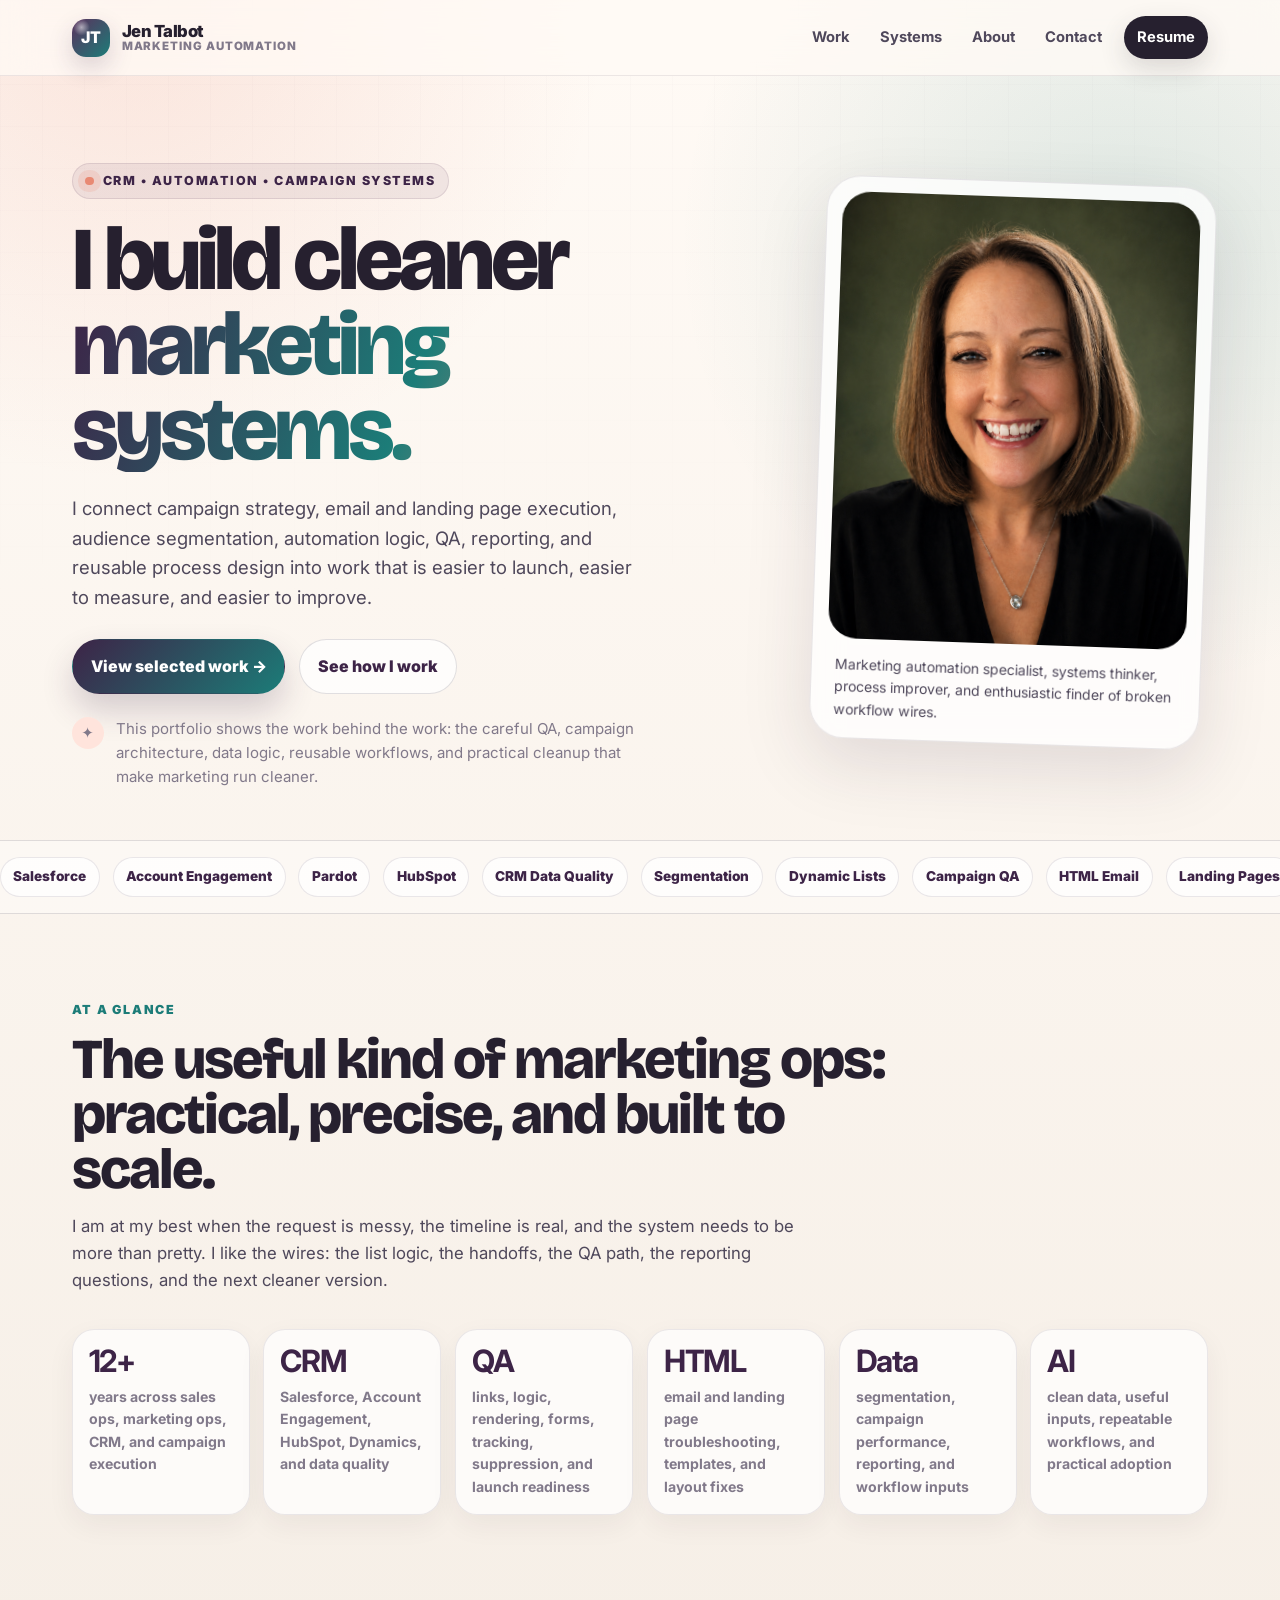
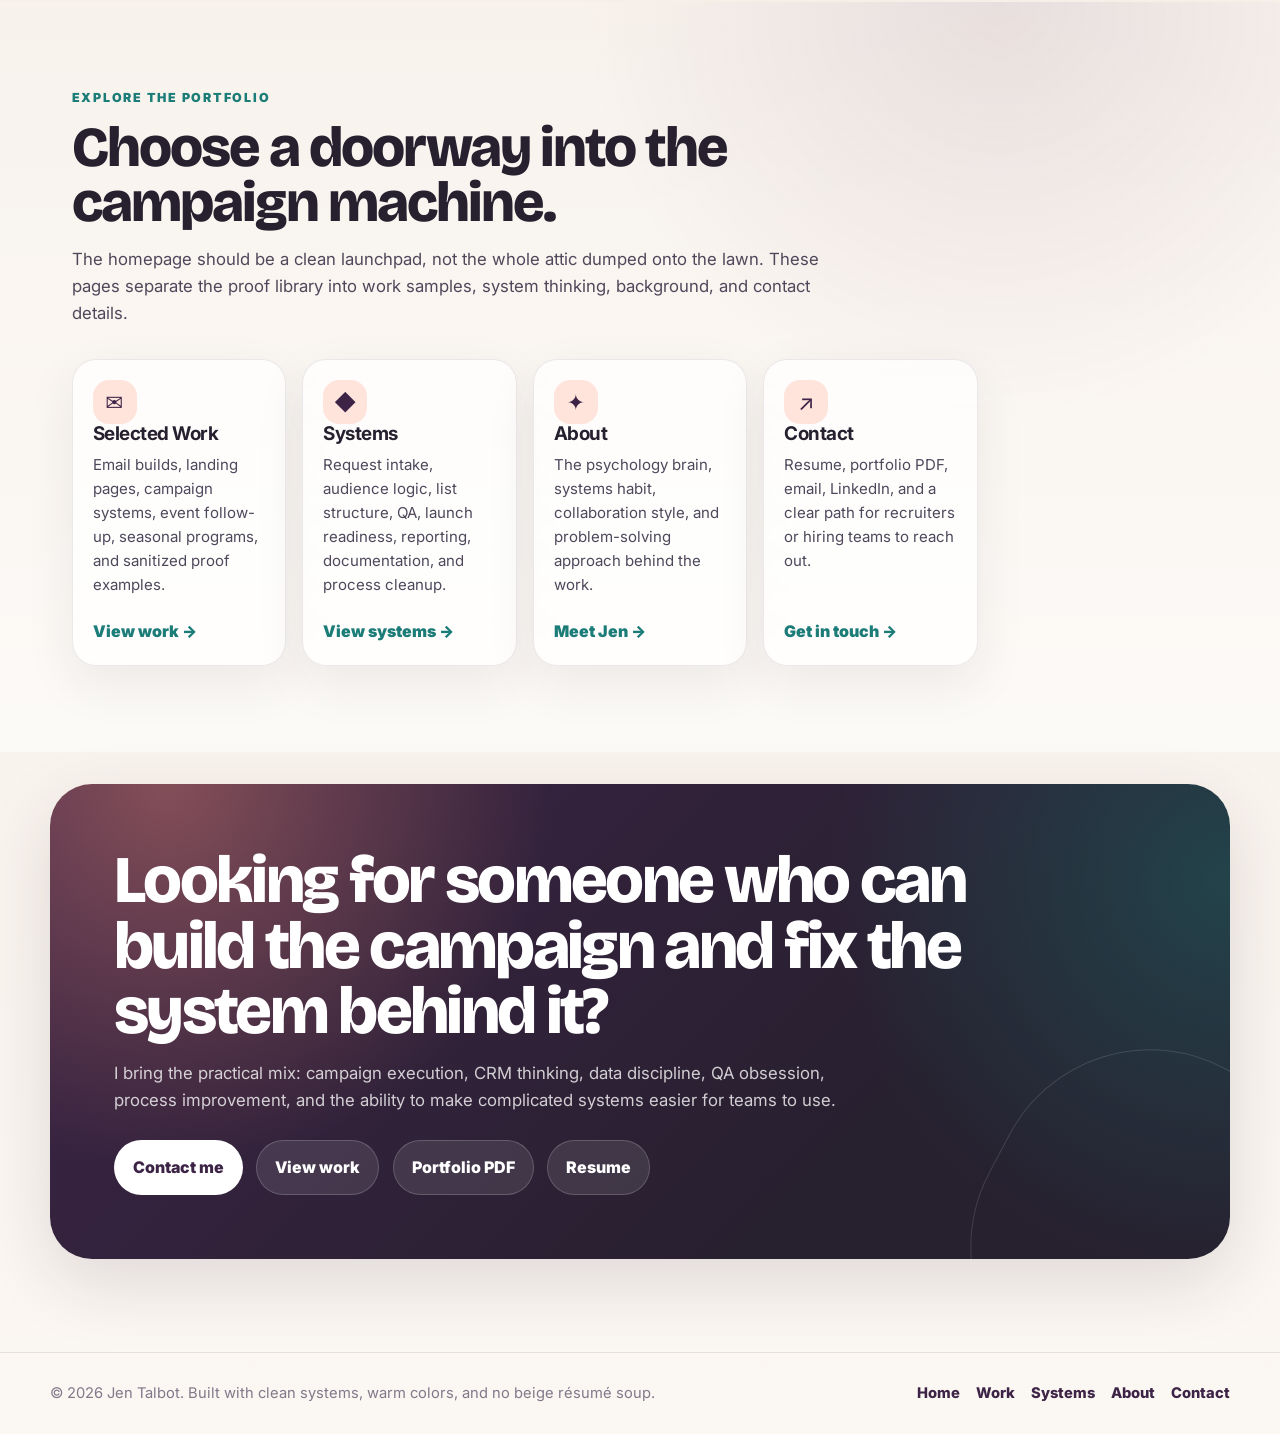
==== index.html @ 700436cb "Fix Klaviyo onsite script placement" ====
<!DOCTYPE html>
<html lang="en">
<head>
  <meta charset="UTF-8" />
  <meta name="viewport" content="width=device-width, initial-scale=1.0" />
  <meta name="description" content="Jen Talbot is a marketing automation and CRM operations professional who builds cleaner campaign systems across email, landing pages, segmentation, QA, reporting, and process improvement." />
  <title>Jen Talbot | Marketing Automation & Campaign Systems</title>

  <link rel="preconnect" href="https://fonts.googleapis.com">
  <link rel="preconnect" href="https://fonts.gstatic.com" crossorigin>
  <link href="https://fonts.googleapis.com/css2?family=Fraunces:opsz,wght@9..144,650;9..144,800&family=Inter:wght@400;600;700;800;900&display=swap" rel="stylesheet">

  <link rel="stylesheet" href="style.css" />
  <!-- Klaviyo onsite tracking and signup forms -->
  <script
    type="text/javascript"
    async
    src="https://static.klaviyo.com/onsite/js/WH2Sym/klaviyo.js?company_id=WH2Sym">
  </script>
  <script type="text/javascript">
    // Initialize the Klaviyo object before the onsite script finishes loading.
    !function(){if(!window.klaviyo){window._klOnsite=window._klOnsite||[];try{window.klaviyo=new Proxy({},{get:function(n,i){return"push"===i?function(){var n;(n=window._klOnsite).push.apply(n,arguments)}:function(){for(var n=arguments.length,o=new Array(n),w=0;w<n;w++)o[w]=arguments[w];var t="function"==typeof o[o.length-1]?o.pop():void 0,e=new Promise((function(n){window._klOnsite.push([i].concat(o,[function(i){t&&t(i),n(i)}]))}));return e}}})}catch(n){window.klaviyo=window.klaviyo||[],window.klaviyo.push=function(){var n;(n=window._klOnsite).push.apply(n,arguments)}}}}();
  </script>
</head>

<body>
  <a class="skip-link" href="#main">Skip to content</a>

  <header class="site-nav" aria-label="Primary navigation">
    <div class="nav-inner">
      <a class="brand" href="index.html" aria-label="Jen Talbot home">
        <span class="brand-mark" aria-hidden="true">JT</span>
        <span class="brand-text">
          <span>Jen Talbot</span>
          <span>Marketing Automation</span>
        </span>
      </a>

      <button class="nav-toggle" type="button" aria-expanded="false" aria-controls="nav-links">
        Menu
      </button>

      <nav class="nav-links" id="nav-links">
        <a href="work.html">Work</a>
        <a href="systems.html">Systems</a>
        <a href="about.html">About</a>
        <a href="contact.html">Contact</a>
        <a class="nav-cta" href="Jen Talbot Professional Resume.pdf">Resume</a>
      </nav>
    </div>
  </header>

  <main id="main">
    <section class="hero" id="top">
      <div class="hero-grid">
        <div class="hero-content reveal">
          <span class="eyebrow">CRM • automation • campaign systems</span>

          <h1>
            I build cleaner
            <span class="gradient-text">marketing systems.</span>
          </h1>

          <p class="hero-copy">
            I connect campaign strategy, email and landing page execution, audience segmentation,
            automation logic, QA, reporting, and reusable process design into work that is easier to
            launch, easier to measure, and easier to improve.
          </p>

          <div class="hero-actions">
            <a class="button primary" href="work.html">View selected work →</a>
            <a class="button secondary" href="systems.html">See how I work</a>
          </div>

          <div class="hero-note">
            <span class="spark" aria-hidden="true">✦</span>
            <p>
              This portfolio shows the work behind the work: the careful QA, campaign architecture,
              data logic, reusable workflows, and practical cleanup that make marketing run cleaner.
            </p>
          </div>
        </div>

        <div class="hero-media reveal" aria-label="Jen Talbot portfolio preview">
          <div class="portrait-card">
            <div class="portrait-frame">
              <img src="assets/images/jen-talbot-headshot.jpg" alt="Jen Talbot headshot" />
            </div>
            <p class="portrait-caption">
              Marketing automation specialist, systems thinker, process improver, and enthusiastic finder of broken workflow wires.
            </p>
          </div>
        </div>
      </div>
    </section>

    <div class="skill-marquee" aria-label="Core skills">
      <div class="marquee-track">
        <span>Salesforce</span>
        <span>Account Engagement</span>
        <span>Pardot</span>
        <span>HubSpot</span>
        <span>CRM Data Quality</span>
        <span>Segmentation</span>
        <span>Dynamic Lists</span>
        <span>Campaign QA</span>
        <span>HTML Email</span>
        <span>Landing Pages</span>
        <span>Forms</span>
        <span>Reporting</span>
        <span>Process Improvement</span>
        <span>AI Workflow Thinking</span>

        <span>Salesforce</span>
        <span>Account Engagement</span>
        <span>Pardot</span>
        <span>HubSpot</span>
        <span>CRM Data Quality</span>
        <span>Segmentation</span>
        <span>Dynamic Lists</span>
        <span>Campaign QA</span>
        <span>HTML Email</span>
        <span>Landing Pages</span>
        <span>Forms</span>
        <span>Reporting</span>
        <span>Process Improvement</span>
        <span>AI Workflow Thinking</span>
      </div>
    </div>

    <section class="proof" aria-labelledby="proof-title">
      <div class="section-wrap">
        <p class="section-kicker">At a glance</p>
        <h2 class="section-title" id="proof-title">The useful kind of marketing ops: practical, precise, and built to scale.</h2>
        <p class="section-copy">
          I am at my best when the request is messy, the timeline is real, and the system needs to be more than pretty.
          I like the wires: the list logic, the handoffs, the QA path, the reporting questions, and the next cleaner version.
        </p>

        <div class="cred-grid reveal">
          <div class="cred-card">
            <strong>12+</strong>
            <span>years across sales ops, marketing ops, CRM, and campaign execution</span>
          </div>
          <div class="cred-card">
            <strong>CRM</strong>
            <span>Salesforce, Account Engagement, HubSpot, Dynamics, and data quality</span>
          </div>
          <div class="cred-card">
            <strong>QA</strong>
            <span>links, logic, rendering, forms, tracking, suppression, and launch readiness</span>
          </div>
          <div class="cred-card">
            <strong>HTML</strong>
            <span>email and landing page troubleshooting, templates, and layout fixes</span>
          </div>
          <div class="cred-card">
            <strong>Data</strong>
            <span>segmentation, campaign performance, reporting, and workflow inputs</span>
          </div>
          <div class="cred-card">
            <strong>AI</strong>
            <span>clean data, useful inputs, repeatable workflows, and practical adoption</span>
          </div>
        </div>
      </div>
    </section>

    <section class="explore" aria-labelledby="explore-title">
      <div class="section-wrap">
        <p class="section-kicker">Explore the portfolio</p>
        <h2 class="section-title" id="explore-title">Choose a doorway into the campaign machine.</h2>
        <p class="section-copy">
          The homepage should be a clean launchpad, not the whole attic dumped onto the lawn.
          These pages separate the proof library into work samples, system thinking, background, and contact details.
        </p>

        <div class="explore-grid reveal">
          <a class="explore-card" href="work.html">
            <div>
              <div class="card-icon" aria-hidden="true">✉</div>
              <h3>Selected Work</h3>
              <p>Email builds, landing pages, campaign systems, event follow-up, seasonal programs, and sanitized proof examples.</p>
            </div>
            <span class="card-link">View work →</span>
          </a>

          <a class="explore-card" href="systems.html">
            <div>
              <div class="card-icon" aria-hidden="true">◆</div>
              <h3>Systems</h3>
              <p>Request intake, audience logic, list structure, QA, launch readiness, reporting, documentation, and process cleanup.</p>
            </div>
            <span class="card-link">View systems →</span>
          </a>

          <a class="explore-card" href="about.html">
            <div>
              <div class="card-icon" aria-hidden="true">✦</div>
              <h3>About</h3>
              <p>The psychology brain, systems habit, collaboration style, and problem-solving approach behind the work.</p>
            </div>
            <span class="card-link">Meet Jen →</span>
          </a>

          <a class="explore-card" href="contact.html">
            <div>
              <div class="card-icon" aria-hidden="true">↗</div>
              <h3>Contact</h3>
              <p>Resume, portfolio PDF, email, LinkedIn, and a clear path for recruiters or hiring teams to reach out.</p>
            </div>
            <span class="card-link">Get in touch →</span>
          </a>
        </div>
      </div>
    </section>

    <section class="cta" aria-labelledby="cta-title">
      <div class="cta-card reveal">
        <h2 id="cta-title">Looking for someone who can build the campaign and fix the system behind it?</h2>
        <p>
          I bring the practical mix: campaign execution, CRM thinking, data discipline, QA obsession,
          process improvement, and the ability to make complicated systems easier for teams to use.
        </p>

        <div class="cta-row">
          <a class="button primary" href="contact.html">Contact me</a>
          <a class="button secondary" href="work.html">View work</a>
          <a class="button secondary" href="marketing_automation_portfolio_jen_talbot_v2.pdf">Portfolio PDF</a>
          <a class="button secondary" href="Jen Talbot Professional Resume.pdf">Resume</a>
        </div>
      </div>
    </section>
  </main>

  <footer class="site-footer">
    <div class="footer-inner">
      <p>© <span id="year"></span> Jen Talbot. Built with clean systems, warm colors, and no beige résumé soup.</p>
      <div class="footer-links">
        <a href="index.html">Home</a>
        <a href="work.html">Work</a>
        <a href="systems.html">Systems</a>
        <a href="about.html">About</a>
        <a href="contact.html">Contact</a>
      </div>
    </div>
  </footer>

  <script>
    const navToggle = document.querySelector(".nav-toggle");
    const navLinks = document.querySelector(".nav-links");

    navToggle?.addEventListener("click", () => {
      const isOpen = navLinks.classList.toggle("is-open");
      navToggle.setAttribute("aria-expanded", String(isOpen));
    });

    document.querySelectorAll(".nav-links a").forEach((link) => {
      link.addEventListener("click", () => {
        navLinks.classList.remove("is-open");
        navToggle?.setAttribute("aria-expanded", "false");
      });
    });

    const observer = new IntersectionObserver((entries) => {
      entries.forEach((entry) => {
        if (entry.isIntersecting) {
          entry.target.classList.add("is-visible");
        }
      });
    }, { threshold: 0.14 });

    document.querySelectorAll(".reveal").forEach((el) => observer.observe(el));

    document.getElementById("year").textContent = new Date().getFullYear();
  </script>
</body>
</html>
---- style.css ----
@import url('https://fonts.googleapis.com/css2?family=Bricolage+Grotesque:wght@400;500;600;700;800&family=Inter:wght@400;500;600;700;800;900&display=swap');

/* =========================================================
   Jen Talbot Portfolio Homepage
   File: style.css
   Image paths assume your files live in /assets/images/
   ========================================================= */

:root {
  --ink: #26202f;
  --ink-soft: #4f485b;
  --plum: #5b315d;
  --plum-deep: #3d2447;
  --teal: #1c7c78;
  --teal-soft: #dff3ef;
  --coral: #e88973;
  --coral-soft: #ffe4dc;
  --sand: #f6efe7;
  --sand-deep: #eadccd;
  --cream: #fffaf5;
  --white: #ffffff;
  --charcoal: #2f3035;
  --muted: #81798a;
  --line: rgba(73, 61, 84, 0.16);
  --shadow: 0 24px 70px rgba(46, 33, 53, 0.13);
  --shadow-soft: 0 12px 30px rgba(46, 33, 53, 0.09);
  --radius-xl: 34px;
  --radius-lg: 24px;
  --radius-md: 16px;
  --radius-sm: 12px;
  --max: 1180px;
  --font-heading: "Bricolage Grotesque", "Inter", system-ui, sans-serif;
  --font-body: "Inter", system-ui, -apple-system, BlinkMacSystemFont, "Segoe UI", sans-serif;
}

* {
  box-sizing: border-box;
}

html {
  scroll-behavior: smooth;
}

body {
  margin: 0;
  color: var(--ink);
  background:
    radial-gradient(circle at 10% 0%, rgba(232, 137, 115, 0.19), transparent 30rem),
    radial-gradient(circle at 88% 8%, rgba(28, 124, 120, 0.14), transparent 28rem),
    linear-gradient(180deg, var(--cream) 0%, var(--sand) 54%, #fbf7f2 100%);
  font-family: var(--font-body);
  line-height: 1.6;
  overflow-x: hidden;
}

body::before {
  content: "";
  position: fixed;
  inset: 0;
  pointer-events: none;
  background-image:
    linear-gradient(rgba(61, 36, 71, 0.025) 1px, transparent 1px),
    linear-gradient(90deg, rgba(61, 36, 71, 0.025) 1px, transparent 1px);
  background-size: 42px 42px;
  mask-image: linear-gradient(to bottom, rgba(0,0,0,0.55), transparent 74%);
  z-index: -2;
}

img {
  max-width: 100%;
  display: block;
}

a {
  color: inherit;
  text-decoration: none;
}

p {
  margin: 0;
}

strong {
  color: var(--plum-deep);
}

.skip-link {
  position: absolute;
  top: -48px;
  left: 16px;
  z-index: 1000;
  padding: 0.7rem 1rem;
  background: var(--ink);
  color: var(--white);
  border-radius: 999px;
  transition: top 0.2s ease;
}

.skip-link:focus {
  top: 14px;
}

.site-nav {
  position: sticky;
  top: 0;
  z-index: 100;
  backdrop-filter: blur(18px);
  background: rgba(255, 250, 245, 0.78);
  border-bottom: 1px solid rgba(73, 61, 84, 0.1);
}

.nav-inner {
  max-width: var(--max);
  margin: 0 auto;
  padding: 1rem 1.35rem;
  display: flex;
  align-items: center;
  justify-content: space-between;
  gap: 1rem;
}

.brand {
  display: inline-flex;
  align-items: center;
  gap: 0.75rem;
  font-weight: 850;
  letter-spacing: -0.03em;
}

.brand-mark {
  width: 38px;
  height: 38px;
  border-radius: 14px;
  display: grid;
  place-items: center;
  color: var(--white);
  background:
    radial-gradient(circle at 25% 22%, rgba(255,255,255,0.55), transparent 20%),
    linear-gradient(135deg, var(--plum), var(--teal));
  box-shadow: 0 10px 24px rgba(61, 36, 71, 0.18);
}

.brand-text {
  display: grid;
  line-height: 1.1;
}

.brand-text span:first-child {
  font-size: 1.04rem;
}

.brand-text span:last-child {
  font-size: 0.72rem;
  color: var(--muted);
  letter-spacing: 0.08em;
  text-transform: uppercase;
}

.nav-links {
  display: flex;
  align-items: center;
  gap: 0.25rem;
}

.nav-links a {
  padding: 0.62rem 0.82rem;
  border-radius: 999px;
  font-size: 0.92rem;
  font-weight: 700;
  color: var(--ink-soft);
  transition: background 0.2s ease, color 0.2s ease, transform 0.2s ease;
}

.nav-links a:hover {
  background: rgba(91, 49, 93, 0.08);
  color: var(--plum-deep);
  transform: translateY(-1px);
}

.nav-links .nav-cta {
  margin-left: 0.3rem;
  background: var(--ink);
  color: var(--white);
  box-shadow: 0 10px 26px rgba(47, 48, 53, 0.16);
}

.nav-links .nav-cta:hover {
  background: var(--plum-deep);
  color: var(--white);
}

.nav-toggle {
  display: none;
  border: 1px solid var(--line);
  background: rgba(255,255,255,0.65);
  border-radius: 999px;
  padding: 0.65rem 0.8rem;
  color: var(--ink);
  font-weight: 800;
}

.hero {
  position: relative;
  max-width: var(--max);
  margin: 0 auto;
  padding: 5.4rem 1.35rem 3.2rem;
}

.hero-grid {
  display: grid;
  grid-template-columns: minmax(0, 1.06fr) minmax(330px, 0.94fr);
  align-items: center;
  gap: 3.1rem;
}

.eyebrow {
  display: inline-flex;
  align-items: center;
  gap: 0.55rem;
  width: fit-content;
  padding: 0.46rem 0.78rem;
  border-radius: 999px;
  background: rgba(91, 49, 93, 0.08);
  border: 1px solid rgba(91, 49, 93, 0.12);
  color: var(--plum-deep);
  font-size: 0.78rem;
  text-transform: uppercase;
  letter-spacing: 0.12em;
  font-weight: 850;
}

.eyebrow::before {
  content: "";
  width: 0.55rem;
  height: 0.55rem;
  border-radius: 50%;
  background: var(--coral);
  box-shadow: 0 0 0 7px rgba(232, 137, 115, 0.18);
}

h1,
h2,
h3 {
  margin: 0;
  line-height: 1.05;
  color: var(--ink);
}

h1 {
  margin-top: 1.1rem;
  font-family: var(--font-heading);
  font-size: clamp(3.25rem, 7vw, 6.9rem);
  font-weight: 800;
  letter-spacing: -0.045em;
  line-height: 0.95;
}

h1 .gradient-text {
  display: block;
  background: linear-gradient(112deg, var(--plum-deep), var(--teal) 58%, var(--coral));
  -webkit-background-clip: text;
  background-clip: text;
  color: transparent;
}

.hero-copy {
  margin-top: 1.35rem;
  max-width: 66ch;
  color: var(--ink-soft);
  font-size: clamp(1.04rem, 1.45vw, 1.23rem);
}

.hero-actions,
.cta-row {
  display: flex;
  flex-wrap: wrap;
  gap: 0.85rem;
  margin-top: 1.65rem;
}

.button {
  display: inline-flex;
  align-items: center;
  justify-content: center;
  gap: 0.48rem;
  min-height: 48px;
  padding: 0.85rem 1.12rem;
  border-radius: 999px;
  border: 1px solid transparent;
  font-weight: 850;
  transition: transform 0.2s ease, box-shadow 0.2s ease, background 0.2s ease, border-color 0.2s ease;
}

.button:hover {
  transform: translateY(-2px);
}

.button.primary {
  color: var(--white);
  background: linear-gradient(135deg, var(--plum-deep), var(--teal));
  box-shadow: 0 16px 32px rgba(61, 36, 71, 0.20);
}

.button.secondary {
  background: rgba(255,255,255,0.72);
  border-color: rgba(73, 61, 84, 0.16);
  color: var(--plum-deep);
}

.button.secondary:hover {
  box-shadow: var(--shadow-soft);
  background: var(--white);
}

.hero-note {
  display: flex;
  align-items: flex-start;
  gap: 0.75rem;
  max-width: 660px;
  margin-top: 1.45rem;
  color: var(--muted);
  font-size: 0.94rem;
}

.hero-note .spark {
  flex: 0 0 auto;
  width: 2rem;
  height: 2rem;
  display: grid;
  place-items: center;
  border-radius: 50%;
  background: var(--coral-soft);
}

.hero-media {
  position: relative;
  min-height: 590px;
}

.portrait-card {
  position: absolute;
  top: 0;
  right: 0;
  width: min(82%, 390px);
  padding: 0.95rem;
  border-radius: var(--radius-xl);
  background: rgba(255,255,255,0.72);
  border: 1px solid rgba(73, 61, 84, 0.12);
  box-shadow: var(--shadow);
  backdrop-filter: blur(16px);
  transform: rotate(2deg);
}

.portrait-frame {
  overflow: hidden;
  border-radius: 28px;
  aspect-ratio: 4 / 5;
  background: linear-gradient(135deg, var(--sand), var(--teal-soft));
}

.portrait-frame img {
  width: 100%;
  height: 100%;
  object-fit: cover;
}

.portrait-caption {
  padding: 0.9rem 0.5rem 0.1rem;
  color: var(--ink-soft);
  font-size: 0.88rem;
}

.work-stack {
  position: absolute;
  left: 0;
  bottom: 0;
  width: min(72%, 360px);
  padding: 0.85rem;
  border-radius: 30px;
  background: rgba(255,250,245,0.86);
  border: 1px solid rgba(73, 61, 84, 0.12);
  box-shadow: var(--shadow);
  backdrop-filter: blur(14px);
}

.work-stack-header {
  display: flex;
  justify-content: space-between;
  padding: 0.25rem 0.25rem 0.7rem;
  font-size: 0.78rem;
  color: var(--muted);
  text-transform: uppercase;
  letter-spacing: 0.1em;
  font-weight: 850;
}

.work-stack img {
  height: 260px;
  width: 100%;
  object-fit: cover;
  object-position: top center;
  border-radius: 22px;
  border: 1px solid rgba(73, 61, 84, 0.09);
}

.float-card {
  position: absolute;
  display: grid;
  gap: 0.15rem;
  padding: 0.85rem 0.95rem;
  border-radius: 18px;
  background: rgba(255,255,255,0.80);
  border: 1px solid rgba(73, 61, 84, 0.12);
  box-shadow: var(--shadow-soft);
  backdrop-filter: blur(12px);
  animation: hoverDrift 6s ease-in-out infinite;
}

.float-card strong {
  font-size: 0.95rem;
}

.float-card span {
  color: var(--muted);
  font-size: 0.76rem;
  font-weight: 700;
}

.float-card.one {
  top: 9%;
  left: 3%;
}

.float-card.two {
  right: 2%;
  bottom: 26%;
  animation-delay: -2.2s;
}

@keyframes hoverDrift {
  0%, 100% {
    transform: translateY(0) rotate(-1deg);
  }

  50% {
    transform: translateY(-12px) rotate(1deg);
  }
}

.skill-marquee {
  overflow: hidden;
  border-top: 1px solid var(--line);
  border-bottom: 1px solid var(--line);
  background: rgba(255,255,255,0.35);
}

.marquee-track {
  display: flex;
  width: max-content;
  gap: 0.8rem;
  padding: 1rem 0;
  animation: marquee 28s linear infinite;
}

.marquee-track span {
  padding: 0.48rem 0.78rem;
  border-radius: 999px;
  background: rgba(255,255,255,0.75);
  border: 1px solid rgba(73, 61, 84, 0.12);
  color: var(--plum-deep);
  font-weight: 850;
  font-size: 0.85rem;
  white-space: nowrap;
}

@keyframes marquee {
  from {
    transform: translateX(0);
  }

  to {
    transform: translateX(-50%);
  }
}

section {
  position: relative;
}

.section-wrap {
  max-width: var(--max);
  margin: 0 auto;
  padding: 5.4rem 1.35rem;
}

.section-kicker {
  color: var(--teal);
  text-transform: uppercase;
  letter-spacing: 0.14em;
  font-size: 0.78rem;
  font-weight: 900;
  margin-bottom: 0.75rem;
}

.section-title {
  font-family: var(--font-heading);
  font-size: clamp(2.1rem, 4.4vw, 4.5rem);
  font-weight: 800;
  letter-spacing: -0.035em;
  line-height: 0.98;
  max-width: 840px;
}

.section-copy {
  max-width: 760px;
  margin-top: 1rem;
  color: var(--ink-soft);
  font-size: 1.05rem;
}

.cred-grid {
  display: grid;
  grid-template-columns: repeat(6, 1fr);
  gap: 0.85rem;
  margin-top: 2.2rem;
}

.cred-card {
  min-height: 118px;
  padding: 1rem;
  border-radius: 22px;
  background: rgba(255,255,255,0.72);
  border: 1px solid rgba(73, 61, 84, 0.11);
  box-shadow: 0 10px 28px rgba(46, 33, 53, 0.06);
}

.cred-card strong {
  display: block;
  font-size: clamp(1.55rem, 2.4vw, 2.25rem);
  letter-spacing: -0.04em;
  color: var(--plum-deep);
  line-height: 1;
}

.cred-card span {
  display: block;
  margin-top: 0.55rem;
  color: var(--muted);
  font-size: 0.88rem;
  font-weight: 700;
}

.explore {
  background:
    radial-gradient(circle at 78% 0%, rgba(91,49,93,0.10), transparent 26rem),
    linear-gradient(180deg, rgba(255,255,255,0.22), rgba(255,255,255,0.56));
}

.explore-grid {
  display: grid;
  grid-template-columns: repeat(5, 1fr);
  gap: 1rem;
  margin-top: 2rem;
}

.explore-card {
  min-height: 260px;
  display: flex;
  flex-direction: column;
  justify-content: space-between;
  gap: 1.4rem;
  padding: 1.25rem;
  border-radius: var(--radius-lg);
  background: rgba(255,255,255,0.76);
  border: 1px solid rgba(73, 61, 84, 0.11);
  box-shadow: 0 18px 50px rgba(46, 33, 53, 0.08);
  transition: transform 0.22s ease, box-shadow 0.22s ease, border-color 0.22s ease;
  overflow: hidden;
  position: relative;
}

.explore-card::after {
  content: "";
  position: absolute;
  inset: auto -20% -48% -20%;
  height: 105px;
  background: linear-gradient(90deg, rgba(232,137,115,0.18), rgba(28,124,120,0.14));
  transform: rotate(-6deg);
  transition: transform 0.25s ease;
}

.explore-card:hover {
  transform: translateY(-7px);
  box-shadow: var(--shadow);
  border-color: rgba(91,49,93,0.22);
}

.explore-card:hover::after {
  transform: rotate(-2deg) translateY(-8px);
}

.card-icon {
  width: 44px;
  height: 44px;
  display: grid;
  place-items: center;
  border-radius: 16px;
  color: var(--plum-deep);
  background: var(--coral-soft);
  font-size: 1.35rem;
}

.explore-card h3 {
  font-size: 1.18rem;
  letter-spacing: -0.025em;
}

.explore-card p {
  color: var(--ink-soft);
  font-size: 0.94rem;
  margin-top: 0.55rem;
}

.card-link {
  display: inline-flex;
  align-items: center;
  gap: 0.35rem;
  font-weight: 900;
  color: var(--teal);
  position: relative;
  z-index: 2;
}

.featured-grid {
  display: grid;
  grid-template-columns: repeat(3, 1fr);
  gap: 1.1rem;
  margin-top: 2.1rem;
}

.project-card {
  overflow: hidden;
  border-radius: var(--radius-xl);
  background: rgba(255,255,255,0.78);
  border: 1px solid rgba(73, 61, 84, 0.11);
  box-shadow: var(--shadow-soft);
  transition: transform 0.22s ease, box-shadow 0.22s ease;
}

.project-card:hover {
  transform: translateY(-6px);
  box-shadow: var(--shadow);
}

.project-image {
  height: 292px;
  background: var(--sand-deep);
  overflow: hidden;
}

.project-image img {
  width: 100%;
  height: 100%;
  object-fit: cover;
  object-position: top center;
  transition: transform 0.55s ease;
}

.project-card:hover .project-image img {
  transform: scale(1.045);
}

.project-body {
  padding: 1.2rem;
}

.tag-row {
  display: flex;
  flex-wrap: wrap;
  gap: 0.45rem;
  margin-bottom: 0.85rem;
}

.tag {
  padding: 0.34rem 0.56rem;
  border-radius: 999px;
  background: rgba(28,124,120,0.10);
  color: var(--teal);
  font-size: 0.72rem;
  font-weight: 900;
  text-transform: uppercase;
  letter-spacing: 0.07em;
}

.project-body h3 {
  font-size: 1.35rem;
  letter-spacing: -0.025em;
}

.project-body p {
  color: var(--ink-soft);
  margin-top: 0.55rem;
  font-size: 0.96rem;
}

.system {
  background:
    linear-gradient(180deg, rgba(61,36,71,0.045), rgba(28,124,120,0.045)),
    rgba(255,255,255,0.22);
}

.flow {
  margin-top: 2.35rem;
  padding: 1rem;
  border: 1px solid rgba(73, 61, 84, 0.12);
  border-radius: var(--radius-xl);
  background: rgba(255,250,245,0.78);
  box-shadow: var(--shadow-soft);
}

.flow-grid {
  display: grid;
  grid-template-columns: repeat(7, 1fr);
  gap: 0.75rem;
}

.flow-step {
  position: relative;
  min-height: 188px;
  padding: 1rem;
  border-radius: 22px;
  background: var(--white);
  border: 1px solid rgba(73, 61, 84, 0.09);
}

.flow-step:not(:last-child)::after {
  content: "→";
  position: absolute;
  right: -0.62rem;
  top: 50%;
  transform: translateY(-50%);
  width: 1.35rem;
  height: 1.35rem;
  display: grid;
  place-items: center;
  border-radius: 50%;
  color: var(--white);
  background: var(--plum);
  z-index: 5;
  font-weight: 900;
  font-size: 0.88rem;
}

.flow-num {
  width: 30px;
  height: 30px;
  display: grid;
  place-items: center;
  border-radius: 11px;
  color: var(--white);
  background: linear-gradient(135deg, var(--plum), var(--teal));
  font-weight: 900;
  font-size: 0.84rem;
}

.flow-step h3 {
  font-size: 1rem;
  margin-top: 0.8rem;
}

.flow-step p {
  color: var(--ink-soft);
  margin-top: 0.4rem;
  font-size: 0.84rem;
}

.about-grid {
  display: grid;
  grid-template-columns: minmax(280px, 0.78fr) minmax(0, 1.22fr);
  gap: 2rem;
  align-items: stretch;
}

.about-photo {
  padding: 1rem;
  border-radius: var(--radius-xl);
  background: rgba(255,255,255,0.70);
  border: 1px solid rgba(73, 61, 84, 0.12);
  box-shadow: var(--shadow-soft);
}

.about-photo img {
  width: 100%;
  height: 100%;
  min-height: 420px;
  object-fit: cover;
  border-radius: 26px;
}

.about-panel {
  padding: clamp(1.5rem, 3vw, 2.35rem);
  border-radius: var(--radius-xl);
  background:
    radial-gradient(circle at 88% 10%, rgba(232,137,115,0.18), transparent 16rem),
    rgba(255,255,255,0.72);
  border: 1px solid rgba(73, 61, 84, 0.12);
  box-shadow: var(--shadow-soft);
}

.about-panel .section-title {
  font-size: clamp(2rem, 3.8vw, 3.8rem);
}

.about-list {
  display: grid;
  gap: 0.8rem;
  margin: 1.45rem 0 0;
  padding: 0;
  list-style: none;
}

.about-list li {
  display: flex;
  align-items: flex-start;
  gap: 0.75rem;
  color: var(--ink-soft);
}

.about-list li::before {
  content: "✦";
  flex: 0 0 auto;
  color: var(--coral);
  font-weight: 900;
  margin-top: 0.05rem;
}

.skills-panel {
  margin-top: 1.4rem;
  display: flex;
  flex-wrap: wrap;
  gap: 0.55rem;
}

.skills-panel span {
  padding: 0.45rem 0.68rem;
  border-radius: 999px;
  background: rgba(91,49,93,0.08);
  color: var(--plum-deep);
  font-weight: 850;
  font-size: 0.83rem;
}

.cta {
  padding: 2rem 1.35rem 5.8rem;
}

.cta-card {
  max-width: var(--max);
  margin: 0 auto;
  padding: clamp(2rem, 5vw, 4.25rem);
  border-radius: 42px;
  color: var(--white);
  background:
    radial-gradient(circle at 10% 0%, rgba(232,137,115,0.42), transparent 24rem),
    radial-gradient(circle at 100% 20%, rgba(28,124,120,0.38), transparent 25rem),
    linear-gradient(135deg, var(--plum-deep), #27202f 70%);
  box-shadow: var(--shadow);
  position: relative;
  overflow: hidden;
}

.cta-card::after {
  content: "";
  position: absolute;
  width: 360px;
  height: 360px;
  border: 1px solid rgba(255,255,255,0.13);
  border-radius: 44%;
  right: -110px;
  bottom: -160px;
  transform: rotate(28deg);
}

.cta-card h2 {
  color: var(--white);
  font-family: var(--font-heading);
  font-size: clamp(2.2rem, 5.2vw, 5rem);
  font-weight: 800;
  letter-spacing: -0.04em;
  line-height: 0.98;
  max-width: 900px;
}

.cta-card p {
  color: rgba(255,255,255,0.78);
  max-width: 760px;
  margin-top: 1rem;
  font-size: 1.05rem;
}

.cta-card .button.secondary {
  background: rgba(255,255,255,0.10);
  border-color: rgba(255,255,255,0.18);
  color: var(--white);
}

.cta-card .button.primary {
  background: var(--white);
  color: var(--plum-deep);
  box-shadow: none;
}

.site-footer {
  border-top: 1px solid rgba(73, 61, 84, 0.12);
  padding: 1.8rem 1.35rem;
  color: var(--muted);
  font-size: 0.92rem;
}

.footer-inner {
  max-width: var(--max);
  margin: 0 auto;
  display: flex;
  justify-content: space-between;
  gap: 1rem;
  flex-wrap: wrap;
}

.footer-links {
  display: flex;
  gap: 1rem;
  flex-wrap: wrap;
}

.footer-links a {
  color: var(--plum-deep);
  font-weight: 800;
}

.reveal {
  opacity: 0;
  transform: translateY(18px);
  transition: opacity 0.7s ease, transform 0.7s ease;
}

.reveal.is-visible {
  opacity: 1;
  transform: translateY(0);
}

@media (prefers-reduced-motion: reduce) {
  *,
  *::before,
  *::after {
    animation: none !important;
    scroll-behavior: auto !important;
    transition-duration: 0.001ms !important;
  }
}

@media (max-width: 1060px) {
  .hero-grid,
  .about-grid {
    grid-template-columns: 1fr;
  }

  .hero-media {
    min-height: 560px;
    max-width: 620px;
    width: 100%;
    margin: 0 auto;
  }

  .cred-grid {
    grid-template-columns: repeat(3, 1fr);
  }

  .explore-grid {
    grid-template-columns: repeat(2, 1fr);
  }

  .featured-grid {
    grid-template-columns: 1fr;
  }

  .project-image {
    height: 380px;
  }

  .flow-grid {
    grid-template-columns: repeat(2, 1fr);
  }

  .flow-step:not(:last-child)::after {
    display: none;
  }
}

@media (max-width: 760px) {
  .nav-toggle {
    display: inline-flex;
  }

  .nav-links {
    position: absolute;
    top: calc(100% + 0.5rem);
    left: 1rem;
    right: 1rem;
    display: none;
    flex-direction: column;
    align-items: stretch;
    padding: 0.8rem;
    border-radius: 22px;
    background: rgba(255,250,245,0.96);
    border: 1px solid rgba(73, 61, 84, 0.12);
    box-shadow: var(--shadow-soft);
  }

  .nav-links.is-open {
    display: flex;
  }

  .nav-links a {
    padding: 0.85rem 1rem;
  }

  .nav-links .nav-cta {
    margin-left: 0;
    text-align: center;
  }

  .hero {
    padding-top: 3.5rem;
  }

  .hero-media {
    min-height: 650px;
  }

  .portrait-card,
  .work-stack,
  .float-card {
    position: relative;
    width: 100%;
    inset: auto;
    transform: none;
    margin-top: 1rem;
  }

  .float-card {
    animation: none;
  }

  .hero-media {
    display: grid;
    gap: 0.8rem;
  }

  .work-stack img {
    height: 320px;
  }

  .cred-grid,
  .explore-grid,
  .flow-grid {
    grid-template-columns: 1fr;
  }

  .section-wrap {
    padding: 4rem 1rem;
  }

  .featured-grid {
    gap: 1rem;
  }

  .project-image {
    height: 310px;
  }

  .about-photo img {
    min-height: auto;
    aspect-ratio: 4 / 5;
  }

  .cta {
    padding-inline: 1rem;
  }

  .cta-card {
    border-radius: 30px;
  }
}

@media (max-width: 460px) {
  .brand-text span:last-child {
    display: none;
  }

  h1 {
    font-size: clamp(2.8rem, 17vw, 4rem);
    letter-spacing: -0.035em;
  }

  .hero-copy,
  .section-copy {
    font-size: 1rem;
  }

  .hero-actions,
  .cta-row {
    flex-direction: column;
  }

  .button {
    width: 100%;
  }
}
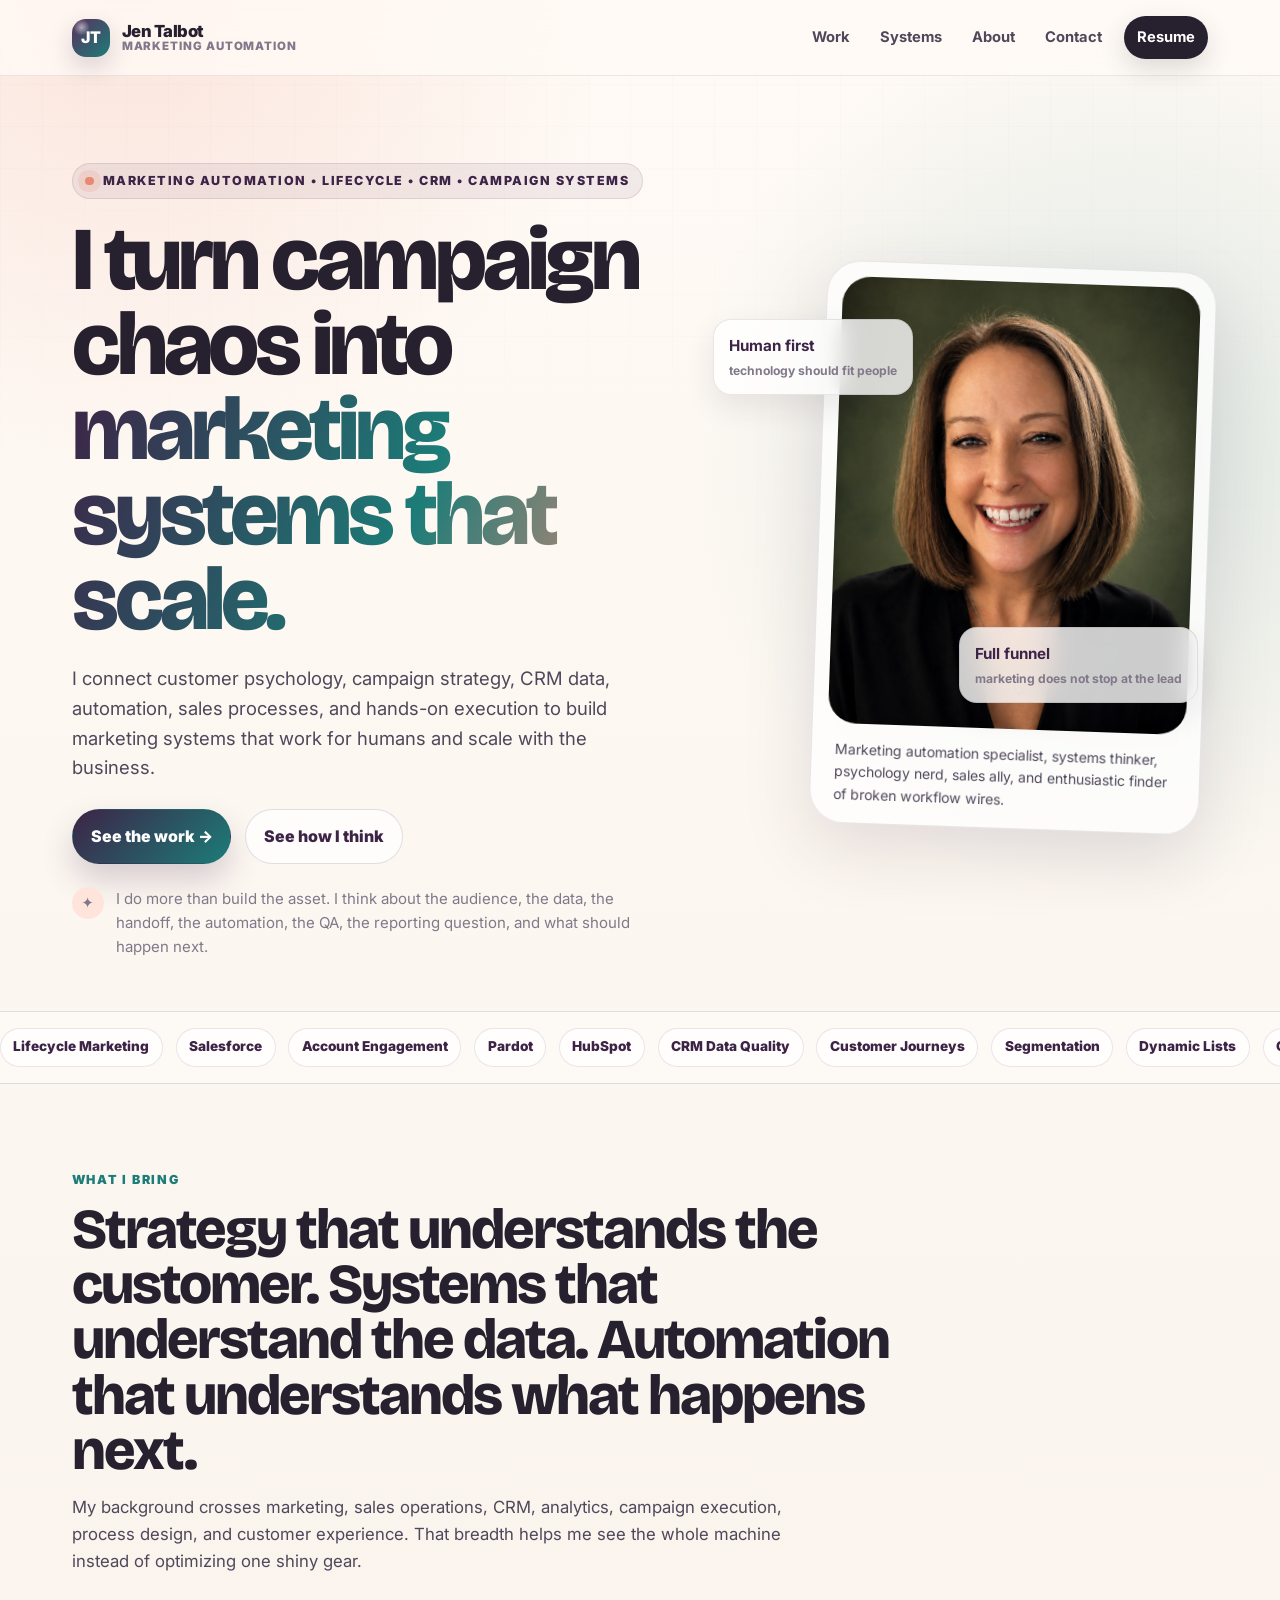
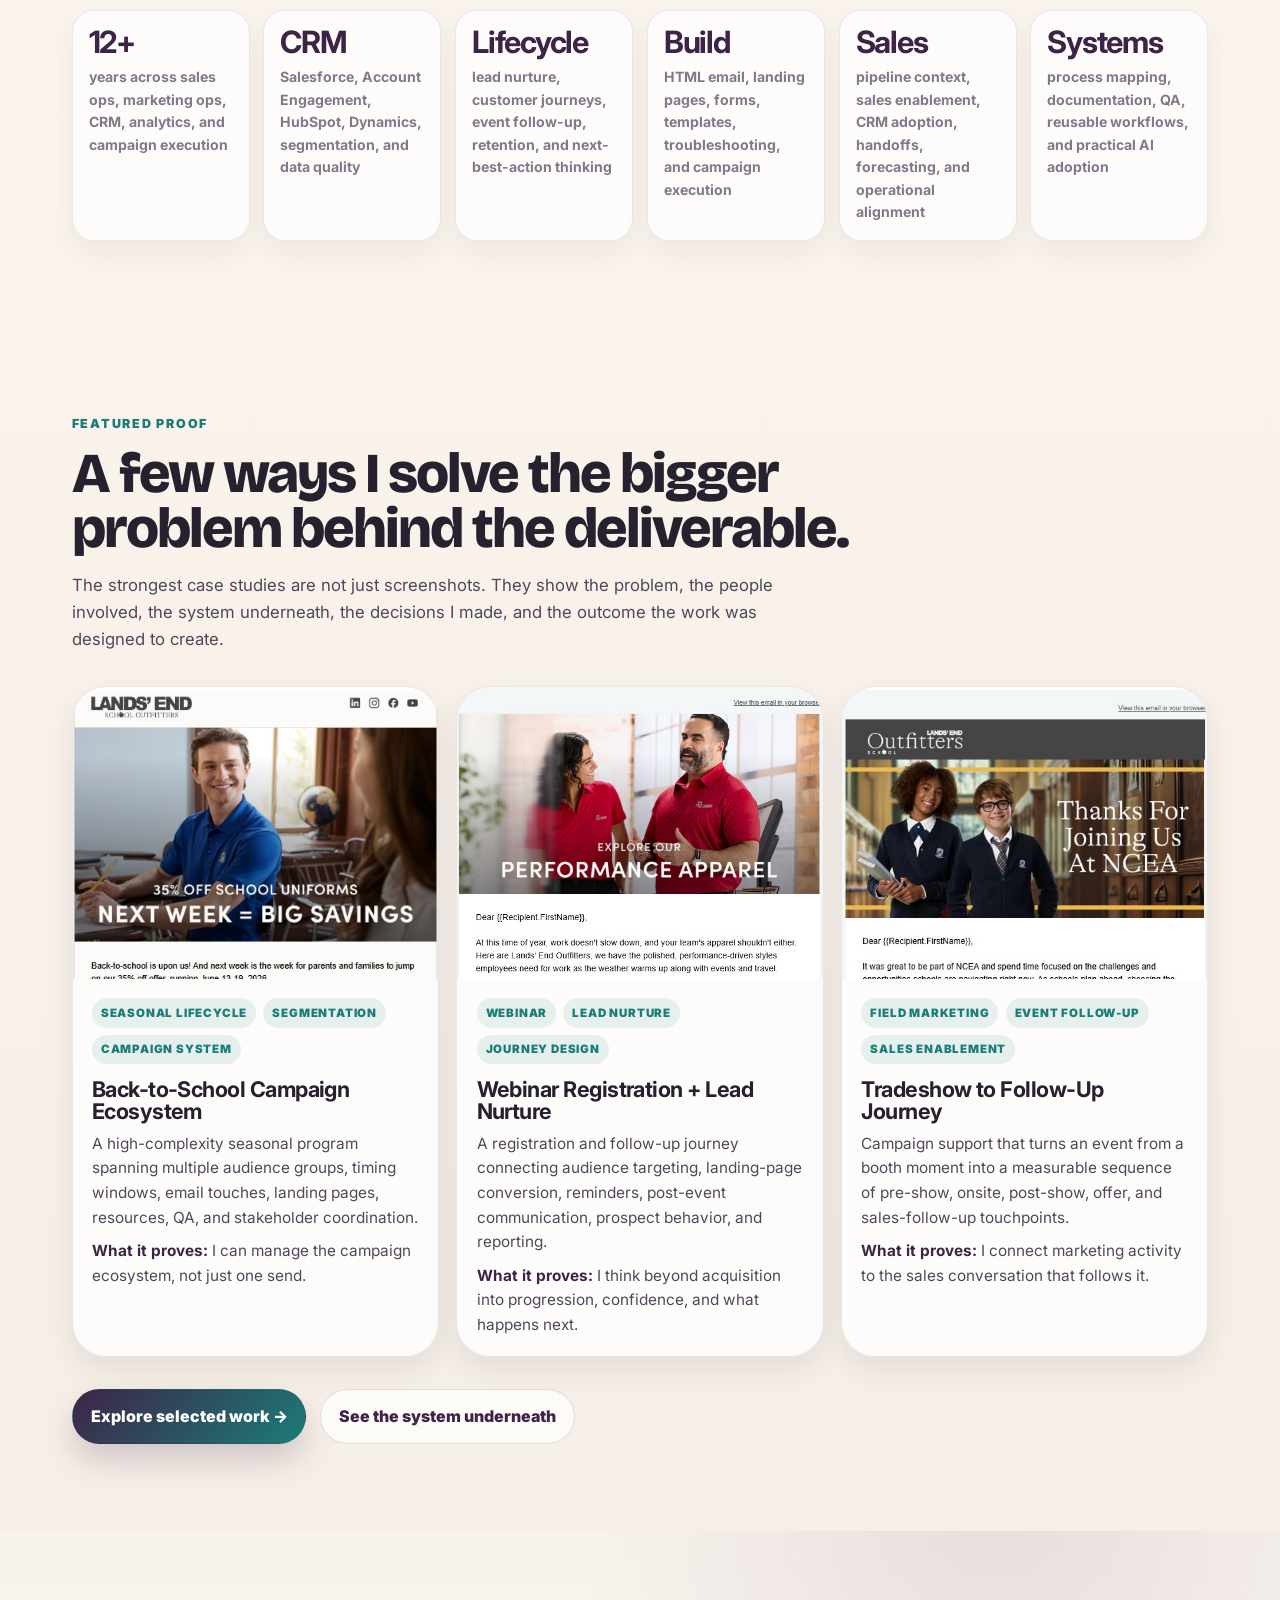
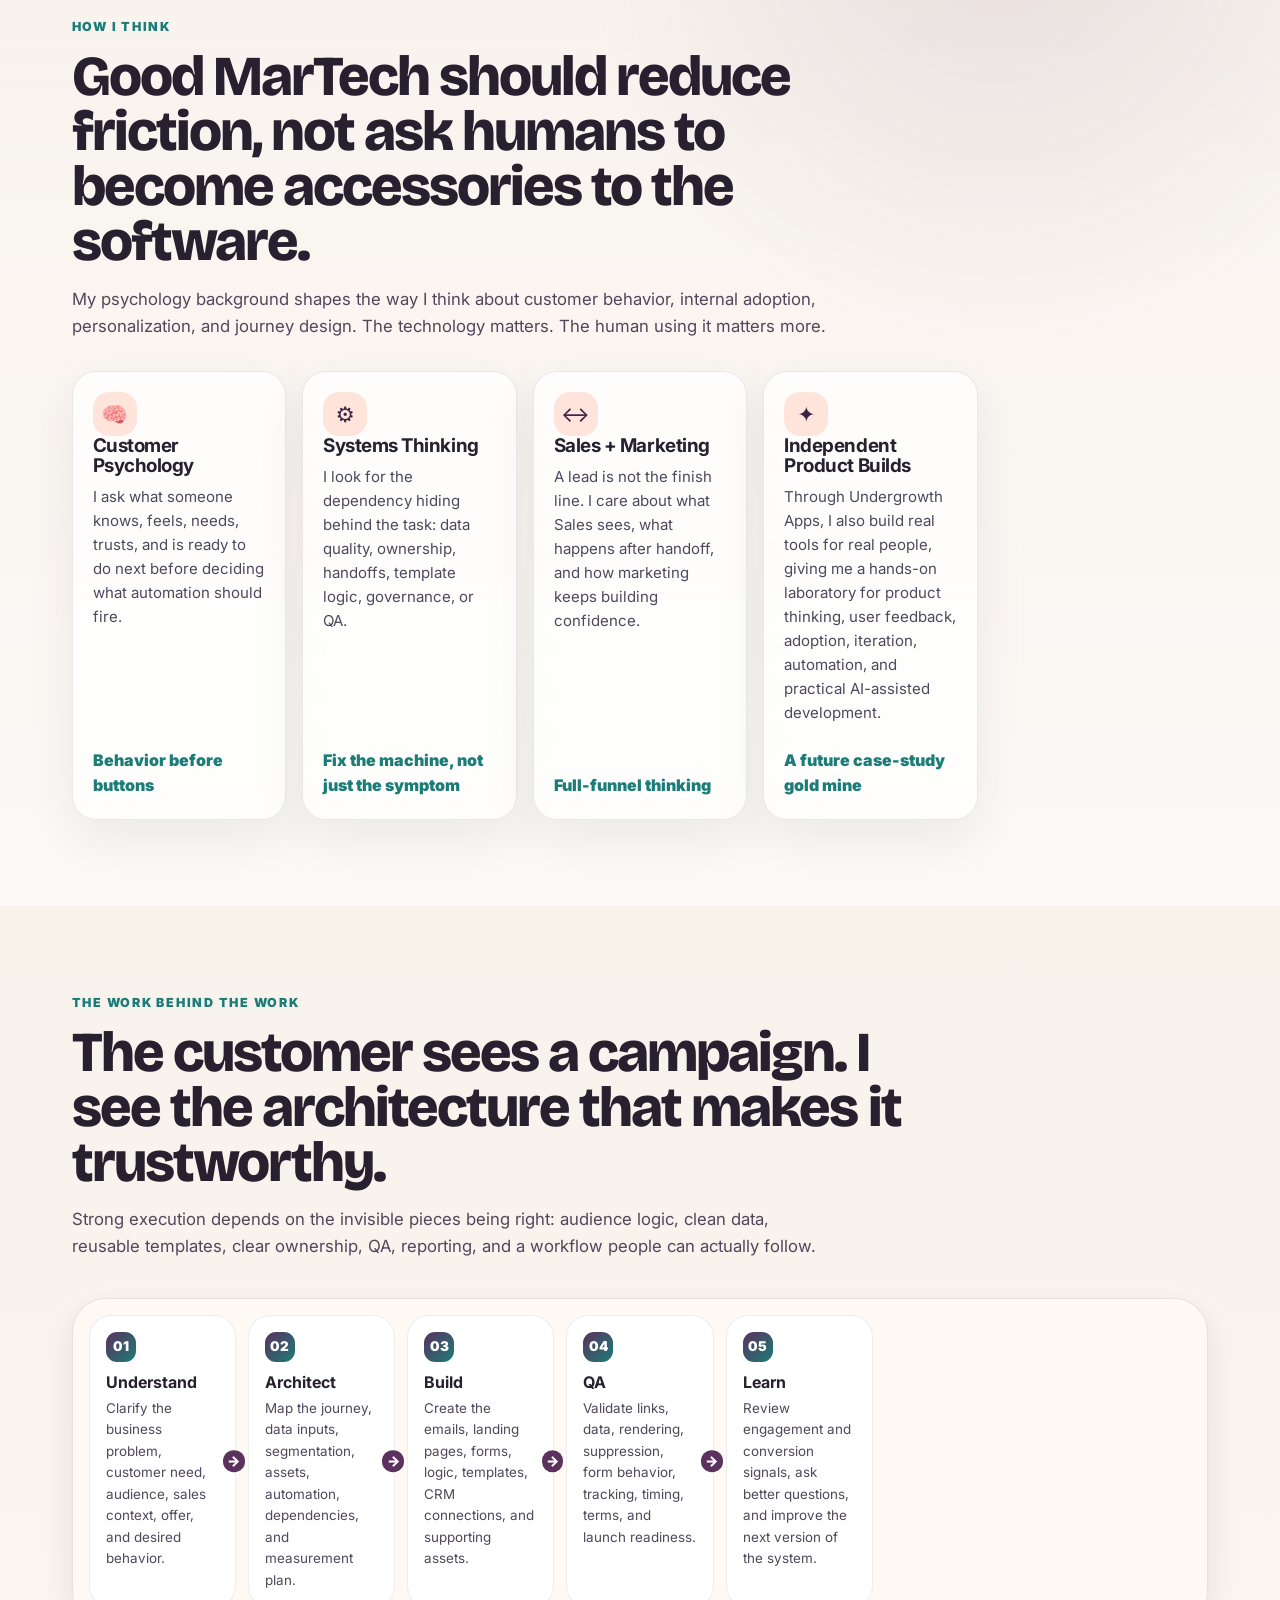
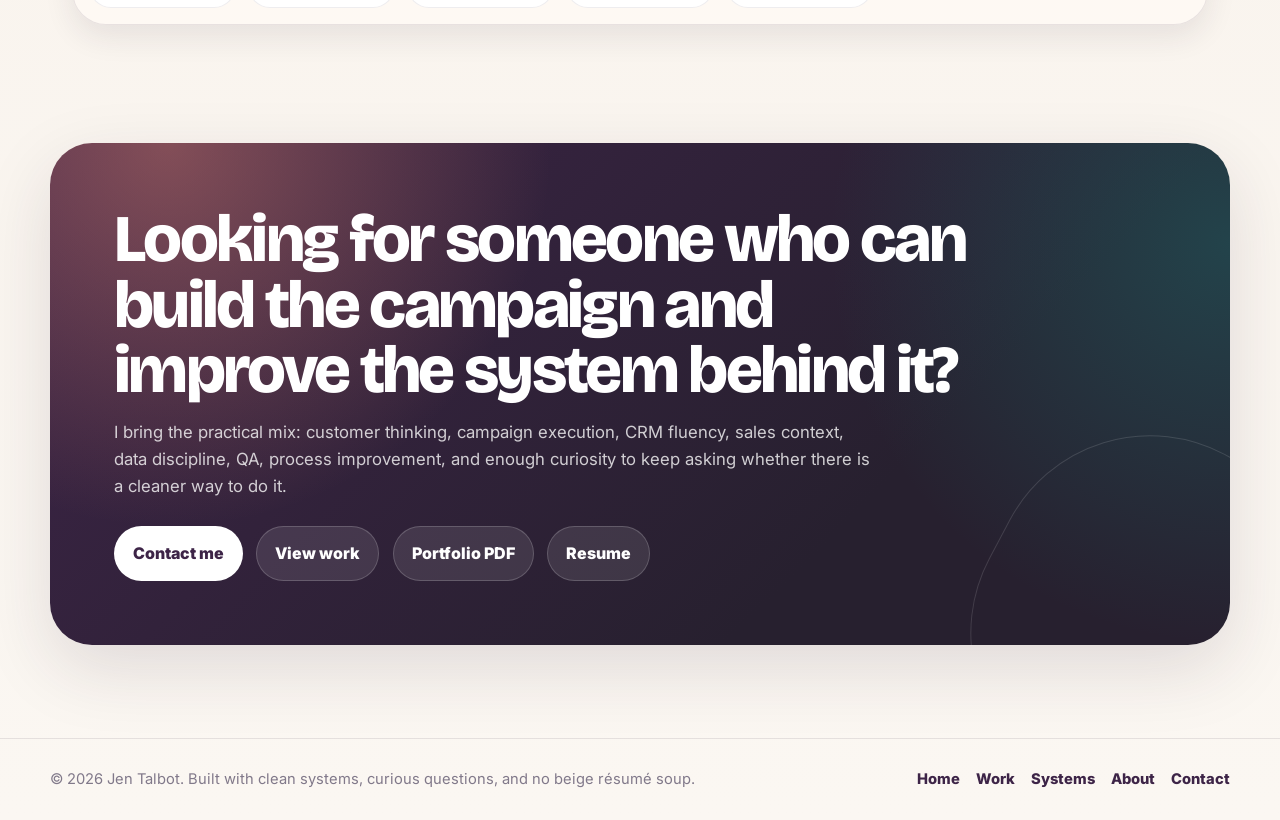
==== commit 2835e0a7: "Reframe homepage around full-funnel marketing systems positioning" ====
--- a/index.html
+++ b/index.html
@@ -3,8 +3,8 @@
 <head>
   <meta charset="UTF-8" />
   <meta name="viewport" content="width=device-width, initial-scale=1.0" />
-  <meta name="description" content="Jen Talbot is a marketing automation and CRM operations professional who builds cleaner campaign systems across email, landing pages, segmentation, QA, reporting, and process improvement." />
-  <title>Jen Talbot | Marketing Automation & Campaign Systems</title>
+  <meta name="description" content="Jen Talbot is a marketing automation, lifecycle, CRM, and campaign systems professional who turns campaign chaos into marketing systems that scale." />
+  <title>Jen Talbot | Marketing Automation, Lifecycle & Campaign Systems</title>
 
   <link rel="preconnect" href="https://fonts.googleapis.com">
   <link rel="preconnect" href="https://fonts.gstatic.com" crossorigin>
@@ -18,7 +18,6 @@
     src="https://static.klaviyo.com/onsite/js/WH2Sym/klaviyo.js?company_id=WH2Sym">
   </script>
   <script type="text/javascript">
-    // Initialize the Klaviyo object before the onsite script finishes loading.
     !function(){if(!window.klaviyo){window._klOnsite=window._klOnsite||[];try{window.klaviyo=new Proxy({},{get:function(n,i){return"push"===i?function(){var n;(n=window._klOnsite).push.apply(n,arguments)}:function(){for(var n=arguments.length,o=new Array(n),w=0;w<n;w++)o[w]=arguments[w];var t="function"==typeof o[o.length-1]?o.pop():void 0,e=new Promise((function(n){window._klOnsite.push([i].concat(o,[function(i){t&&t(i),n(i)}]))}));return e}}})}catch(n){window.klaviyo=window.klaviyo||[],window.klaviyo.push=function(){var n;(n=window._klOnsite).push.apply(n,arguments)}}}}();
   </script>
 </head>
@@ -54,29 +53,28 @@
     <section class="hero" id="top">
       <div class="hero-grid">
         <div class="hero-content reveal">
-          <span class="eyebrow">CRM • automation • campaign systems</span>
+          <span class="eyebrow">marketing automation • lifecycle • CRM • campaign systems</span>
 
           <h1>
-            I build cleaner
-            <span class="gradient-text">marketing systems.</span>
+            I turn campaign chaos into
+            <span class="gradient-text">marketing systems that scale.</span>
           </h1>
 
           <p class="hero-copy">
-            I connect campaign strategy, email and landing page execution, audience segmentation,
-            automation logic, QA, reporting, and reusable process design into work that is easier to
-            launch, easier to measure, and easier to improve.
+            I connect customer psychology, campaign strategy, CRM data, automation, sales processes,
+            and hands-on execution to build marketing systems that work for humans and scale with the business.
           </p>
 
           <div class="hero-actions">
-            <a class="button primary" href="work.html">View selected work →</a>
-            <a class="button secondary" href="systems.html">See how I work</a>
+            <a class="button primary" href="work.html">See the work →</a>
+            <a class="button secondary" href="systems.html">See how I think</a>
           </div>
 
           <div class="hero-note">
             <span class="spark" aria-hidden="true">✦</span>
             <p>
-              This portfolio shows the work behind the work: the careful QA, campaign architecture,
-              data logic, reusable workflows, and practical cleanup that make marketing run cleaner.
+              I do more than build the asset. I think about the audience, the data, the handoff, the automation,
+              the QA, the reporting question, and what should happen next.
             </p>
           </div>
         </div>
@@ -87,20 +85,32 @@
               <img src="assets/images/jen-talbot-headshot.jpg" alt="Jen Talbot headshot" />
             </div>
             <p class="portrait-caption">
-              Marketing automation specialist, systems thinker, process improver, and enthusiastic finder of broken workflow wires.
+              Marketing automation specialist, systems thinker, psychology nerd, sales ally, and enthusiastic finder of broken workflow wires.
             </p>
           </div>
-        </div>
-      </div>
-    </section>
-
-    <div class="skill-marquee" aria-label="Core skills">
+
+          <div class="float-card one" aria-hidden="true">
+            <strong>Human first</strong>
+            <span>technology should fit people</span>
+          </div>
+
+          <div class="float-card two" aria-hidden="true">
+            <strong>Full funnel</strong>
+            <span>marketing does not stop at the lead</span>
+          </div>
+        </div>
+      </div>
+    </section>
+
+    <div class="skill-marquee" aria-label="Core capabilities">
       <div class="marquee-track">
+        <span>Lifecycle Marketing</span>
         <span>Salesforce</span>
         <span>Account Engagement</span>
         <span>Pardot</span>
         <span>HubSpot</span>
         <span>CRM Data Quality</span>
+        <span>Customer Journeys</span>
         <span>Segmentation</span>
         <span>Dynamic Lists</span>
         <span>Campaign QA</span>
@@ -108,14 +118,17 @@
         <span>Landing Pages</span>
         <span>Forms</span>
         <span>Reporting</span>
+        <span>Sales Alignment</span>
         <span>Process Improvement</span>
         <span>AI Workflow Thinking</span>
 
+        <span>Lifecycle Marketing</span>
         <span>Salesforce</span>
         <span>Account Engagement</span>
         <span>Pardot</span>
         <span>HubSpot</span>
         <span>CRM Data Quality</span>
+        <span>Customer Journeys</span>
         <span>Segmentation</span>
         <span>Dynamic Lists</span>
         <span>Campaign QA</span>
@@ -123,6 +136,7 @@
         <span>Landing Pages</span>
         <span>Forms</span>
         <span>Reporting</span>
+        <span>Sales Alignment</span>
         <span>Process Improvement</span>
         <span>AI Workflow Thinking</span>
       </div>
@@ -130,97 +144,226 @@
 
     <section class="proof" aria-labelledby="proof-title">
       <div class="section-wrap">
-        <p class="section-kicker">At a glance</p>
-        <h2 class="section-title" id="proof-title">The useful kind of marketing ops: practical, precise, and built to scale.</h2>
+        <p class="section-kicker">What I bring</p>
+        <h2 class="section-title" id="proof-title">Strategy that understands the customer. Systems that understand the data. Automation that understands what happens next.</h2>
         <p class="section-copy">
-          I am at my best when the request is messy, the timeline is real, and the system needs to be more than pretty.
-          I like the wires: the list logic, the handoffs, the QA path, the reporting questions, and the next cleaner version.
+          My background crosses marketing, sales operations, CRM, analytics, campaign execution, process design,
+          and customer experience. That breadth helps me see the whole machine instead of optimizing one shiny gear.
         </p>
 
         <div class="cred-grid reveal">
           <div class="cred-card">
             <strong>12+</strong>
-            <span>years across sales ops, marketing ops, CRM, and campaign execution</span>
+            <span>years across sales ops, marketing ops, CRM, analytics, and campaign execution</span>
           </div>
           <div class="cred-card">
             <strong>CRM</strong>
-            <span>Salesforce, Account Engagement, HubSpot, Dynamics, and data quality</span>
-          </div>
-          <div class="cred-card">
-            <strong>QA</strong>
-            <span>links, logic, rendering, forms, tracking, suppression, and launch readiness</span>
-          </div>
-          <div class="cred-card">
-            <strong>HTML</strong>
-            <span>email and landing page troubleshooting, templates, and layout fixes</span>
-          </div>
-          <div class="cred-card">
-            <strong>Data</strong>
-            <span>segmentation, campaign performance, reporting, and workflow inputs</span>
-          </div>
-          <div class="cred-card">
-            <strong>AI</strong>
-            <span>clean data, useful inputs, repeatable workflows, and practical adoption</span>
-          </div>
-        </div>
-      </div>
-    </section>
-
-    <section class="explore" aria-labelledby="explore-title">
+            <span>Salesforce, Account Engagement, HubSpot, Dynamics, segmentation, and data quality</span>
+          </div>
+          <div class="cred-card">
+            <strong>Lifecycle</strong>
+            <span>lead nurture, customer journeys, event follow-up, retention, and next-best-action thinking</span>
+          </div>
+          <div class="cred-card">
+            <strong>Build</strong>
+            <span>HTML email, landing pages, forms, templates, troubleshooting, and campaign execution</span>
+          </div>
+          <div class="cred-card">
+            <strong>Sales</strong>
+            <span>pipeline context, sales enablement, CRM adoption, handoffs, forecasting, and operational alignment</span>
+          </div>
+          <div class="cred-card">
+            <strong>Systems</strong>
+            <span>process mapping, documentation, QA, reusable workflows, and practical AI adoption</span>
+          </div>
+        </div>
+      </div>
+    </section>
+
+    <section id="featured-work" aria-labelledby="featured-title">
       <div class="section-wrap">
-        <p class="section-kicker">Explore the portfolio</p>
-        <h2 class="section-title" id="explore-title">Choose a doorway into the campaign machine.</h2>
+        <p class="section-kicker">Featured proof</p>
+        <h2 class="section-title" id="featured-title">A few ways I solve the bigger problem behind the deliverable.</h2>
         <p class="section-copy">
-          The homepage should be a clean launchpad, not the whole attic dumped onto the lawn.
-          These pages separate the proof library into work samples, system thinking, background, and contact details.
+          The strongest case studies are not just screenshots. They show the problem, the people involved, the system underneath,
+          the decisions I made, and the outcome the work was designed to create.
         </p>
 
+        <div class="featured-grid reveal">
+          <article class="project-card">
+            <div class="project-image">
+              <img src="assets/images/work-bts-email.jpg" alt="Back-to-School campaign email preview" />
+            </div>
+            <div class="project-body">
+              <div class="tag-row">
+                <span class="tag">seasonal lifecycle</span>
+                <span class="tag">segmentation</span>
+                <span class="tag">campaign system</span>
+              </div>
+              <h3>Back-to-School Campaign Ecosystem</h3>
+              <p>
+                A high-complexity seasonal program spanning multiple audience groups, timing windows, email touches,
+                landing pages, resources, QA, and stakeholder coordination.
+              </p>
+              <p><strong>What it proves:</strong> I can manage the campaign ecosystem, not just one send.</p>
+            </div>
+          </article>
+
+          <article class="project-card">
+            <div class="project-image">
+              <img src="assets/images/work-brand-story.jpg" alt="Marketing campaign preview" />
+            </div>
+            <div class="project-body">
+              <div class="tag-row">
+                <span class="tag">webinar</span>
+                <span class="tag">lead nurture</span>
+                <span class="tag">journey design</span>
+              </div>
+              <h3>Webinar Registration + Lead Nurture</h3>
+              <p>
+                A registration and follow-up journey connecting audience targeting, landing-page conversion,
+                reminders, post-event communication, prospect behavior, and reporting.
+              </p>
+              <p><strong>What it proves:</strong> I think beyond acquisition into progression, confidence, and what happens next.</p>
+            </div>
+          </article>
+
+          <article class="project-card">
+            <div class="project-image">
+              <img src="assets/images/work-ncea-postshow.jpg" alt="Tradeshow follow-up campaign preview" />
+            </div>
+            <div class="project-body">
+              <div class="tag-row">
+                <span class="tag">field marketing</span>
+                <span class="tag">event follow-up</span>
+                <span class="tag">sales enablement</span>
+              </div>
+              <h3>Tradeshow to Follow-Up Journey</h3>
+              <p>
+                Campaign support that turns an event from a booth moment into a measurable sequence of pre-show,
+                onsite, post-show, offer, and sales-follow-up touchpoints.
+              </p>
+              <p><strong>What it proves:</strong> I connect marketing activity to the sales conversation that follows it.</p>
+            </div>
+          </article>
+        </div>
+
+        <div class="hero-actions" style="margin-top: 2rem;">
+          <a class="button primary" href="work.html">Explore selected work →</a>
+          <a class="button secondary" href="systems.html">See the system underneath</a>
+        </div>
+      </div>
+    </section>
+
+    <section class="explore" aria-labelledby="thinking-title">
+      <div class="section-wrap">
+        <p class="section-kicker">How I think</p>
+        <h2 class="section-title" id="thinking-title">Good MarTech should reduce friction, not ask humans to become accessories to the software.</h2>
+        <p class="section-copy">
+          My psychology background shapes the way I think about customer behavior, internal adoption, personalization,
+          and journey design. The technology matters. The human using it matters more.
+        </p>
+
         <div class="explore-grid reveal">
-          <a class="explore-card" href="work.html">
+          <article class="explore-card">
             <div>
-              <div class="card-icon" aria-hidden="true">✉</div>
-              <h3>Selected Work</h3>
-              <p>Email builds, landing pages, campaign systems, event follow-up, seasonal programs, and sanitized proof examples.</p>
-            </div>
-            <span class="card-link">View work →</span>
-          </a>
-
-          <a class="explore-card" href="systems.html">
+              <div class="card-icon" aria-hidden="true">🧠</div>
+              <h3>Customer Psychology</h3>
+              <p>
+                I ask what someone knows, feels, needs, trusts, and is ready to do next before deciding what automation should fire.
+              </p>
+            </div>
+            <span class="card-link">Behavior before buttons</span>
+          </article>
+
+          <article class="explore-card">
             <div>
-              <div class="card-icon" aria-hidden="true">◆</div>
-              <h3>Systems</h3>
-              <p>Request intake, audience logic, list structure, QA, launch readiness, reporting, documentation, and process cleanup.</p>
-            </div>
-            <span class="card-link">View systems →</span>
-          </a>
-
-          <a class="explore-card" href="about.html">
+              <div class="card-icon" aria-hidden="true">⚙</div>
+              <h3>Systems Thinking</h3>
+              <p>
+                I look for the dependency hiding behind the task: data quality, ownership, handoffs, template logic, governance, or QA.
+              </p>
+            </div>
+            <span class="card-link">Fix the machine, not just the symptom</span>
+          </article>
+
+          <article class="explore-card">
+            <div>
+              <div class="card-icon" aria-hidden="true">↔</div>
+              <h3>Sales + Marketing</h3>
+              <p>
+                A lead is not the finish line. I care about what Sales sees, what happens after handoff, and how marketing keeps building confidence.
+              </p>
+            </div>
+            <span class="card-link">Full-funnel thinking</span>
+          </article>
+
+          <article class="explore-card">
             <div>
               <div class="card-icon" aria-hidden="true">✦</div>
-              <h3>About</h3>
-              <p>The psychology brain, systems habit, collaboration style, and problem-solving approach behind the work.</p>
-            </div>
-            <span class="card-link">Meet Jen →</span>
-          </a>
-
-          <a class="explore-card" href="contact.html">
-            <div>
-              <div class="card-icon" aria-hidden="true">↗</div>
-              <h3>Contact</h3>
-              <p>Resume, portfolio PDF, email, LinkedIn, and a clear path for recruiters or hiring teams to reach out.</p>
-            </div>
-            <span class="card-link">Get in touch →</span>
-          </a>
+              <h3>Independent Product Builds</h3>
+              <p>
+                Through Undergrowth Apps, I also build real tools for real people, giving me a hands-on laboratory for product thinking,
+                user feedback, adoption, iteration, automation, and practical AI-assisted development.
+              </p>
+            </div>
+            <span class="card-link">A future case-study gold mine</span>
+          </article>
+        </div>
+      </div>
+    </section>
+
+    <section aria-labelledby="system-title">
+      <div class="section-wrap">
+        <p class="section-kicker">The work behind the work</p>
+        <h2 class="section-title" id="system-title">The customer sees a campaign. I see the architecture that makes it trustworthy.</h2>
+        <p class="section-copy">
+          Strong execution depends on the invisible pieces being right: audience logic, clean data, reusable templates,
+          clear ownership, QA, reporting, and a workflow people can actually follow.
+        </p>
+
+        <div class="flow reveal">
+          <div class="flow-grid">
+            <div class="flow-step">
+              <div class="flow-num">01</div>
+              <h3>Understand</h3>
+              <p>Clarify the business problem, customer need, audience, sales context, offer, and desired behavior.</p>
+            </div>
+
+            <div class="flow-step">
+              <div class="flow-num">02</div>
+              <h3>Architect</h3>
+              <p>Map the journey, data inputs, segmentation, assets, automation, dependencies, and measurement plan.</p>
+            </div>
+
+            <div class="flow-step">
+              <div class="flow-num">03</div>
+              <h3>Build</h3>
+              <p>Create the emails, landing pages, forms, logic, templates, CRM connections, and supporting assets.</p>
+            </div>
+
+            <div class="flow-step">
+              <div class="flow-num">04</div>
+              <h3>QA</h3>
+              <p>Validate links, data, rendering, suppression, form behavior, tracking, timing, terms, and launch readiness.</p>
+            </div>
+
+            <div class="flow-step">
+              <div class="flow-num">05</div>
+              <h3>Learn</h3>
+              <p>Review engagement and conversion signals, ask better questions, and improve the next version of the system.</p>
+            </div>
+          </div>
         </div>
       </div>
     </section>
 
     <section class="cta" aria-labelledby="cta-title">
       <div class="cta-card reveal">
-        <h2 id="cta-title">Looking for someone who can build the campaign and fix the system behind it?</h2>
+        <h2 id="cta-title">Looking for someone who can build the campaign and improve the system behind it?</h2>
         <p>
-          I bring the practical mix: campaign execution, CRM thinking, data discipline, QA obsession,
-          process improvement, and the ability to make complicated systems easier for teams to use.
+          I bring the practical mix: customer thinking, campaign execution, CRM fluency, sales context, data discipline,
+          QA, process improvement, and enough curiosity to keep asking whether there is a cleaner way to do it.
         </p>
 
         <div class="cta-row">
@@ -235,7 +378,7 @@
 
   <footer class="site-footer">
     <div class="footer-inner">
-      <p>© <span id="year"></span> Jen Talbot. Built with clean systems, warm colors, and no beige résumé soup.</p>
+      <p>© <span id="year"></span> Jen Talbot. Built with clean systems, curious questions, and no beige résumé soup.</p>
       <div class="footer-links">
         <a href="index.html">Home</a>
         <a href="work.html">Work</a>
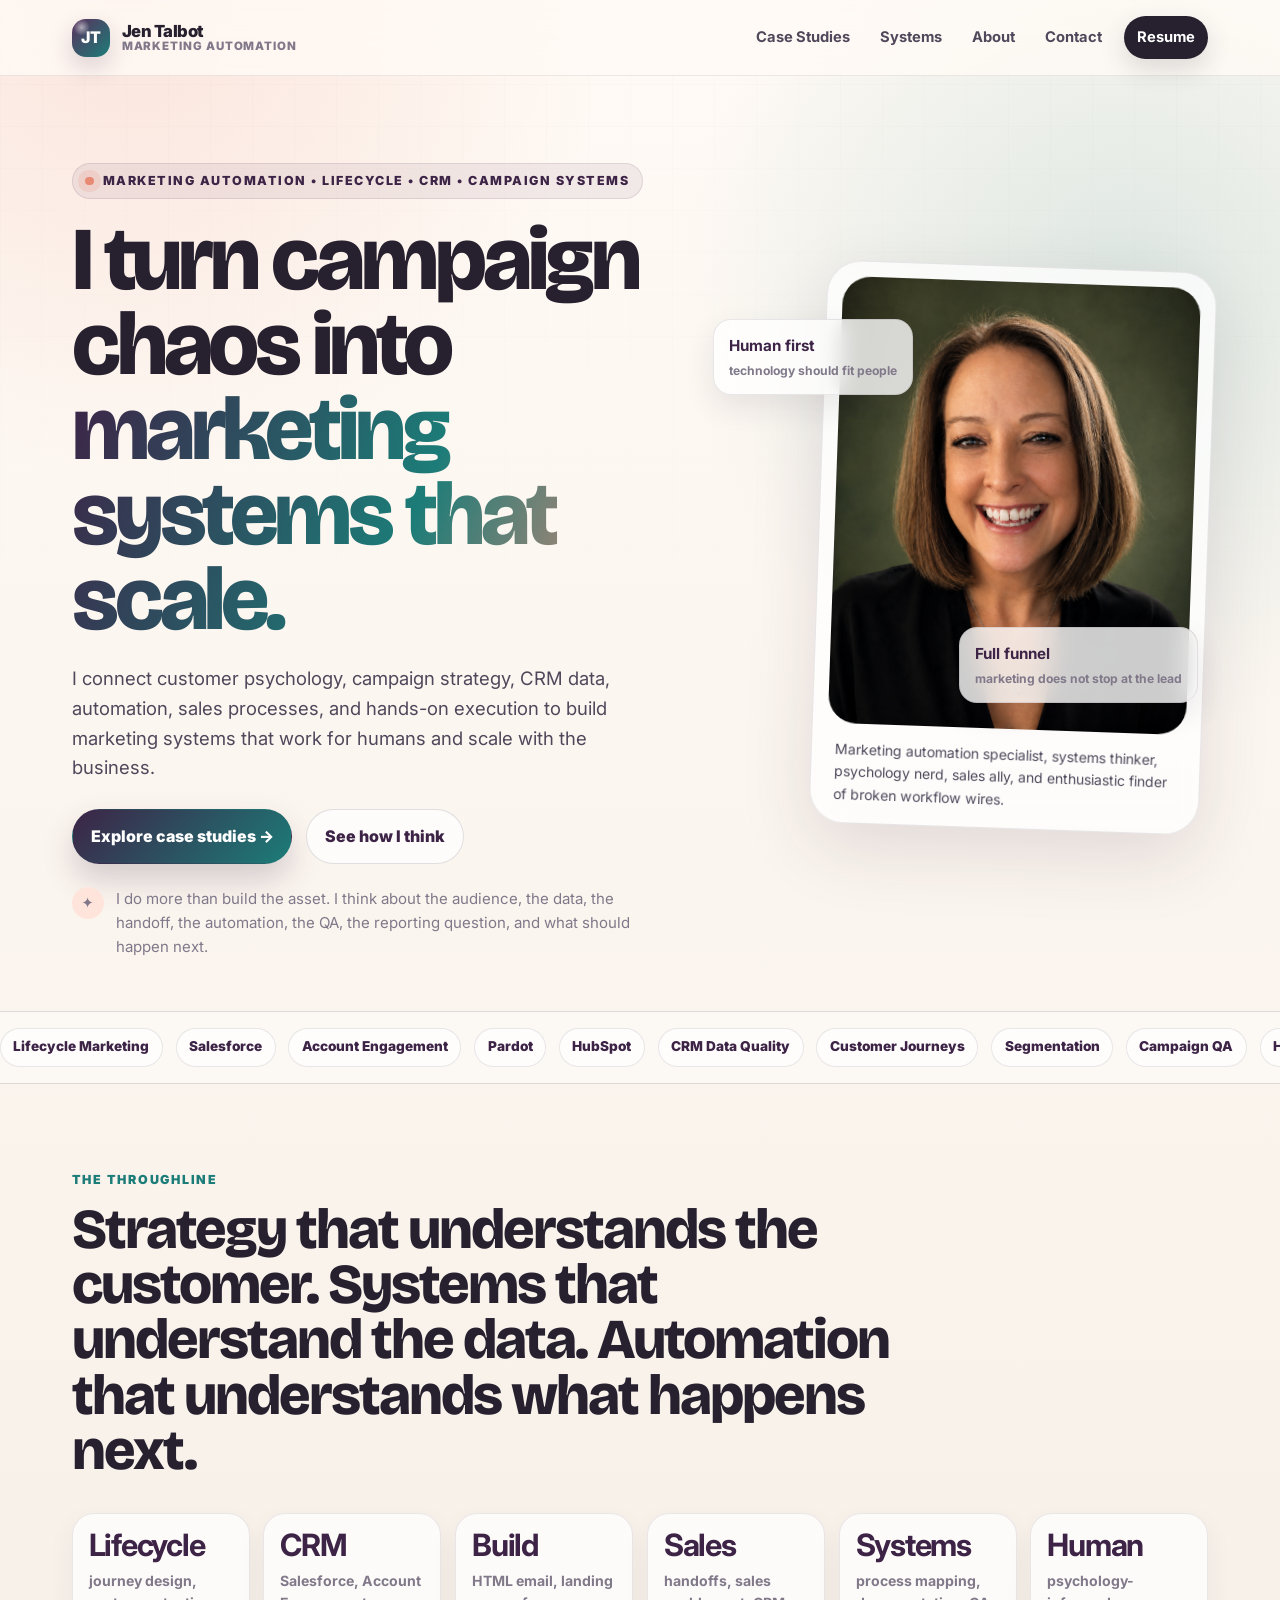
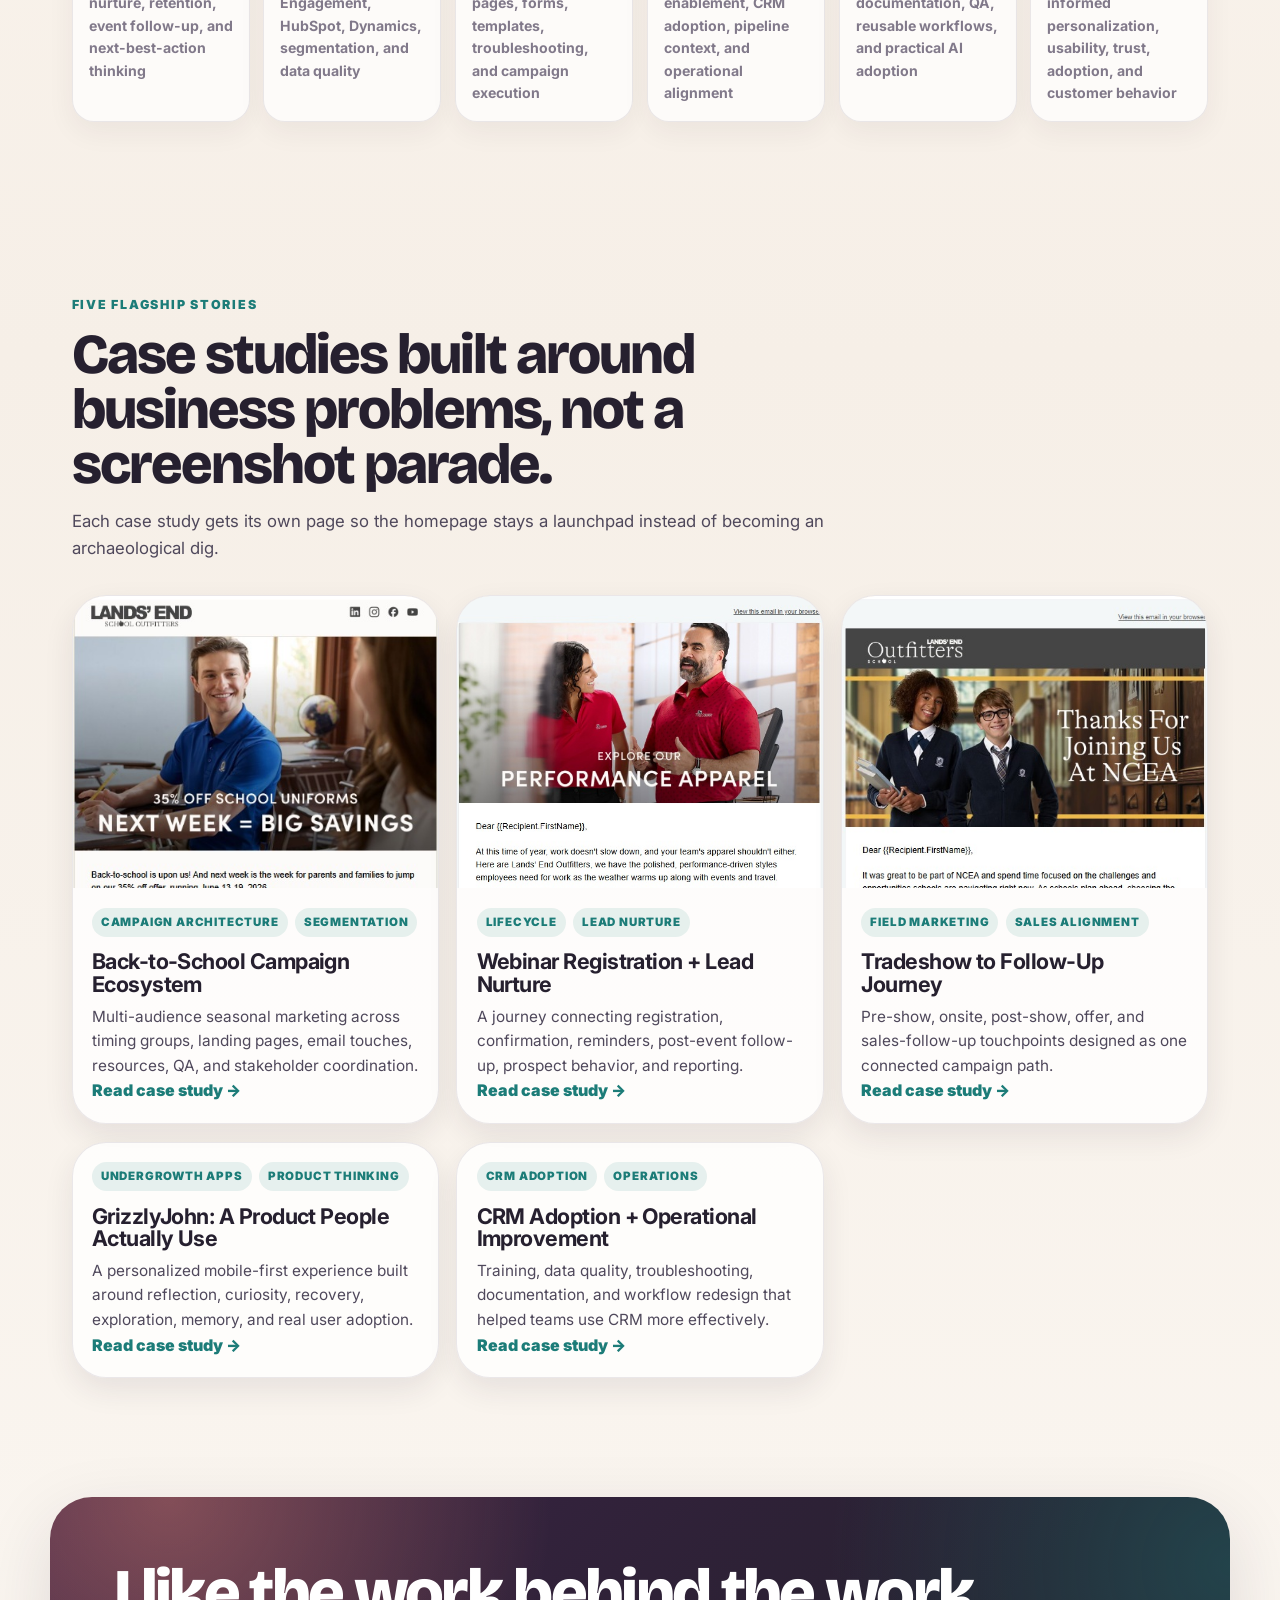
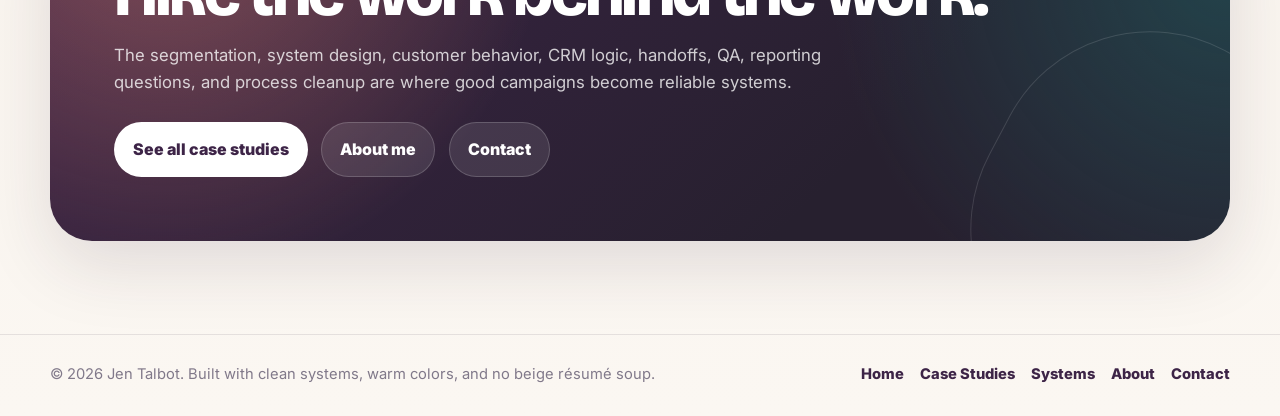
==== commit 057df46b: "Shorten homepage and feature five flagship case studies" ====
--- a/index.html
+++ b/index.html
@@ -5,23 +5,11 @@
   <meta name="viewport" content="width=device-width, initial-scale=1.0" />
   <meta name="description" content="Jen Talbot is a marketing automation, lifecycle, CRM, and campaign systems professional who turns campaign chaos into marketing systems that scale." />
   <title>Jen Talbot | Marketing Automation, Lifecycle & Campaign Systems</title>
-
   <link rel="preconnect" href="https://fonts.googleapis.com">
   <link rel="preconnect" href="https://fonts.gstatic.com" crossorigin>
   <link href="https://fonts.googleapis.com/css2?family=Fraunces:opsz,wght@9..144,650;9..144,800&family=Inter:wght@400;600;700;800;900&display=swap" rel="stylesheet">
-
   <link rel="stylesheet" href="style.css" />
-  <!-- Klaviyo onsite tracking and signup forms -->
-  <script
-    type="text/javascript"
-    async
-    src="https://static.klaviyo.com/onsite/js/WH2Sym/klaviyo.js?company_id=WH2Sym">
-  </script>
-  <script type="text/javascript">
-    !function(){if(!window.klaviyo){window._klOnsite=window._klOnsite||[];try{window.klaviyo=new Proxy({},{get:function(n,i){return"push"===i?function(){var n;(n=window._klOnsite).push.apply(n,arguments)}:function(){for(var n=arguments.length,o=new Array(n),w=0;w<n;w++)o[w]=arguments[w];var t="function"==typeof o[o.length-1]?o.pop():void 0,e=new Promise((function(n){window._klOnsite.push([i].concat(o,[function(i){t&&t(i),n(i)}]))}));return e}}})}catch(n){window.klaviyo=window.klaviyo||[],window.klaviyo.push=function(){var n;(n=window._klOnsite).push.apply(n,arguments)}}}}();
-  </script>
 </head>
-
 <body>
   <a class="skip-link" href="#main">Skip to content</a>
 
@@ -29,18 +17,11 @@
     <div class="nav-inner">
       <a class="brand" href="index.html" aria-label="Jen Talbot home">
         <span class="brand-mark" aria-hidden="true">JT</span>
-        <span class="brand-text">
-          <span>Jen Talbot</span>
-          <span>Marketing Automation</span>
-        </span>
+        <span class="brand-text"><span>Jen Talbot</span><span>Marketing Automation</span></span>
       </a>
-
-      <button class="nav-toggle" type="button" aria-expanded="false" aria-controls="nav-links">
-        Menu
-      </button>
-
+      <button class="nav-toggle" type="button" aria-expanded="false" aria-controls="nav-links">Menu</button>
       <nav class="nav-links" id="nav-links">
-        <a href="work.html">Work</a>
+        <a href="work.html">Case Studies</a>
         <a href="systems.html">Systems</a>
         <a href="about.html">About</a>
         <a href="contact.html">Contact</a>
@@ -54,323 +35,120 @@
       <div class="hero-grid">
         <div class="hero-content reveal">
           <span class="eyebrow">marketing automation • lifecycle • CRM • campaign systems</span>
-
-          <h1>
-            I turn campaign chaos into
-            <span class="gradient-text">marketing systems that scale.</span>
-          </h1>
-
+          <h1>I turn campaign chaos into <span class="gradient-text">marketing systems that scale.</span></h1>
           <p class="hero-copy">
             I connect customer psychology, campaign strategy, CRM data, automation, sales processes,
             and hands-on execution to build marketing systems that work for humans and scale with the business.
           </p>
-
           <div class="hero-actions">
-            <a class="button primary" href="work.html">See the work →</a>
+            <a class="button primary" href="work.html">Explore case studies →</a>
             <a class="button secondary" href="systems.html">See how I think</a>
           </div>
-
           <div class="hero-note">
             <span class="spark" aria-hidden="true">✦</span>
-            <p>
-              I do more than build the asset. I think about the audience, the data, the handoff, the automation,
-              the QA, the reporting question, and what should happen next.
-            </p>
+            <p>I do more than build the asset. I think about the audience, the data, the handoff, the automation, the QA, the reporting question, and what should happen next.</p>
           </div>
         </div>
 
-        <div class="hero-media reveal" aria-label="Jen Talbot portfolio preview">
+        <div class="hero-media reveal" aria-label="Jen Talbot portrait">
           <div class="portrait-card">
-            <div class="portrait-frame">
-              <img src="assets/images/jen-talbot-headshot.jpg" alt="Jen Talbot headshot" />
-            </div>
-            <p class="portrait-caption">
-              Marketing automation specialist, systems thinker, psychology nerd, sales ally, and enthusiastic finder of broken workflow wires.
-            </p>
+            <div class="portrait-frame"><img src="assets/images/jen-talbot-headshot.jpg" alt="Jen Talbot headshot" /></div>
+            <p class="portrait-caption">Marketing automation specialist, systems thinker, psychology nerd, sales ally, and enthusiastic finder of broken workflow wires.</p>
           </div>
-
-          <div class="float-card one" aria-hidden="true">
-            <strong>Human first</strong>
-            <span>technology should fit people</span>
-          </div>
-
-          <div class="float-card two" aria-hidden="true">
-            <strong>Full funnel</strong>
-            <span>marketing does not stop at the lead</span>
-          </div>
+          <div class="float-card one" aria-hidden="true"><strong>Human first</strong><span>technology should fit people</span></div>
+          <div class="float-card two" aria-hidden="true"><strong>Full funnel</strong><span>marketing does not stop at the lead</span></div>
         </div>
       </div>
     </section>
 
     <div class="skill-marquee" aria-label="Core capabilities">
       <div class="marquee-track">
-        <span>Lifecycle Marketing</span>
-        <span>Salesforce</span>
-        <span>Account Engagement</span>
-        <span>Pardot</span>
-        <span>HubSpot</span>
-        <span>CRM Data Quality</span>
-        <span>Customer Journeys</span>
-        <span>Segmentation</span>
-        <span>Dynamic Lists</span>
-        <span>Campaign QA</span>
-        <span>HTML Email</span>
-        <span>Landing Pages</span>
-        <span>Forms</span>
-        <span>Reporting</span>
-        <span>Sales Alignment</span>
-        <span>Process Improvement</span>
-        <span>AI Workflow Thinking</span>
-
-        <span>Lifecycle Marketing</span>
-        <span>Salesforce</span>
-        <span>Account Engagement</span>
-        <span>Pardot</span>
-        <span>HubSpot</span>
-        <span>CRM Data Quality</span>
-        <span>Customer Journeys</span>
-        <span>Segmentation</span>
-        <span>Dynamic Lists</span>
-        <span>Campaign QA</span>
-        <span>HTML Email</span>
-        <span>Landing Pages</span>
-        <span>Forms</span>
-        <span>Reporting</span>
-        <span>Sales Alignment</span>
-        <span>Process Improvement</span>
-        <span>AI Workflow Thinking</span>
+        <span>Lifecycle Marketing</span><span>Salesforce</span><span>Account Engagement</span><span>Pardot</span><span>HubSpot</span><span>CRM Data Quality</span><span>Customer Journeys</span><span>Segmentation</span><span>Campaign QA</span><span>HTML Email</span><span>Landing Pages</span><span>Sales Alignment</span><span>Process Improvement</span>
+        <span>Lifecycle Marketing</span><span>Salesforce</span><span>Account Engagement</span><span>Pardot</span><span>HubSpot</span><span>CRM Data Quality</span><span>Customer Journeys</span><span>Segmentation</span><span>Campaign QA</span><span>HTML Email</span><span>Landing Pages</span><span>Sales Alignment</span><span>Process Improvement</span>
       </div>
     </div>
 
     <section class="proof" aria-labelledby="proof-title">
       <div class="section-wrap">
-        <p class="section-kicker">What I bring</p>
+        <p class="section-kicker">The throughline</p>
         <h2 class="section-title" id="proof-title">Strategy that understands the customer. Systems that understand the data. Automation that understands what happens next.</h2>
-        <p class="section-copy">
-          My background crosses marketing, sales operations, CRM, analytics, campaign execution, process design,
-          and customer experience. That breadth helps me see the whole machine instead of optimizing one shiny gear.
-        </p>
-
         <div class="cred-grid reveal">
-          <div class="cred-card">
-            <strong>12+</strong>
-            <span>years across sales ops, marketing ops, CRM, analytics, and campaign execution</span>
-          </div>
-          <div class="cred-card">
-            <strong>CRM</strong>
-            <span>Salesforce, Account Engagement, HubSpot, Dynamics, segmentation, and data quality</span>
-          </div>
-          <div class="cred-card">
-            <strong>Lifecycle</strong>
-            <span>lead nurture, customer journeys, event follow-up, retention, and next-best-action thinking</span>
-          </div>
-          <div class="cred-card">
-            <strong>Build</strong>
-            <span>HTML email, landing pages, forms, templates, troubleshooting, and campaign execution</span>
-          </div>
-          <div class="cred-card">
-            <strong>Sales</strong>
-            <span>pipeline context, sales enablement, CRM adoption, handoffs, forecasting, and operational alignment</span>
-          </div>
-          <div class="cred-card">
-            <strong>Systems</strong>
-            <span>process mapping, documentation, QA, reusable workflows, and practical AI adoption</span>
-          </div>
+          <div class="cred-card"><strong>Lifecycle</strong><span>journey design, nurture, retention, event follow-up, and next-best-action thinking</span></div>
+          <div class="cred-card"><strong>CRM</strong><span>Salesforce, Account Engagement, HubSpot, Dynamics, segmentation, and data quality</span></div>
+          <div class="cred-card"><strong>Build</strong><span>HTML email, landing pages, forms, templates, troubleshooting, and campaign execution</span></div>
+          <div class="cred-card"><strong>Sales</strong><span>handoffs, sales enablement, CRM adoption, pipeline context, and operational alignment</span></div>
+          <div class="cred-card"><strong>Systems</strong><span>process mapping, documentation, QA, reusable workflows, and practical AI adoption</span></div>
+          <div class="cred-card"><strong>Human</strong><span>psychology-informed personalization, usability, trust, adoption, and customer behavior</span></div>
         </div>
       </div>
     </section>
 
     <section id="featured-work" aria-labelledby="featured-title">
       <div class="section-wrap">
-        <p class="section-kicker">Featured proof</p>
-        <h2 class="section-title" id="featured-title">A few ways I solve the bigger problem behind the deliverable.</h2>
-        <p class="section-copy">
-          The strongest case studies are not just screenshots. They show the problem, the people involved, the system underneath,
-          the decisions I made, and the outcome the work was designed to create.
-        </p>
+        <p class="section-kicker">Five flagship stories</p>
+        <h2 class="section-title" id="featured-title">Case studies built around business problems, not a screenshot parade.</h2>
+        <p class="section-copy">Each case study gets its own page so the homepage stays a launchpad instead of becoming an archaeological dig.</p>
 
         <div class="featured-grid reveal">
-          <article class="project-card">
-            <div class="project-image">
-              <img src="assets/images/work-bts-email.jpg" alt="Back-to-School campaign email preview" />
+          <a class="project-card" href="case-study-back-to-school.html">
+            <div class="project-image"><img src="assets/images/work-bts-email.jpg" alt="Back-to-School campaign email preview" /></div>
+            <div class="project-body">
+              <div class="tag-row"><span class="tag">campaign architecture</span><span class="tag">segmentation</span></div>
+              <h3>Back-to-School Campaign Ecosystem</h3>
+              <p>Multi-audience seasonal marketing across timing groups, landing pages, email touches, resources, QA, and stakeholder coordination.</p>
+              <span class="card-link">Read case study →</span>
             </div>
+          </a>
+
+          <a class="project-card" href="case-study-webinar-nurture.html">
+            <div class="project-image"><img src="assets/images/work-brand-story.jpg" alt="Webinar and nurture campaign preview" /></div>
             <div class="project-body">
-              <div class="tag-row">
-                <span class="tag">seasonal lifecycle</span>
-                <span class="tag">segmentation</span>
-                <span class="tag">campaign system</span>
-              </div>
-              <h3>Back-to-School Campaign Ecosystem</h3>
-              <p>
-                A high-complexity seasonal program spanning multiple audience groups, timing windows, email touches,
-                landing pages, resources, QA, and stakeholder coordination.
-              </p>
-              <p><strong>What it proves:</strong> I can manage the campaign ecosystem, not just one send.</p>
+              <div class="tag-row"><span class="tag">lifecycle</span><span class="tag">lead nurture</span></div>
+              <h3>Webinar Registration + Lead Nurture</h3>
+              <p>A journey connecting registration, confirmation, reminders, post-event follow-up, prospect behavior, and reporting.</p>
+              <span class="card-link">Read case study →</span>
             </div>
-          </article>
+          </a>
 
-          <article class="project-card">
-            <div class="project-image">
-              <img src="assets/images/work-brand-story.jpg" alt="Marketing campaign preview" />
+          <a class="project-card" href="case-study-tradeshow-journey.html">
+            <div class="project-image"><img src="assets/images/work-ncea-postshow.jpg" alt="Tradeshow follow-up campaign preview" /></div>
+            <div class="project-body">
+              <div class="tag-row"><span class="tag">field marketing</span><span class="tag">sales alignment</span></div>
+              <h3>Tradeshow to Follow-Up Journey</h3>
+              <p>Pre-show, onsite, post-show, offer, and sales-follow-up touchpoints designed as one connected campaign path.</p>
+              <span class="card-link">Read case study →</span>
             </div>
+          </a>
+
+          <a class="project-card" href="case-study-grizzlyjohn.html">
             <div class="project-body">
-              <div class="tag-row">
-                <span class="tag">webinar</span>
-                <span class="tag">lead nurture</span>
-                <span class="tag">journey design</span>
-              </div>
-              <h3>Webinar Registration + Lead Nurture</h3>
-              <p>
-                A registration and follow-up journey connecting audience targeting, landing-page conversion,
-                reminders, post-event communication, prospect behavior, and reporting.
-              </p>
-              <p><strong>What it proves:</strong> I think beyond acquisition into progression, confidence, and what happens next.</p>
+              <div class="tag-row"><span class="tag">Undergrowth Apps</span><span class="tag">product thinking</span></div>
+              <h3>GrizzlyJohn: A Product People Actually Use</h3>
+              <p>A personalized mobile-first experience built around reflection, curiosity, recovery, exploration, memory, and real user adoption.</p>
+              <span class="card-link">Read case study →</span>
             </div>
-          </article>
+          </a>
 
-          <article class="project-card">
-            <div class="project-image">
-              <img src="assets/images/work-ncea-postshow.jpg" alt="Tradeshow follow-up campaign preview" />
+          <a class="project-card" href="case-study-crm-operations.html">
+            <div class="project-body">
+              <div class="tag-row"><span class="tag">CRM adoption</span><span class="tag">operations</span></div>
+              <h3>CRM Adoption + Operational Improvement</h3>
+              <p>Training, data quality, troubleshooting, documentation, and workflow redesign that helped teams use CRM more effectively.</p>
+              <span class="card-link">Read case study →</span>
             </div>
-            <div class="project-body">
-              <div class="tag-row">
-                <span class="tag">field marketing</span>
-                <span class="tag">event follow-up</span>
-                <span class="tag">sales enablement</span>
-              </div>
-              <h3>Tradeshow to Follow-Up Journey</h3>
-              <p>
-                Campaign support that turns an event from a booth moment into a measurable sequence of pre-show,
-                onsite, post-show, offer, and sales-follow-up touchpoints.
-              </p>
-              <p><strong>What it proves:</strong> I connect marketing activity to the sales conversation that follows it.</p>
-            </div>
-          </article>
-        </div>
-
-        <div class="hero-actions" style="margin-top: 2rem;">
-          <a class="button primary" href="work.html">Explore selected work →</a>
-          <a class="button secondary" href="systems.html">See the system underneath</a>
-        </div>
-      </div>
-    </section>
-
-    <section class="explore" aria-labelledby="thinking-title">
-      <div class="section-wrap">
-        <p class="section-kicker">How I think</p>
-        <h2 class="section-title" id="thinking-title">Good MarTech should reduce friction, not ask humans to become accessories to the software.</h2>
-        <p class="section-copy">
-          My psychology background shapes the way I think about customer behavior, internal adoption, personalization,
-          and journey design. The technology matters. The human using it matters more.
-        </p>
-
-        <div class="explore-grid reveal">
-          <article class="explore-card">
-            <div>
-              <div class="card-icon" aria-hidden="true">🧠</div>
-              <h3>Customer Psychology</h3>
-              <p>
-                I ask what someone knows, feels, needs, trusts, and is ready to do next before deciding what automation should fire.
-              </p>
-            </div>
-            <span class="card-link">Behavior before buttons</span>
-          </article>
-
-          <article class="explore-card">
-            <div>
-              <div class="card-icon" aria-hidden="true">⚙</div>
-              <h3>Systems Thinking</h3>
-              <p>
-                I look for the dependency hiding behind the task: data quality, ownership, handoffs, template logic, governance, or QA.
-              </p>
-            </div>
-            <span class="card-link">Fix the machine, not just the symptom</span>
-          </article>
-
-          <article class="explore-card">
-            <div>
-              <div class="card-icon" aria-hidden="true">↔</div>
-              <h3>Sales + Marketing</h3>
-              <p>
-                A lead is not the finish line. I care about what Sales sees, what happens after handoff, and how marketing keeps building confidence.
-              </p>
-            </div>
-            <span class="card-link">Full-funnel thinking</span>
-          </article>
-
-          <article class="explore-card">
-            <div>
-              <div class="card-icon" aria-hidden="true">✦</div>
-              <h3>Independent Product Builds</h3>
-              <p>
-                Through Undergrowth Apps, I also build real tools for real people, giving me a hands-on laboratory for product thinking,
-                user feedback, adoption, iteration, automation, and practical AI-assisted development.
-              </p>
-            </div>
-            <span class="card-link">A future case-study gold mine</span>
-          </article>
-        </div>
-      </div>
-    </section>
-
-    <section aria-labelledby="system-title">
-      <div class="section-wrap">
-        <p class="section-kicker">The work behind the work</p>
-        <h2 class="section-title" id="system-title">The customer sees a campaign. I see the architecture that makes it trustworthy.</h2>
-        <p class="section-copy">
-          Strong execution depends on the invisible pieces being right: audience logic, clean data, reusable templates,
-          clear ownership, QA, reporting, and a workflow people can actually follow.
-        </p>
-
-        <div class="flow reveal">
-          <div class="flow-grid">
-            <div class="flow-step">
-              <div class="flow-num">01</div>
-              <h3>Understand</h3>
-              <p>Clarify the business problem, customer need, audience, sales context, offer, and desired behavior.</p>
-            </div>
-
-            <div class="flow-step">
-              <div class="flow-num">02</div>
-              <h3>Architect</h3>
-              <p>Map the journey, data inputs, segmentation, assets, automation, dependencies, and measurement plan.</p>
-            </div>
-
-            <div class="flow-step">
-              <div class="flow-num">03</div>
-              <h3>Build</h3>
-              <p>Create the emails, landing pages, forms, logic, templates, CRM connections, and supporting assets.</p>
-            </div>
-
-            <div class="flow-step">
-              <div class="flow-num">04</div>
-              <h3>QA</h3>
-              <p>Validate links, data, rendering, suppression, form behavior, tracking, timing, terms, and launch readiness.</p>
-            </div>
-
-            <div class="flow-step">
-              <div class="flow-num">05</div>
-              <h3>Learn</h3>
-              <p>Review engagement and conversion signals, ask better questions, and improve the next version of the system.</p>
-            </div>
-          </div>
+          </a>
         </div>
       </div>
     </section>
 
     <section class="cta" aria-labelledby="cta-title">
       <div class="cta-card reveal">
-        <h2 id="cta-title">Looking for someone who can build the campaign and improve the system behind it?</h2>
-        <p>
-          I bring the practical mix: customer thinking, campaign execution, CRM fluency, sales context, data discipline,
-          QA, process improvement, and enough curiosity to keep asking whether there is a cleaner way to do it.
-        </p>
-
+        <h2 id="cta-title">I like the work behind the work.</h2>
+        <p>The segmentation, system design, customer behavior, CRM logic, handoffs, QA, reporting questions, and process cleanup are where good campaigns become reliable systems.</p>
         <div class="cta-row">
-          <a class="button primary" href="contact.html">Contact me</a>
-          <a class="button secondary" href="work.html">View work</a>
-          <a class="button secondary" href="marketing_automation_portfolio_jen_talbot_v2.pdf">Portfolio PDF</a>
-          <a class="button secondary" href="Jen Talbot Professional Resume.pdf">Resume</a>
+          <a class="button primary" href="work.html">See all case studies</a>
+          <a class="button secondary" href="about.html">About me</a>
+          <a class="button secondary" href="contact.html">Contact</a>
         </div>
       </div>
     </section>
@@ -378,44 +156,19 @@
 
   <footer class="site-footer">
     <div class="footer-inner">
-      <p>© <span id="year"></span> Jen Talbot. Built with clean systems, curious questions, and no beige résumé soup.</p>
-      <div class="footer-links">
-        <a href="index.html">Home</a>
-        <a href="work.html">Work</a>
-        <a href="systems.html">Systems</a>
-        <a href="about.html">About</a>
-        <a href="contact.html">Contact</a>
-      </div>
+      <p>© <span id="year"></span> Jen Talbot. Built with clean systems, warm colors, and no beige résumé soup.</p>
+      <div class="footer-links"><a href="index.html">Home</a><a href="work.html">Case Studies</a><a href="systems.html">Systems</a><a href="about.html">About</a><a href="contact.html">Contact</a></div>
     </div>
   </footer>
 
   <script>
-    const navToggle = document.querySelector(".nav-toggle");
-    const navLinks = document.querySelector(".nav-links");
-
-    navToggle?.addEventListener("click", () => {
-      const isOpen = navLinks.classList.toggle("is-open");
-      navToggle.setAttribute("aria-expanded", String(isOpen));
-    });
-
-    document.querySelectorAll(".nav-links a").forEach((link) => {
-      link.addEventListener("click", () => {
-        navLinks.classList.remove("is-open");
-        navToggle?.setAttribute("aria-expanded", "false");
-      });
-    });
-
-    const observer = new IntersectionObserver((entries) => {
-      entries.forEach((entry) => {
-        if (entry.isIntersecting) {
-          entry.target.classList.add("is-visible");
-        }
-      });
-    }, { threshold: 0.14 });
-
-    document.querySelectorAll(".reveal").forEach((el) => observer.observe(el));
-
-    document.getElementById("year").textContent = new Date().getFullYear();
+    const navToggle = document.querySelector('.nav-toggle');
+    const navLinks = document.querySelector('.nav-links');
+    navToggle?.addEventListener('click', () => { const isOpen = navLinks.classList.toggle('is-open'); navToggle.setAttribute('aria-expanded', String(isOpen)); });
+    document.querySelectorAll('.nav-links a').forEach((link) => link.addEventListener('click', () => { navLinks.classList.remove('is-open'); navToggle?.setAttribute('aria-expanded','false'); }));
+    const observer = new IntersectionObserver((entries) => entries.forEach((entry) => { if (entry.isIntersecting) entry.target.classList.add('is-visible'); }), { threshold: 0.14 });
+    document.querySelectorAll('.reveal').forEach((el) => observer.observe(el));
+    document.getElementById('year').textContent = new Date().getFullYear();
   </script>
 </body>
-</html>
+</html>
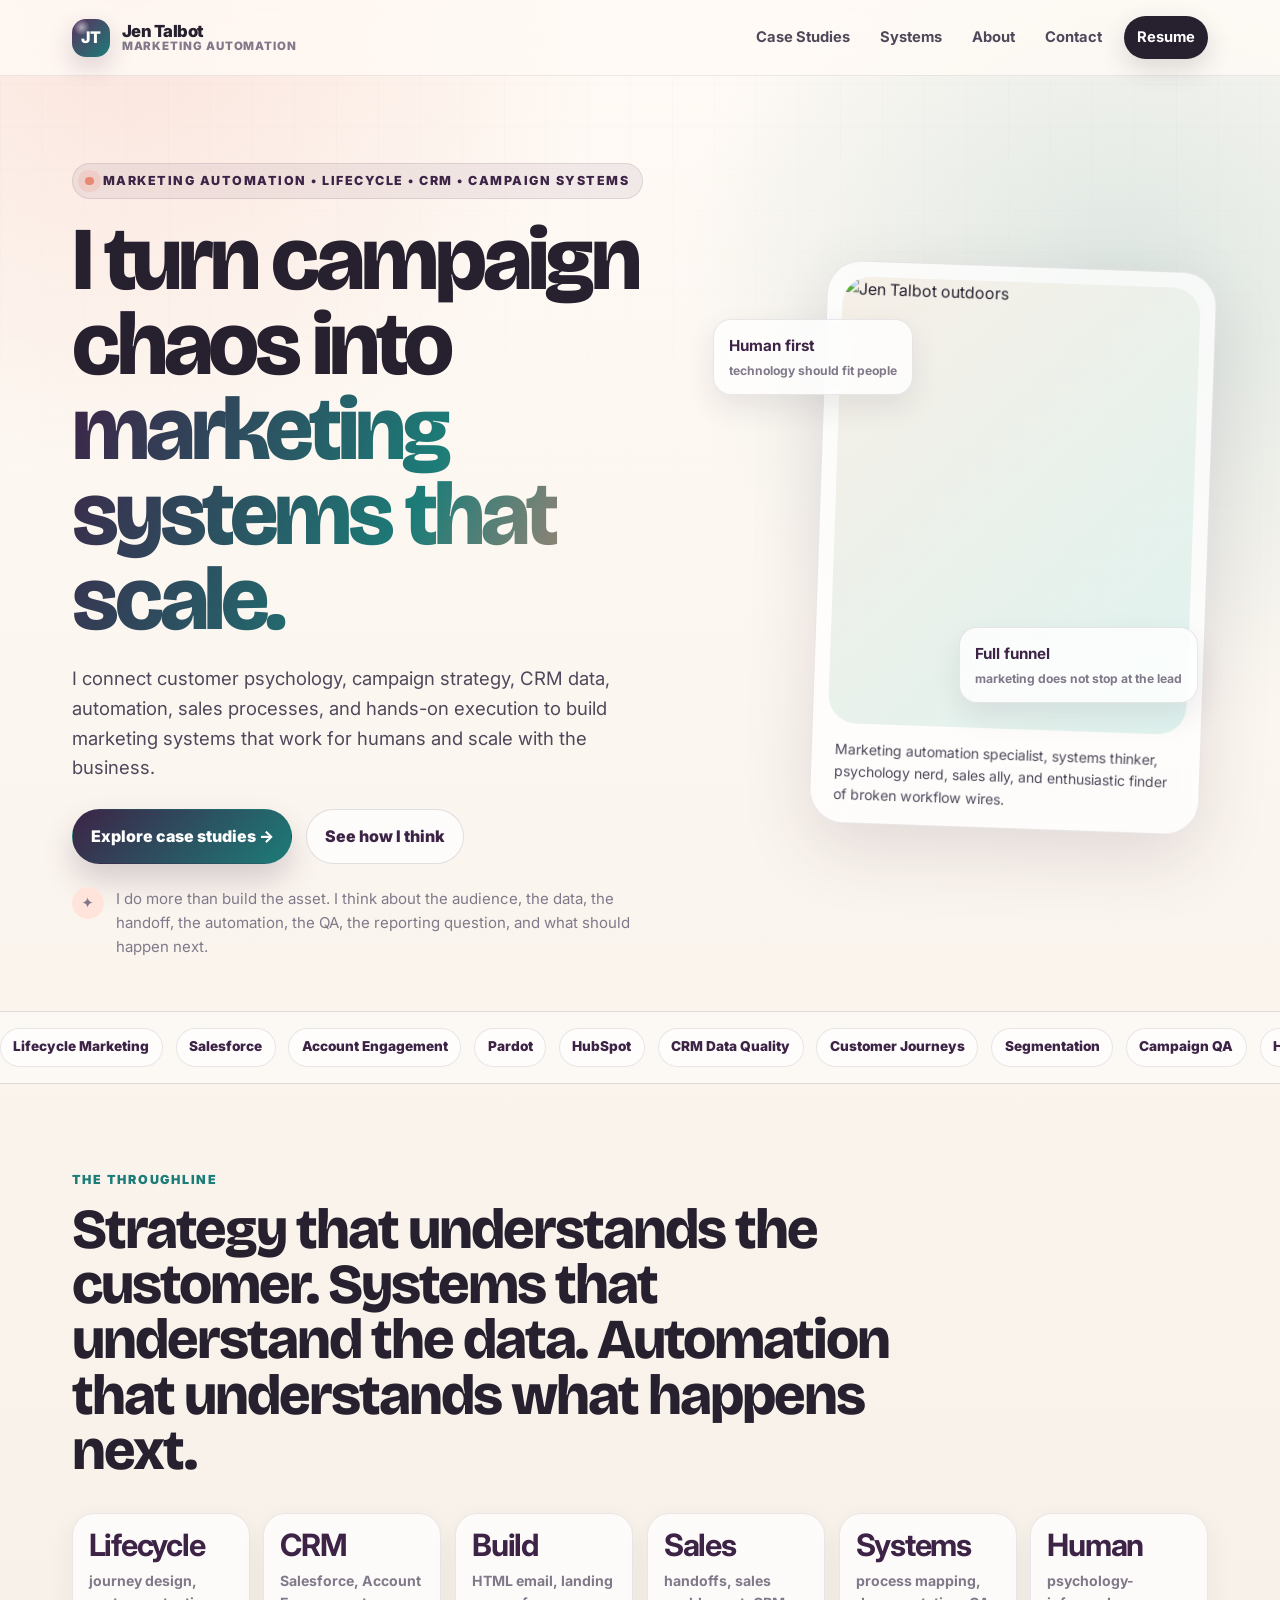
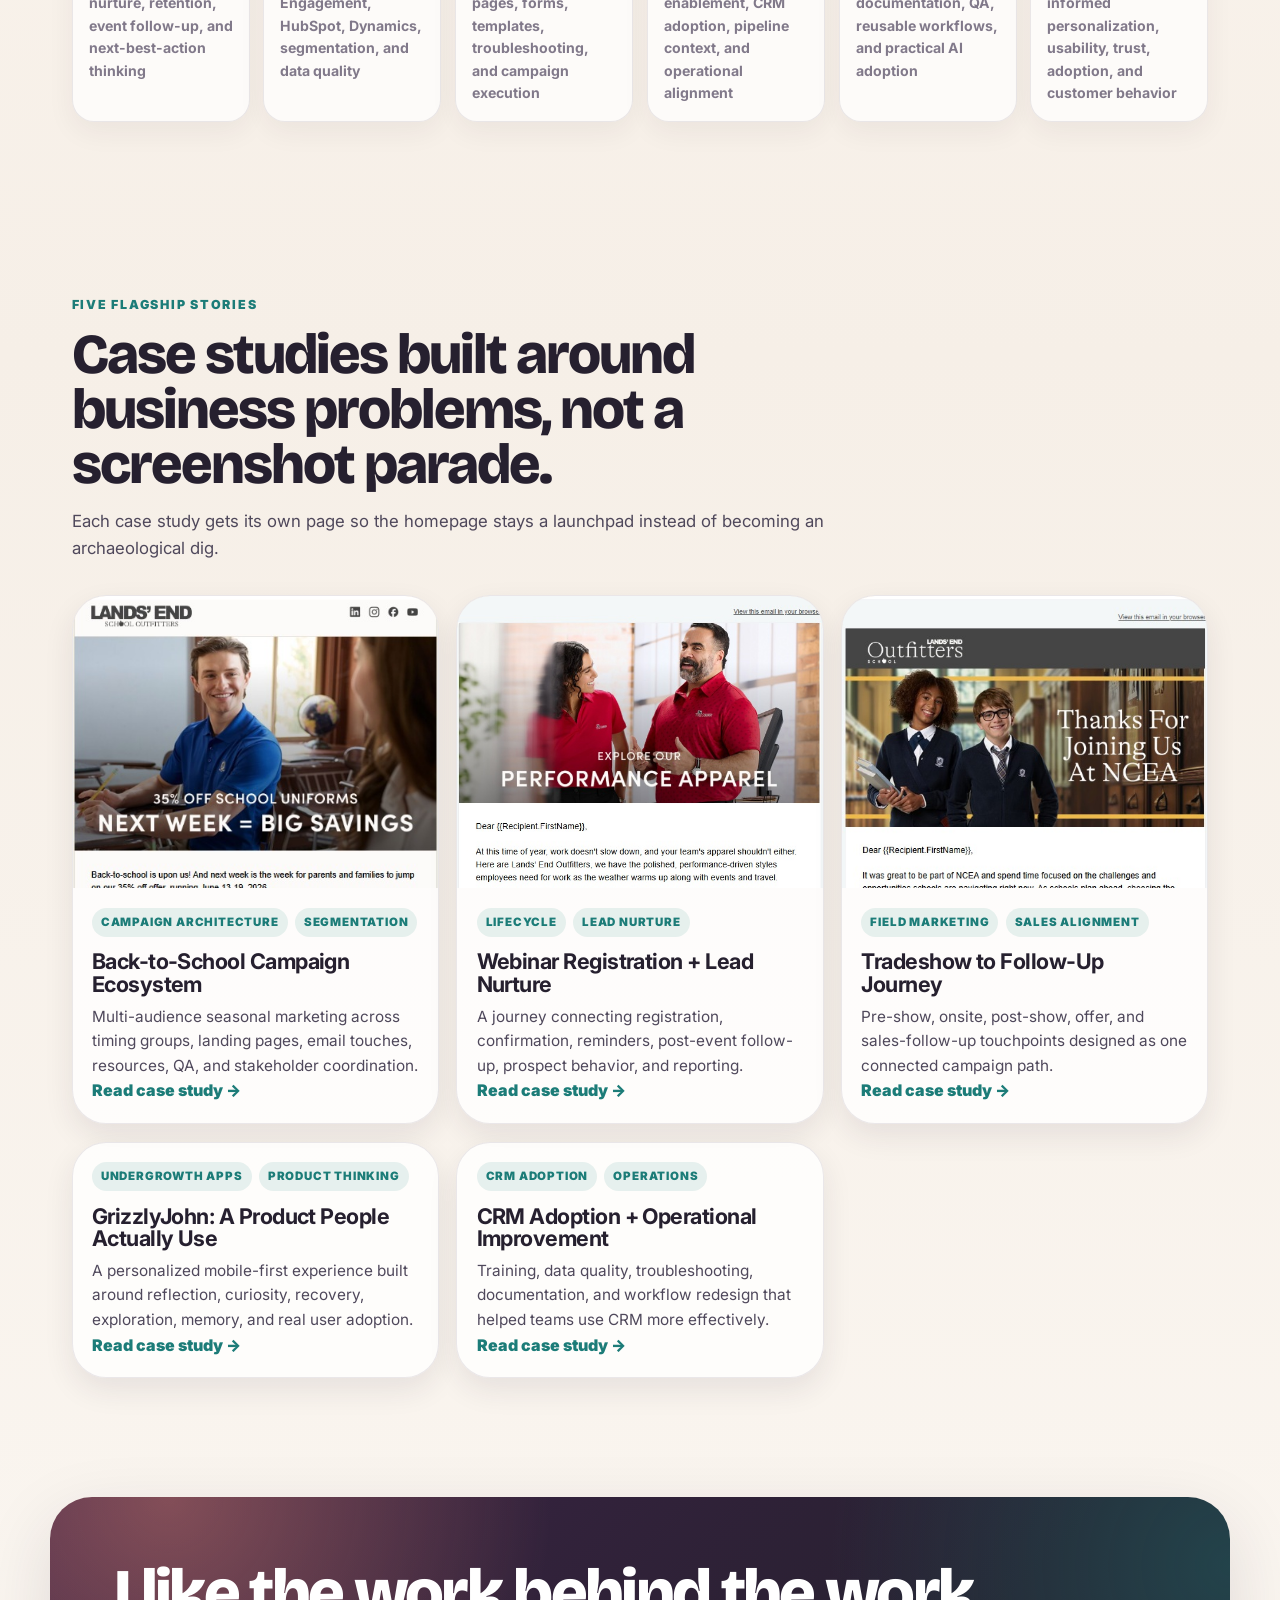
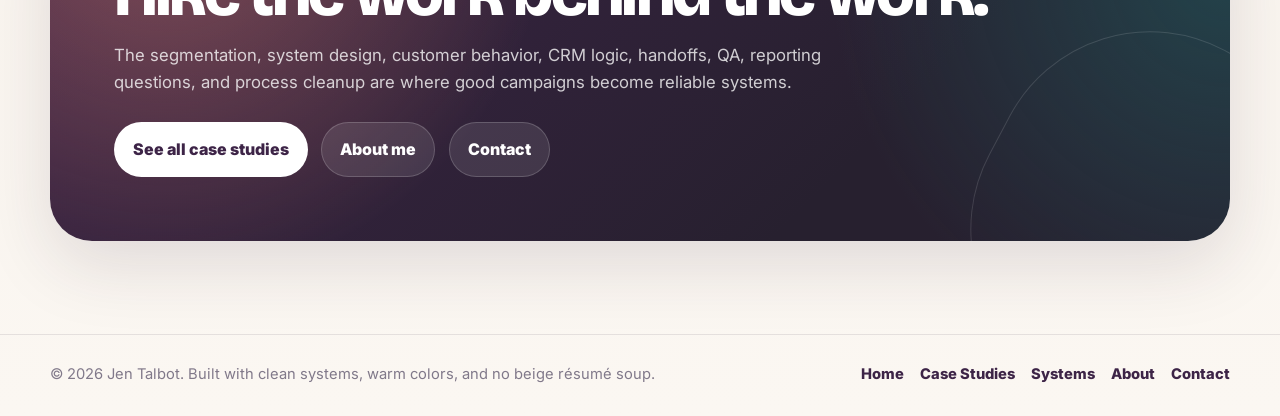
==== commit 9cf83dfe: "Use new outdoor headshot on homepage" ====
--- a/index.html
+++ b/index.html
@@ -52,7 +52,7 @@
 
         <div class="hero-media reveal" aria-label="Jen Talbot portrait">
           <div class="portrait-card">
-            <div class="portrait-frame"><img src="assets/images/jen-talbot-headshot.jpg" alt="Jen Talbot headshot" /></div>
+            <div class="portrait-frame"><img src="https://raw.githubusercontent.com/parkerpixie/JenTalbot/main/assets/images/Headshot%20New.png" alt="Jen Talbot outdoors" /></div>
             <p class="portrait-caption">Marketing automation specialist, systems thinker, psychology nerd, sales ally, and enthusiastic finder of broken workflow wires.</p>
           </div>
           <div class="float-card one" aria-hidden="true"><strong>Human first</strong><span>technology should fit people</span></div>
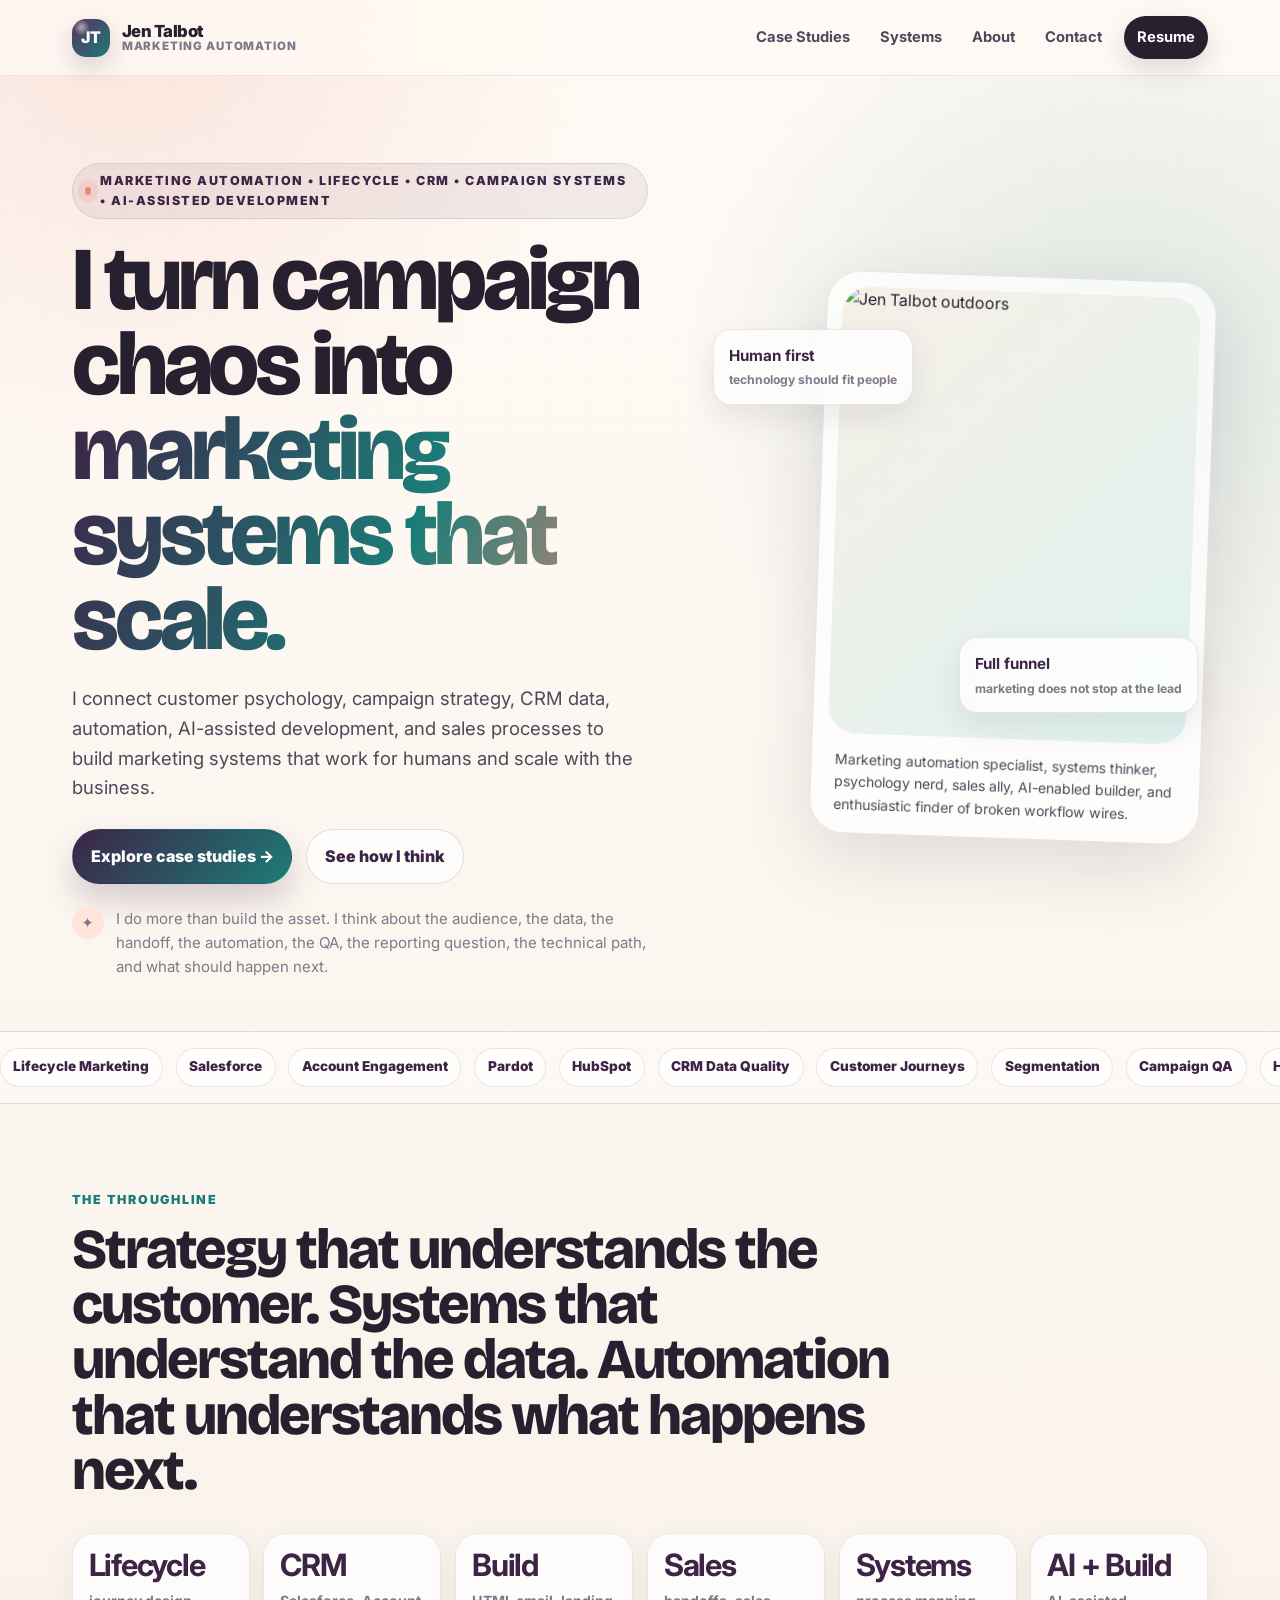
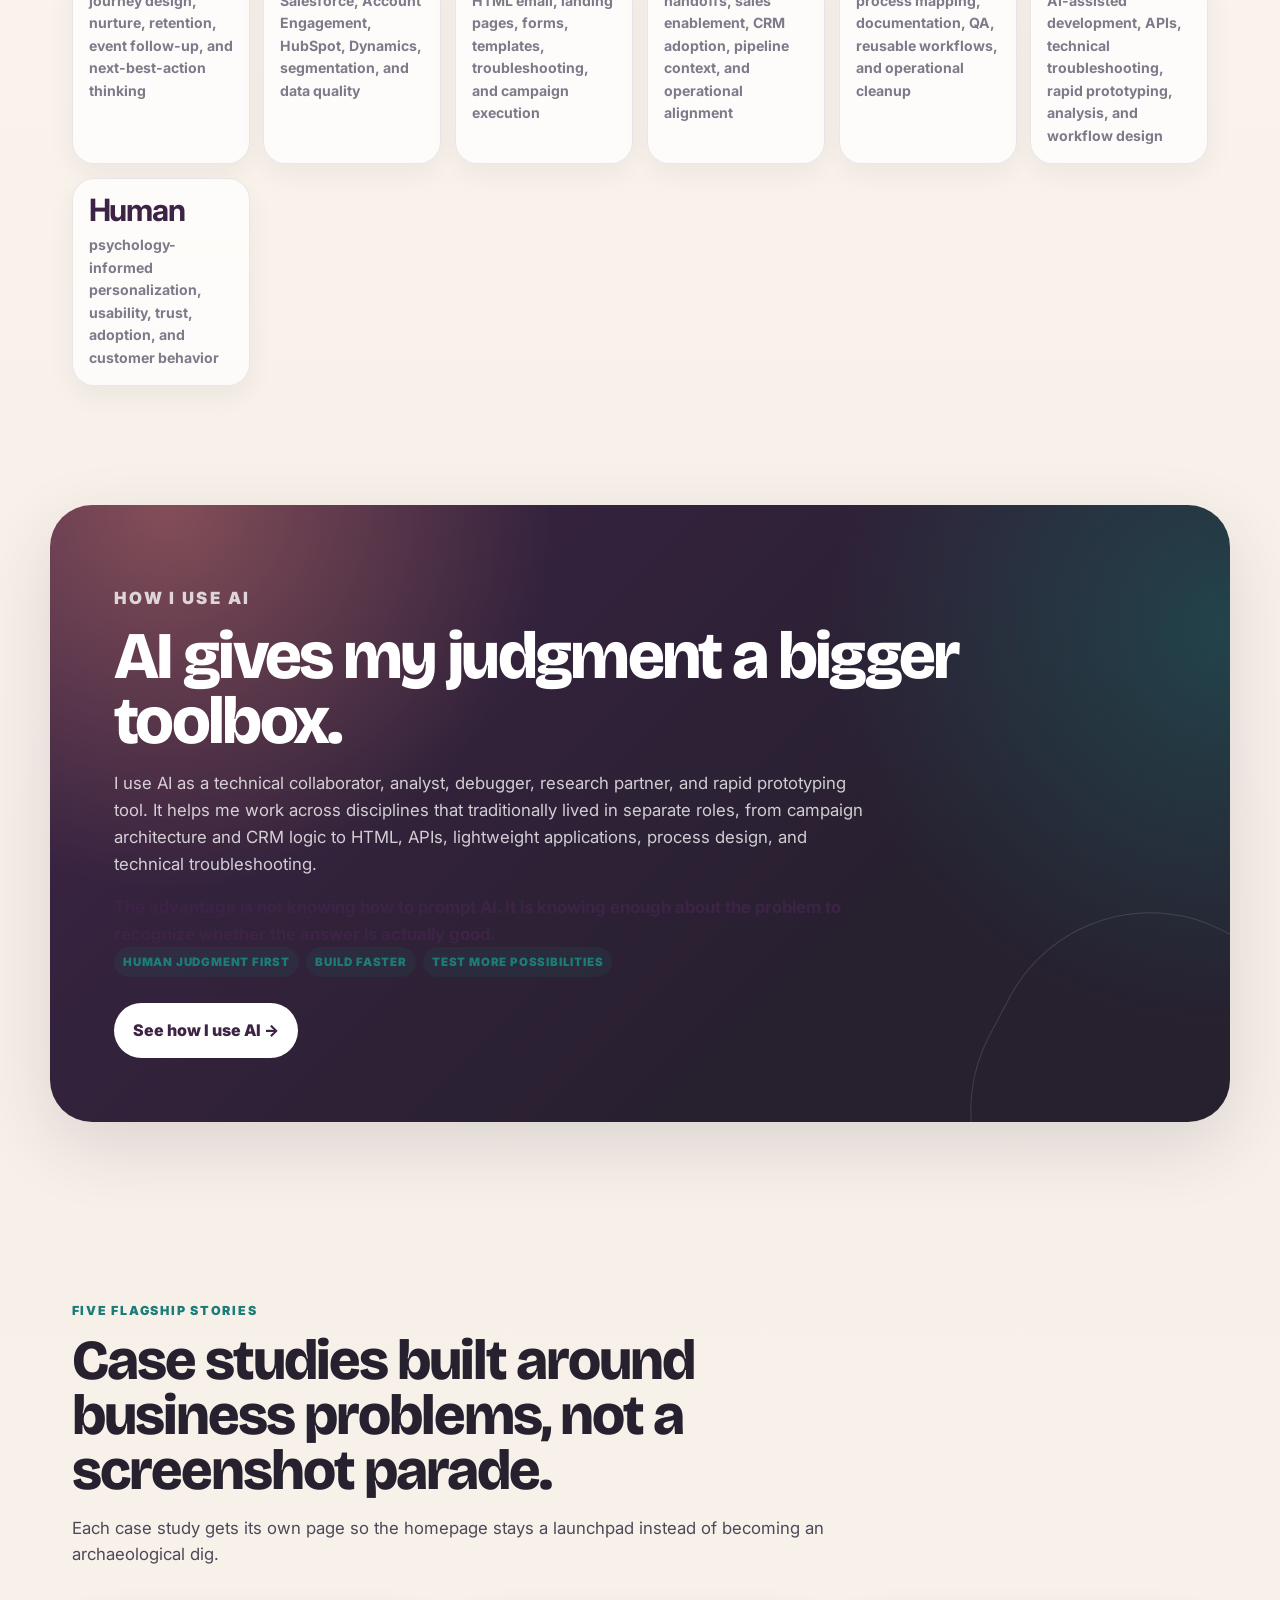
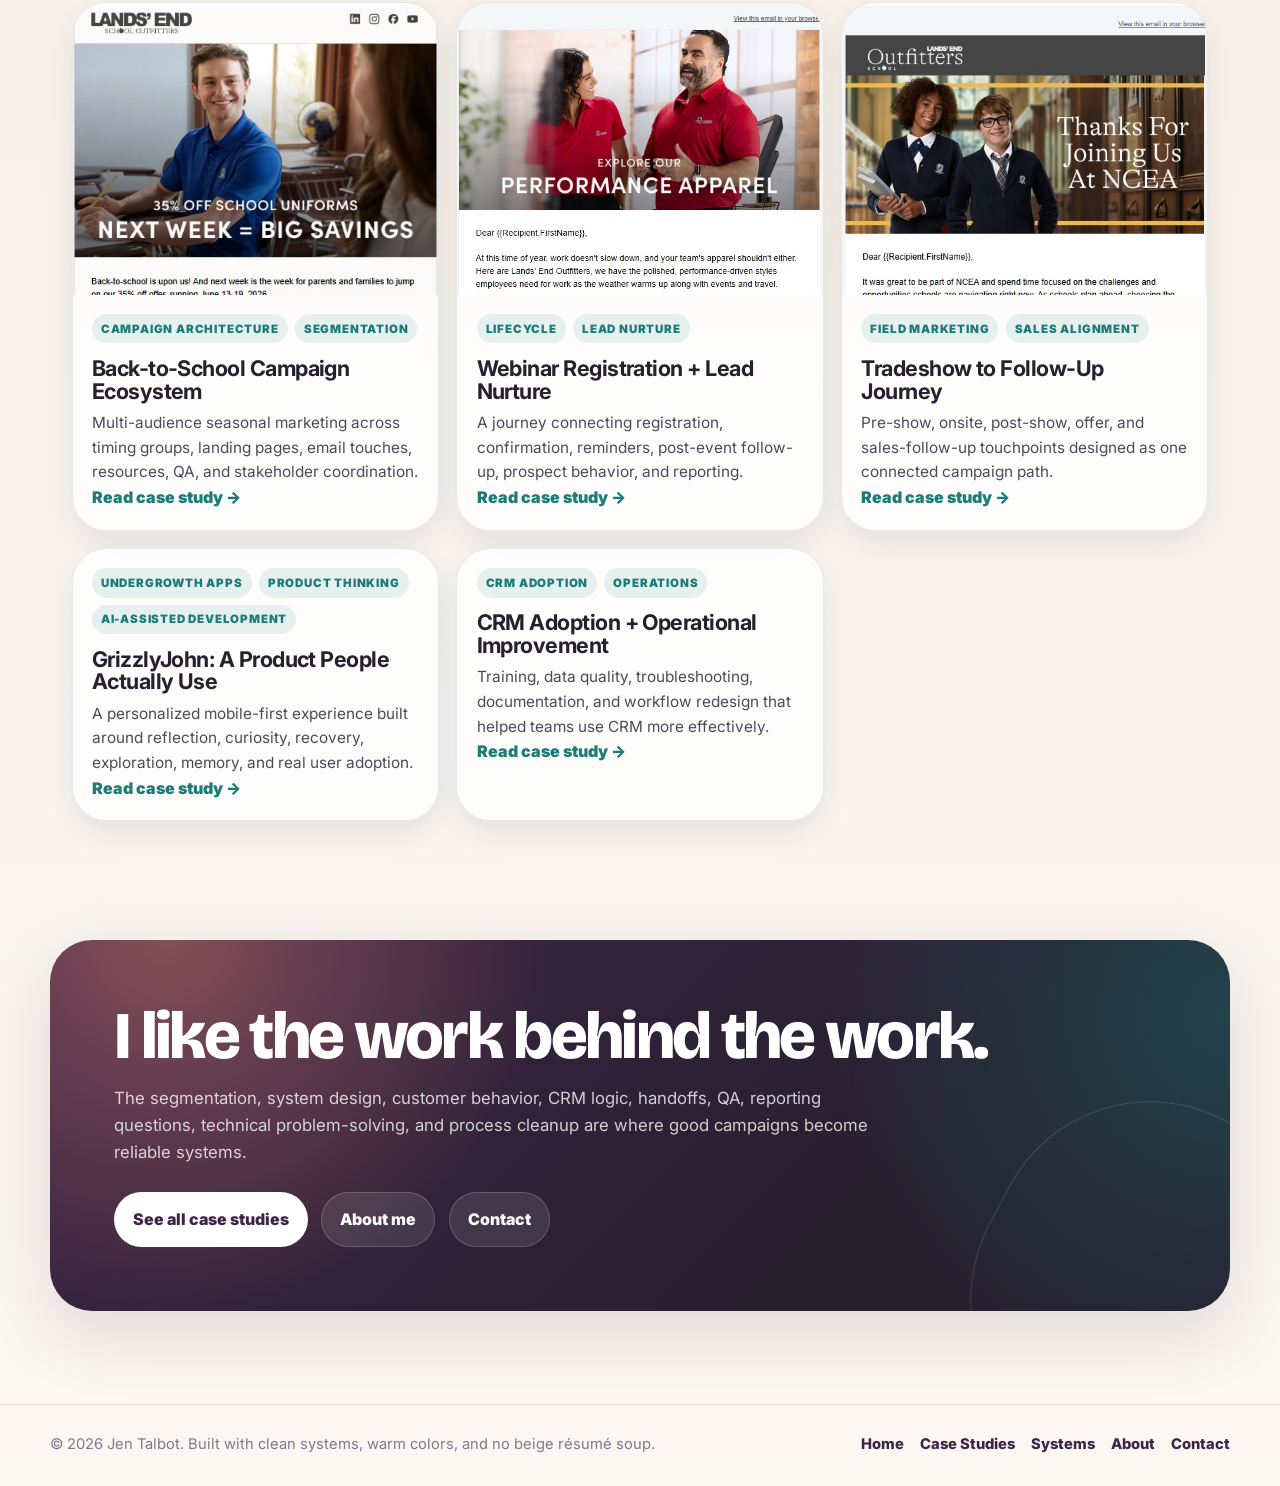
==== commit 2ee2fe98: "Thread AI-assisted development into portfolio homepage" ====
--- a/index.html
+++ b/index.html
@@ -3,7 +3,7 @@
 <head>
   <meta charset="UTF-8" />
   <meta name="viewport" content="width=device-width, initial-scale=1.0" />
-  <meta name="description" content="Jen Talbot is a marketing automation, lifecycle, CRM, and campaign systems professional who turns campaign chaos into marketing systems that scale." />
+  <meta name="description" content="Jen Talbot is a marketing automation, lifecycle, CRM, campaign systems, and AI-assisted development professional who turns campaign chaos into marketing systems that scale." />
   <title>Jen Talbot | Marketing Automation, Lifecycle & Campaign Systems</title>
   <link rel="preconnect" href="https://fonts.googleapis.com">
   <link rel="preconnect" href="https://fonts.gstatic.com" crossorigin>
@@ -34,11 +34,11 @@
     <section class="hero" id="top">
       <div class="hero-grid">
         <div class="hero-content reveal">
-          <span class="eyebrow">marketing automation • lifecycle • CRM • campaign systems</span>
+          <span class="eyebrow">marketing automation • lifecycle • CRM • campaign systems • AI-assisted development</span>
           <h1>I turn campaign chaos into <span class="gradient-text">marketing systems that scale.</span></h1>
           <p class="hero-copy">
-            I connect customer psychology, campaign strategy, CRM data, automation, sales processes,
-            and hands-on execution to build marketing systems that work for humans and scale with the business.
+            I connect customer psychology, campaign strategy, CRM data, automation, AI-assisted development,
+            and sales processes to build marketing systems that work for humans and scale with the business.
           </p>
           <div class="hero-actions">
             <a class="button primary" href="work.html">Explore case studies →</a>
@@ -46,14 +46,14 @@
           </div>
           <div class="hero-note">
             <span class="spark" aria-hidden="true">✦</span>
-            <p>I do more than build the asset. I think about the audience, the data, the handoff, the automation, the QA, the reporting question, and what should happen next.</p>
+            <p>I do more than build the asset. I think about the audience, the data, the handoff, the automation, the QA, the reporting question, the technical path, and what should happen next.</p>
           </div>
         </div>
 
         <div class="hero-media reveal" aria-label="Jen Talbot portrait">
           <div class="portrait-card">
             <div class="portrait-frame"><img src="https://raw.githubusercontent.com/parkerpixie/JenTalbot/main/assets/images/Headshot%20New.png" alt="Jen Talbot outdoors" /></div>
-            <p class="portrait-caption">Marketing automation specialist, systems thinker, psychology nerd, sales ally, and enthusiastic finder of broken workflow wires.</p>
+            <p class="portrait-caption">Marketing automation specialist, systems thinker, psychology nerd, sales ally, AI-enabled builder, and enthusiastic finder of broken workflow wires.</p>
           </div>
           <div class="float-card one" aria-hidden="true"><strong>Human first</strong><span>technology should fit people</span></div>
           <div class="float-card two" aria-hidden="true"><strong>Full funnel</strong><span>marketing does not stop at the lead</span></div>
@@ -63,8 +63,8 @@
 
     <div class="skill-marquee" aria-label="Core capabilities">
       <div class="marquee-track">
-        <span>Lifecycle Marketing</span><span>Salesforce</span><span>Account Engagement</span><span>Pardot</span><span>HubSpot</span><span>CRM Data Quality</span><span>Customer Journeys</span><span>Segmentation</span><span>Campaign QA</span><span>HTML Email</span><span>Landing Pages</span><span>Sales Alignment</span><span>Process Improvement</span>
-        <span>Lifecycle Marketing</span><span>Salesforce</span><span>Account Engagement</span><span>Pardot</span><span>HubSpot</span><span>CRM Data Quality</span><span>Customer Journeys</span><span>Segmentation</span><span>Campaign QA</span><span>HTML Email</span><span>Landing Pages</span><span>Sales Alignment</span><span>Process Improvement</span>
+        <span>Lifecycle Marketing</span><span>Salesforce</span><span>Account Engagement</span><span>Pardot</span><span>HubSpot</span><span>CRM Data Quality</span><span>Customer Journeys</span><span>Segmentation</span><span>Campaign QA</span><span>HTML Email</span><span>AI-Assisted Development</span><span>API Integrations</span><span>AI Workflow Design</span><span>Rapid Prototyping</span><span>Sales Alignment</span><span>Process Improvement</span>
+        <span>Lifecycle Marketing</span><span>Salesforce</span><span>Account Engagement</span><span>Pardot</span><span>HubSpot</span><span>CRM Data Quality</span><span>Customer Journeys</span><span>Segmentation</span><span>Campaign QA</span><span>HTML Email</span><span>AI-Assisted Development</span><span>API Integrations</span><span>AI Workflow Design</span><span>Rapid Prototyping</span><span>Sales Alignment</span><span>Process Improvement</span>
       </div>
     </div>
 
@@ -77,8 +77,28 @@
           <div class="cred-card"><strong>CRM</strong><span>Salesforce, Account Engagement, HubSpot, Dynamics, segmentation, and data quality</span></div>
           <div class="cred-card"><strong>Build</strong><span>HTML email, landing pages, forms, templates, troubleshooting, and campaign execution</span></div>
           <div class="cred-card"><strong>Sales</strong><span>handoffs, sales enablement, CRM adoption, pipeline context, and operational alignment</span></div>
-          <div class="cred-card"><strong>Systems</strong><span>process mapping, documentation, QA, reusable workflows, and practical AI adoption</span></div>
+          <div class="cred-card"><strong>Systems</strong><span>process mapping, documentation, QA, reusable workflows, and operational cleanup</span></div>
+          <div class="cred-card"><strong>AI + Build</strong><span>AI-assisted development, APIs, technical troubleshooting, rapid prototyping, analysis, and workflow design</span></div>
           <div class="cred-card"><strong>Human</strong><span>psychology-informed personalization, usability, trust, adoption, and customer behavior</span></div>
+        </div>
+      </div>
+    </section>
+
+    <section class="cta" aria-labelledby="ai-title">
+      <div class="cta-card reveal">
+        <p class="section-kicker">How I use AI</p>
+        <h2 id="ai-title">AI gives my judgment a bigger toolbox.</h2>
+        <p>
+          I use AI as a technical collaborator, analyst, debugger, research partner, and rapid prototyping tool. It helps me work across disciplines that traditionally lived in separate roles, from campaign architecture and CRM logic to HTML, APIs, lightweight applications, process design, and technical troubleshooting.
+        </p>
+        <p><strong>The advantage is not knowing how to prompt AI. It is knowing enough about the problem to recognize whether the answer is actually good.</strong></p>
+        <div class="tag-row" aria-label="AI working principles">
+          <span class="tag">Human judgment first</span>
+          <span class="tag">Build faster</span>
+          <span class="tag">Test more possibilities</span>
+        </div>
+        <div class="cta-row">
+          <a class="button primary" href="systems.html#ai-force-multiplier">See how I use AI →</a>
         </div>
       </div>
     </section>
@@ -122,7 +142,7 @@
 
           <a class="project-card" href="case-study-grizzlyjohn.html">
             <div class="project-body">
-              <div class="tag-row"><span class="tag">Undergrowth Apps</span><span class="tag">product thinking</span></div>
+              <div class="tag-row"><span class="tag">Undergrowth Apps</span><span class="tag">product thinking</span><span class="tag">AI-assisted development</span></div>
               <h3>GrizzlyJohn: A Product People Actually Use</h3>
               <p>A personalized mobile-first experience built around reflection, curiosity, recovery, exploration, memory, and real user adoption.</p>
               <span class="card-link">Read case study →</span>
@@ -144,7 +164,7 @@
     <section class="cta" aria-labelledby="cta-title">
       <div class="cta-card reveal">
         <h2 id="cta-title">I like the work behind the work.</h2>
-        <p>The segmentation, system design, customer behavior, CRM logic, handoffs, QA, reporting questions, and process cleanup are where good campaigns become reliable systems.</p>
+        <p>The segmentation, system design, customer behavior, CRM logic, handoffs, QA, reporting questions, technical problem-solving, and process cleanup are where good campaigns become reliable systems.</p>
         <div class="cta-row">
           <a class="button primary" href="work.html">See all case studies</a>
           <a class="button secondary" href="about.html">About me</a>
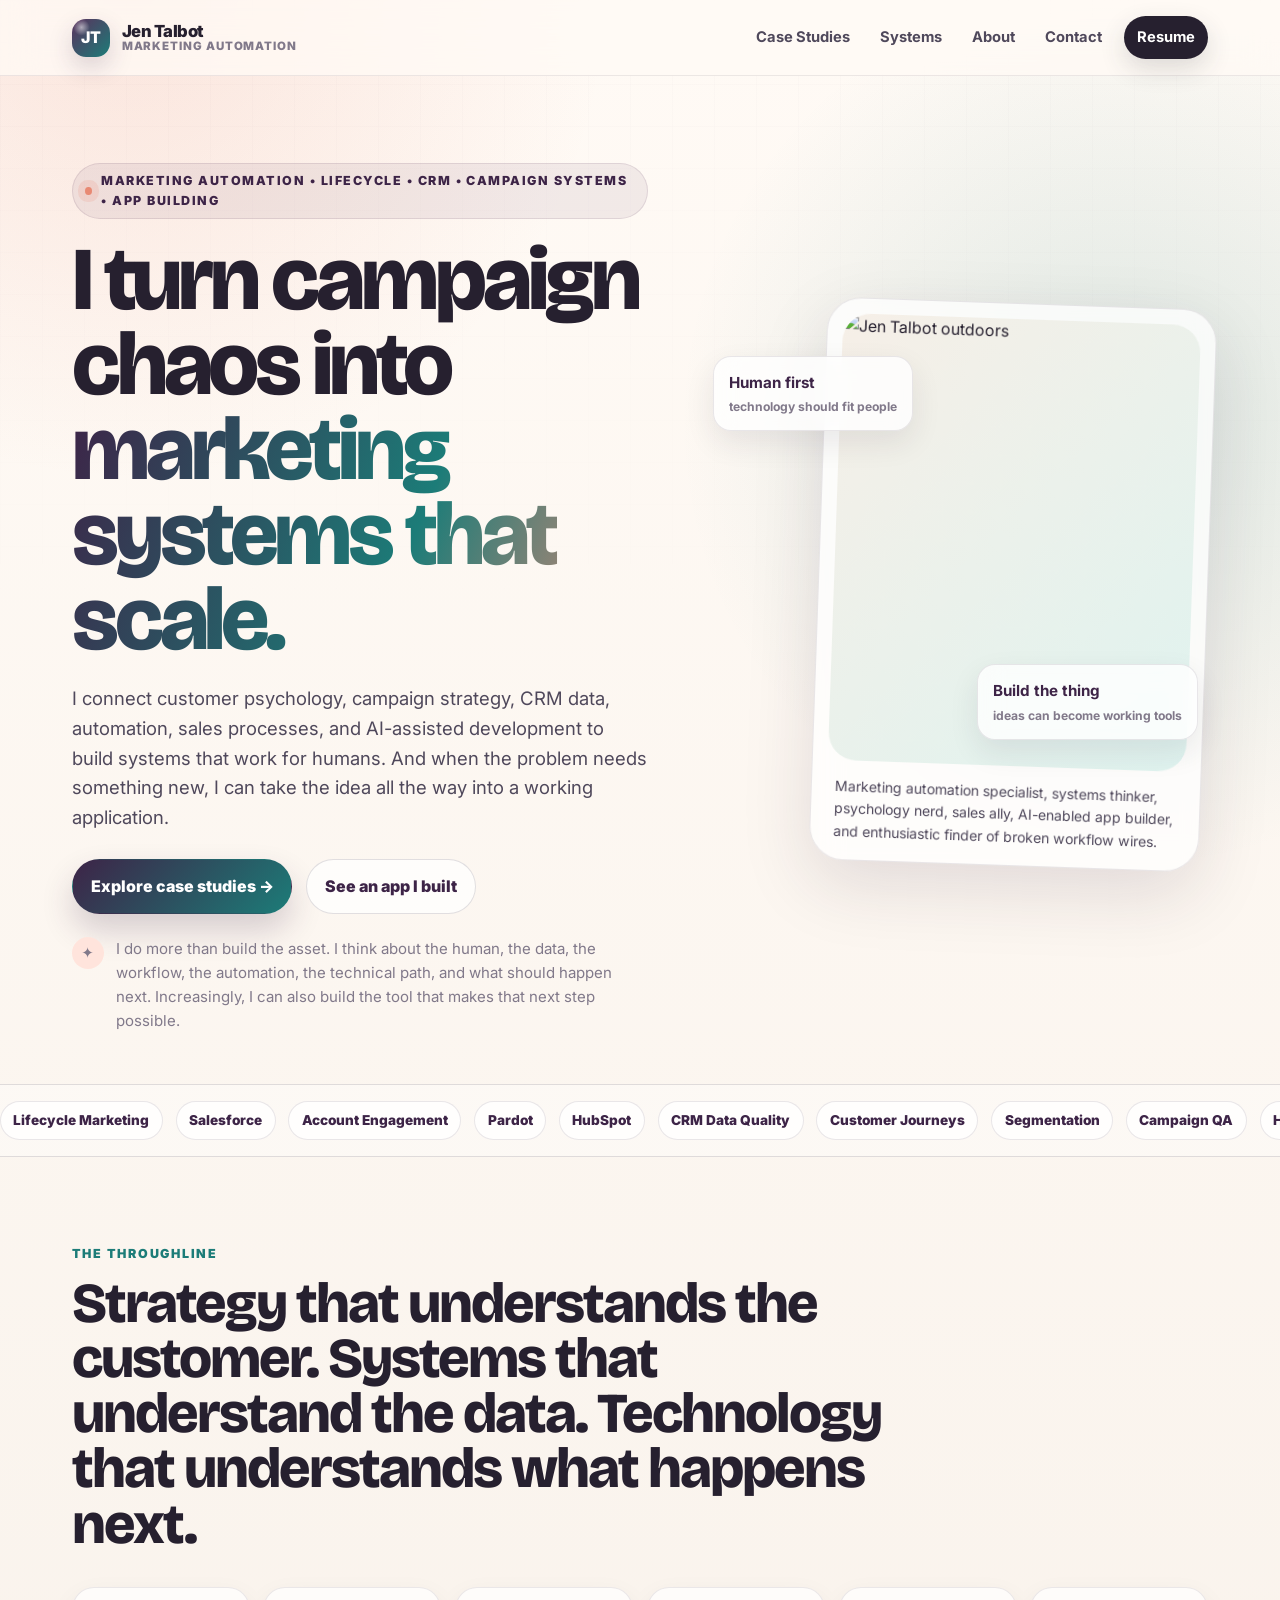
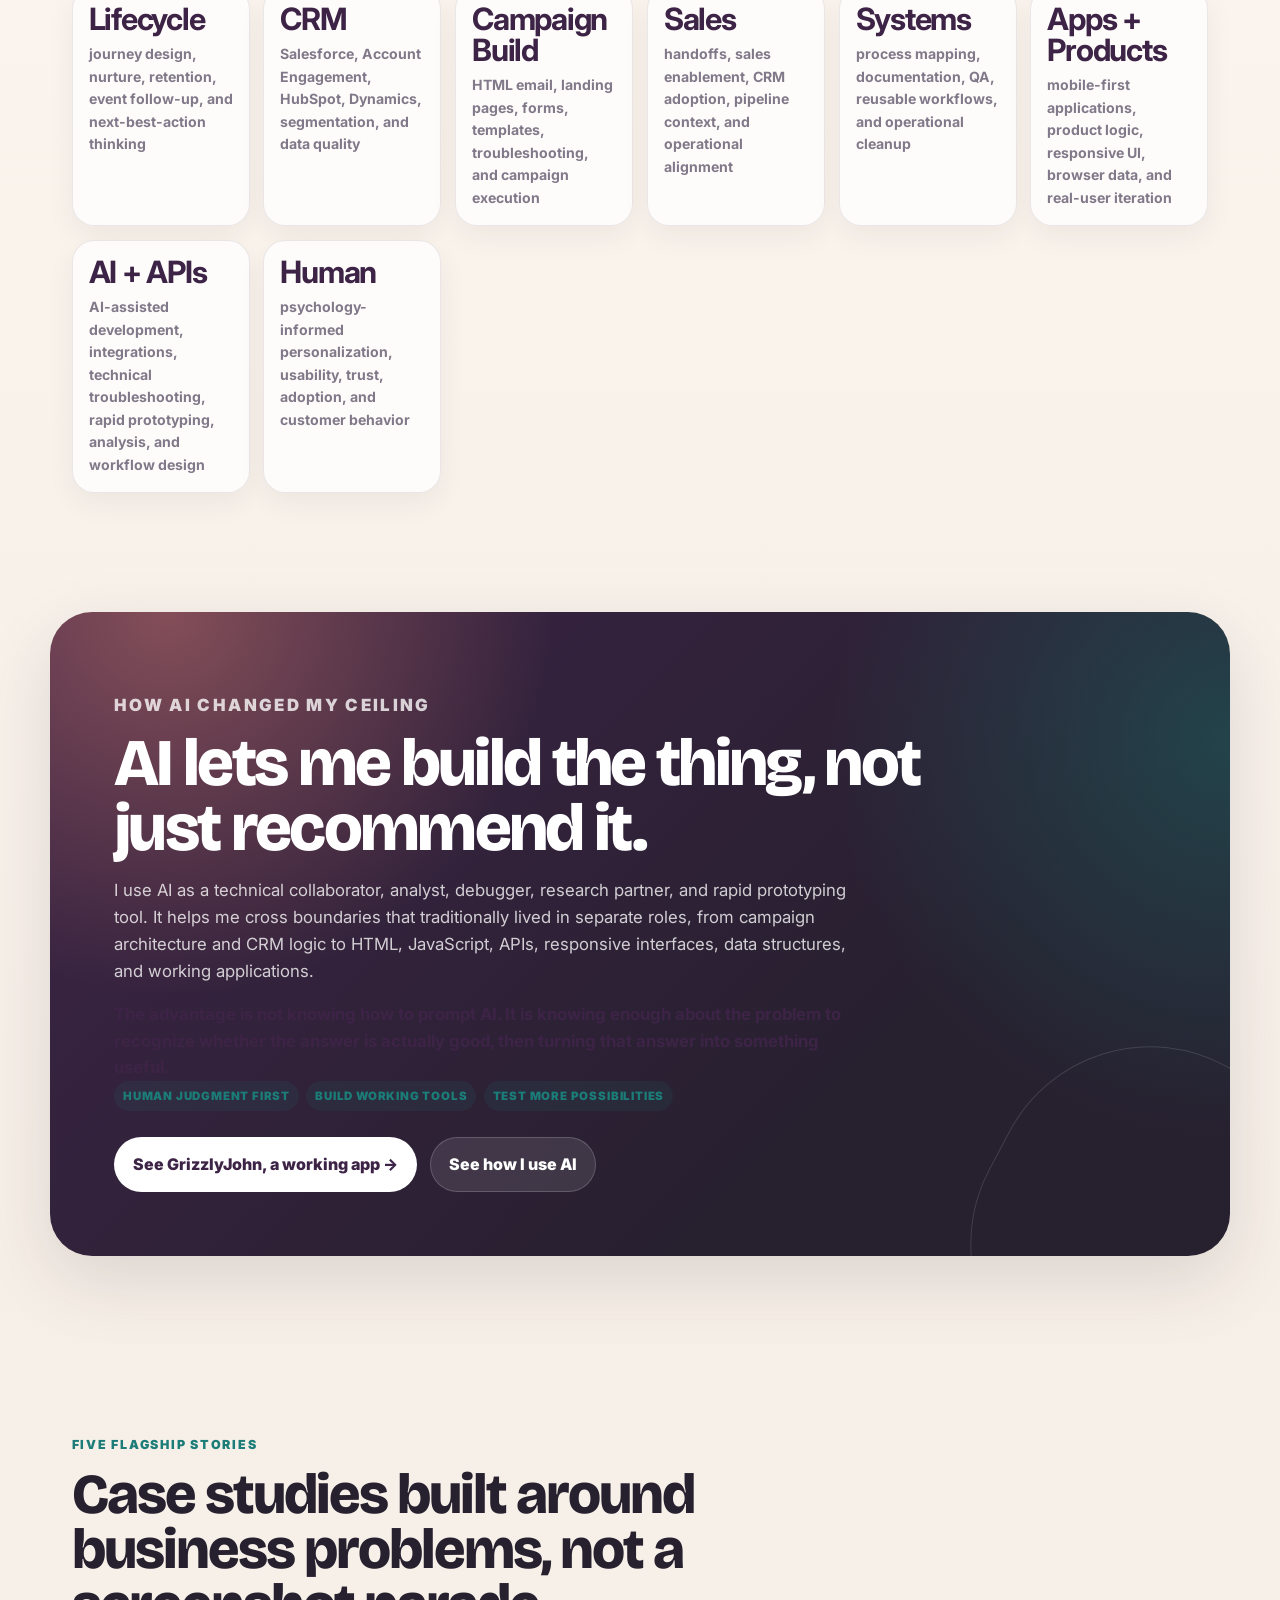
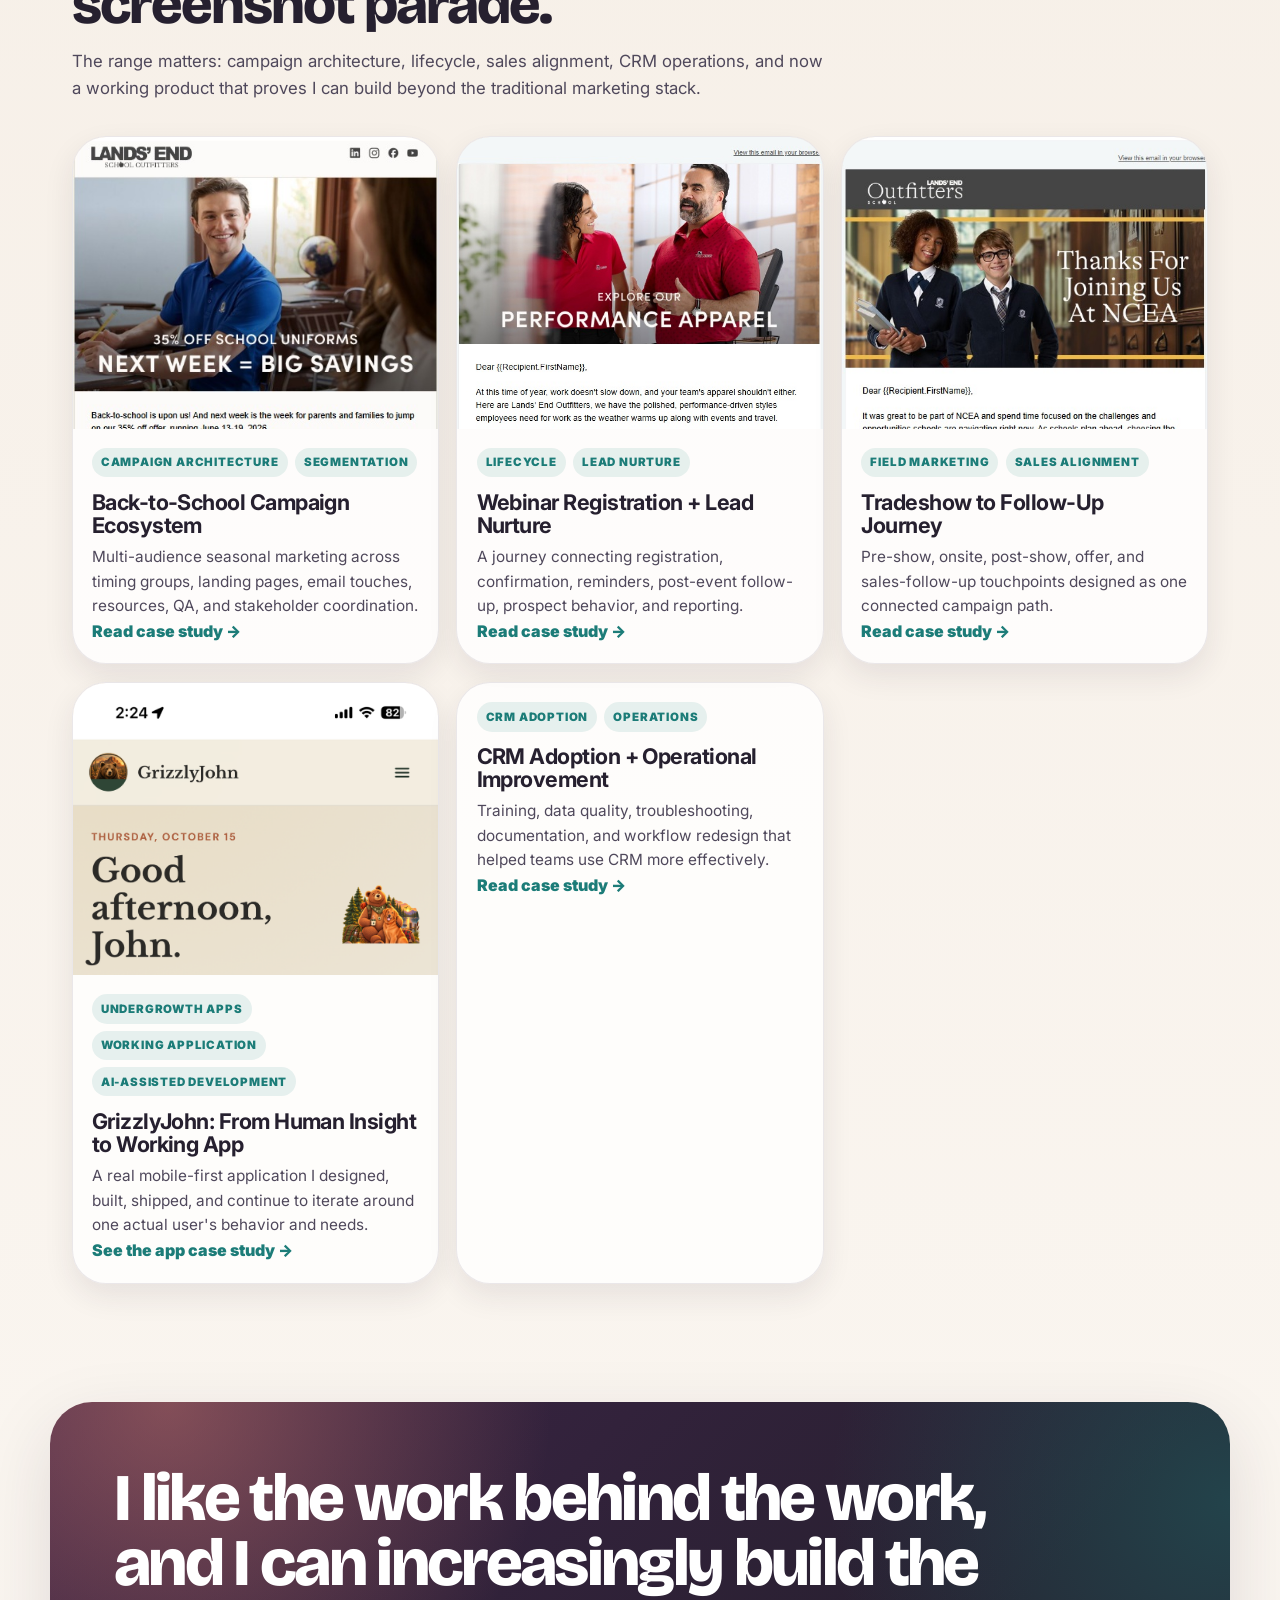
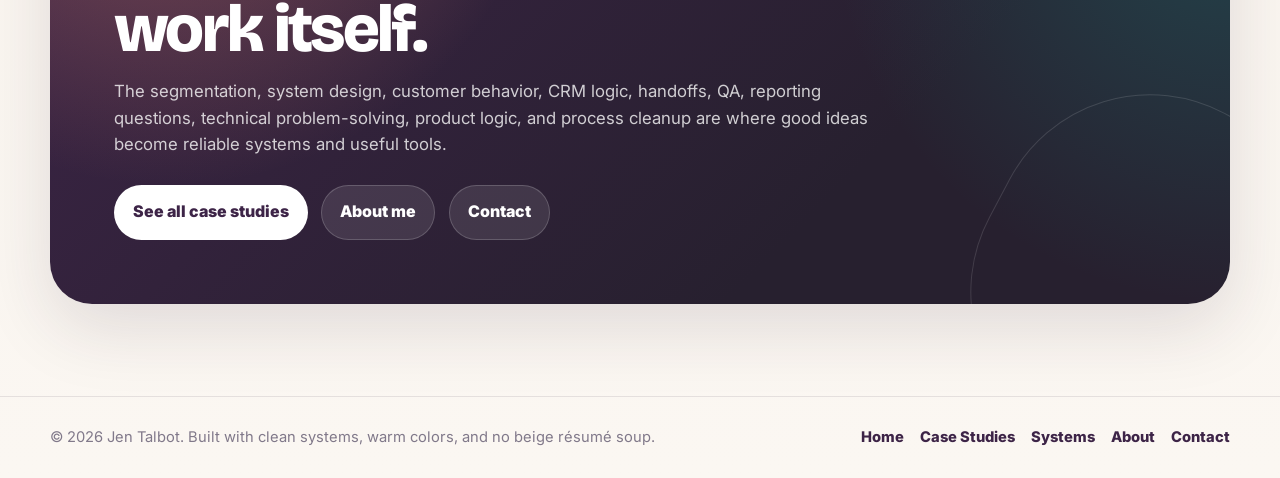
==== commit d5a4f34d: "Make app building a visible portfolio strength" ====
--- a/index.html
+++ b/index.html
@@ -3,8 +3,8 @@
 <head>
   <meta charset="UTF-8" />
   <meta name="viewport" content="width=device-width, initial-scale=1.0" />
-  <meta name="description" content="Jen Talbot is a marketing automation, lifecycle, CRM, campaign systems, and AI-assisted development professional who turns campaign chaos into marketing systems that scale." />
-  <title>Jen Talbot | Marketing Automation, Lifecycle & Campaign Systems</title>
+  <meta name="description" content="Jen Talbot is a marketing automation, lifecycle, CRM, campaign systems, and AI-assisted app builder who turns campaign chaos into scalable systems and working tools." />
+  <title>Jen Talbot | Marketing Automation, Systems & AI-Assisted App Builder</title>
   <link rel="preconnect" href="https://fonts.googleapis.com">
   <link rel="preconnect" href="https://fonts.gstatic.com" crossorigin>
   <link href="https://fonts.googleapis.com/css2?family=Fraunces:opsz,wght@9..144,650;9..144,800&family=Inter:wght@400;600;700;800;900&display=swap" rel="stylesheet">
@@ -34,51 +34,51 @@
     <section class="hero" id="top">
       <div class="hero-grid">
         <div class="hero-content reveal">
-          <span class="eyebrow">marketing automation • lifecycle • CRM • campaign systems • AI-assisted development</span>
+          <span class="eyebrow">marketing automation • lifecycle • CRM • campaign systems • app building</span>
           <h1>I turn campaign chaos into <span class="gradient-text">marketing systems that scale.</span></h1>
           <p class="hero-copy">
-            I connect customer psychology, campaign strategy, CRM data, automation, AI-assisted development,
-            and sales processes to build marketing systems that work for humans and scale with the business.
+            I connect customer psychology, campaign strategy, CRM data, automation, sales processes, and AI-assisted development to build systems that work for humans. And when the problem needs something new, I can take the idea all the way into a working application.
           </p>
           <div class="hero-actions">
             <a class="button primary" href="work.html">Explore case studies →</a>
-            <a class="button secondary" href="systems.html">See how I think</a>
+            <a class="button secondary" href="case-study-grizzlyjohn.html">See an app I built</a>
           </div>
           <div class="hero-note">
             <span class="spark" aria-hidden="true">✦</span>
-            <p>I do more than build the asset. I think about the audience, the data, the handoff, the automation, the QA, the reporting question, the technical path, and what should happen next.</p>
+            <p>I do more than build the asset. I think about the human, the data, the workflow, the automation, the technical path, and what should happen next. Increasingly, I can also build the tool that makes that next step possible.</p>
           </div>
         </div>
 
         <div class="hero-media reveal" aria-label="Jen Talbot portrait">
           <div class="portrait-card">
             <div class="portrait-frame"><img src="https://raw.githubusercontent.com/parkerpixie/JenTalbot/main/assets/images/Headshot%20New.png" alt="Jen Talbot outdoors" /></div>
-            <p class="portrait-caption">Marketing automation specialist, systems thinker, psychology nerd, sales ally, AI-enabled builder, and enthusiastic finder of broken workflow wires.</p>
+            <p class="portrait-caption">Marketing automation specialist, systems thinker, psychology nerd, sales ally, AI-enabled app builder, and enthusiastic finder of broken workflow wires.</p>
           </div>
           <div class="float-card one" aria-hidden="true"><strong>Human first</strong><span>technology should fit people</span></div>
-          <div class="float-card two" aria-hidden="true"><strong>Full funnel</strong><span>marketing does not stop at the lead</span></div>
+          <div class="float-card two" aria-hidden="true"><strong>Build the thing</strong><span>ideas can become working tools</span></div>
         </div>
       </div>
     </section>
 
     <div class="skill-marquee" aria-label="Core capabilities">
       <div class="marquee-track">
-        <span>Lifecycle Marketing</span><span>Salesforce</span><span>Account Engagement</span><span>Pardot</span><span>HubSpot</span><span>CRM Data Quality</span><span>Customer Journeys</span><span>Segmentation</span><span>Campaign QA</span><span>HTML Email</span><span>AI-Assisted Development</span><span>API Integrations</span><span>AI Workflow Design</span><span>Rapid Prototyping</span><span>Sales Alignment</span><span>Process Improvement</span>
-        <span>Lifecycle Marketing</span><span>Salesforce</span><span>Account Engagement</span><span>Pardot</span><span>HubSpot</span><span>CRM Data Quality</span><span>Customer Journeys</span><span>Segmentation</span><span>Campaign QA</span><span>HTML Email</span><span>AI-Assisted Development</span><span>API Integrations</span><span>AI Workflow Design</span><span>Rapid Prototyping</span><span>Sales Alignment</span><span>Process Improvement</span>
+        <span>Lifecycle Marketing</span><span>Salesforce</span><span>Account Engagement</span><span>Pardot</span><span>HubSpot</span><span>CRM Data Quality</span><span>Customer Journeys</span><span>Segmentation</span><span>Campaign QA</span><span>HTML/CSS</span><span>JavaScript</span><span>Application Development</span><span>AI-Assisted Development</span><span>API Integrations</span><span>AI Workflow Design</span><span>Rapid Prototyping</span><span>Sales Alignment</span><span>Process Improvement</span>
+        <span>Lifecycle Marketing</span><span>Salesforce</span><span>Account Engagement</span><span>Pardot</span><span>HubSpot</span><span>CRM Data Quality</span><span>Customer Journeys</span><span>Segmentation</span><span>Campaign QA</span><span>HTML/CSS</span><span>JavaScript</span><span>Application Development</span><span>AI-Assisted Development</span><span>API Integrations</span><span>AI Workflow Design</span><span>Rapid Prototyping</span><span>Sales Alignment</span><span>Process Improvement</span>
       </div>
     </div>
 
     <section class="proof" aria-labelledby="proof-title">
       <div class="section-wrap">
         <p class="section-kicker">The throughline</p>
-        <h2 class="section-title" id="proof-title">Strategy that understands the customer. Systems that understand the data. Automation that understands what happens next.</h2>
+        <h2 class="section-title" id="proof-title">Strategy that understands the customer. Systems that understand the data. Technology that understands what happens next.</h2>
         <div class="cred-grid reveal">
           <div class="cred-card"><strong>Lifecycle</strong><span>journey design, nurture, retention, event follow-up, and next-best-action thinking</span></div>
           <div class="cred-card"><strong>CRM</strong><span>Salesforce, Account Engagement, HubSpot, Dynamics, segmentation, and data quality</span></div>
-          <div class="cred-card"><strong>Build</strong><span>HTML email, landing pages, forms, templates, troubleshooting, and campaign execution</span></div>
+          <div class="cred-card"><strong>Campaign Build</strong><span>HTML email, landing pages, forms, templates, troubleshooting, and campaign execution</span></div>
           <div class="cred-card"><strong>Sales</strong><span>handoffs, sales enablement, CRM adoption, pipeline context, and operational alignment</span></div>
           <div class="cred-card"><strong>Systems</strong><span>process mapping, documentation, QA, reusable workflows, and operational cleanup</span></div>
-          <div class="cred-card"><strong>AI + Build</strong><span>AI-assisted development, APIs, technical troubleshooting, rapid prototyping, analysis, and workflow design</span></div>
+          <div class="cred-card"><strong>Apps + Products</strong><span>mobile-first applications, product logic, responsive UI, browser data, and real-user iteration</span></div>
+          <div class="cred-card"><strong>AI + APIs</strong><span>AI-assisted development, integrations, technical troubleshooting, rapid prototyping, analysis, and workflow design</span></div>
           <div class="cred-card"><strong>Human</strong><span>psychology-informed personalization, usability, trust, adoption, and customer behavior</span></div>
         </div>
       </div>
@@ -86,19 +86,20 @@
 
     <section class="cta" aria-labelledby="ai-title">
       <div class="cta-card reveal">
-        <p class="section-kicker">How I use AI</p>
-        <h2 id="ai-title">AI gives my judgment a bigger toolbox.</h2>
+        <p class="section-kicker">How AI changed my ceiling</p>
+        <h2 id="ai-title">AI lets me build the thing, not just recommend it.</h2>
         <p>
-          I use AI as a technical collaborator, analyst, debugger, research partner, and rapid prototyping tool. It helps me work across disciplines that traditionally lived in separate roles, from campaign architecture and CRM logic to HTML, APIs, lightweight applications, process design, and technical troubleshooting.
+          I use AI as a technical collaborator, analyst, debugger, research partner, and rapid prototyping tool. It helps me cross boundaries that traditionally lived in separate roles, from campaign architecture and CRM logic to HTML, JavaScript, APIs, responsive interfaces, data structures, and working applications.
         </p>
-        <p><strong>The advantage is not knowing how to prompt AI. It is knowing enough about the problem to recognize whether the answer is actually good.</strong></p>
+        <p><strong>The advantage is not knowing how to prompt AI. It is knowing enough about the problem to recognize whether the answer is actually good, then turning that answer into something useful.</strong></p>
         <div class="tag-row" aria-label="AI working principles">
           <span class="tag">Human judgment first</span>
-          <span class="tag">Build faster</span>
+          <span class="tag">Build working tools</span>
           <span class="tag">Test more possibilities</span>
         </div>
         <div class="cta-row">
-          <a class="button primary" href="systems.html#ai-force-multiplier">See how I use AI →</a>
+          <a class="button primary" href="case-study-grizzlyjohn.html">See GrizzlyJohn, a working app →</a>
+          <a class="button secondary" href="systems.html#ai-force-multiplier">See how I use AI</a>
         </div>
       </div>
     </section>
@@ -107,55 +108,31 @@
       <div class="section-wrap">
         <p class="section-kicker">Five flagship stories</p>
         <h2 class="section-title" id="featured-title">Case studies built around business problems, not a screenshot parade.</h2>
-        <p class="section-copy">Each case study gets its own page so the homepage stays a launchpad instead of becoming an archaeological dig.</p>
+        <p class="section-copy">The range matters: campaign architecture, lifecycle, sales alignment, CRM operations, and now a working product that proves I can build beyond the traditional marketing stack.</p>
 
         <div class="featured-grid reveal">
           <a class="project-card" href="case-study-back-to-school.html">
             <div class="project-image"><img src="assets/images/work-bts-email.jpg" alt="Back-to-School campaign email preview" /></div>
-            <div class="project-body">
-              <div class="tag-row"><span class="tag">campaign architecture</span><span class="tag">segmentation</span></div>
-              <h3>Back-to-School Campaign Ecosystem</h3>
-              <p>Multi-audience seasonal marketing across timing groups, landing pages, email touches, resources, QA, and stakeholder coordination.</p>
-              <span class="card-link">Read case study →</span>
-            </div>
+            <div class="project-body"><div class="tag-row"><span class="tag">campaign architecture</span><span class="tag">segmentation</span></div><h3>Back-to-School Campaign Ecosystem</h3><p>Multi-audience seasonal marketing across timing groups, landing pages, email touches, resources, QA, and stakeholder coordination.</p><span class="card-link">Read case study →</span></div>
           </a>
 
           <a class="project-card" href="case-study-webinar-nurture.html">
             <div class="project-image"><img src="assets/images/work-brand-story.jpg" alt="Webinar and nurture campaign preview" /></div>
-            <div class="project-body">
-              <div class="tag-row"><span class="tag">lifecycle</span><span class="tag">lead nurture</span></div>
-              <h3>Webinar Registration + Lead Nurture</h3>
-              <p>A journey connecting registration, confirmation, reminders, post-event follow-up, prospect behavior, and reporting.</p>
-              <span class="card-link">Read case study →</span>
-            </div>
+            <div class="project-body"><div class="tag-row"><span class="tag">lifecycle</span><span class="tag">lead nurture</span></div><h3>Webinar Registration + Lead Nurture</h3><p>A journey connecting registration, confirmation, reminders, post-event follow-up, prospect behavior, and reporting.</p><span class="card-link">Read case study →</span></div>
           </a>
 
           <a class="project-card" href="case-study-tradeshow-journey.html">
             <div class="project-image"><img src="assets/images/work-ncea-postshow.jpg" alt="Tradeshow follow-up campaign preview" /></div>
-            <div class="project-body">
-              <div class="tag-row"><span class="tag">field marketing</span><span class="tag">sales alignment</span></div>
-              <h3>Tradeshow to Follow-Up Journey</h3>
-              <p>Pre-show, onsite, post-show, offer, and sales-follow-up touchpoints designed as one connected campaign path.</p>
-              <span class="card-link">Read case study →</span>
-            </div>
+            <div class="project-body"><div class="tag-row"><span class="tag">field marketing</span><span class="tag">sales alignment</span></div><h3>Tradeshow to Follow-Up Journey</h3><p>Pre-show, onsite, post-show, offer, and sales-follow-up touchpoints designed as one connected campaign path.</p><span class="card-link">Read case study →</span></div>
           </a>
 
           <a class="project-card" href="case-study-grizzlyjohn.html">
-            <div class="project-body">
-              <div class="tag-row"><span class="tag">Undergrowth Apps</span><span class="tag">product thinking</span><span class="tag">AI-assisted development</span></div>
-              <h3>GrizzlyJohn: A Product People Actually Use</h3>
-              <p>A personalized mobile-first experience built around reflection, curiosity, recovery, exploration, memory, and real user adoption.</p>
-              <span class="card-link">Read case study →</span>
-            </div>
+            <div class="project-image"><img src="assets/images/grizzlyjohn-today.png" alt="GrizzlyJohn working mobile app home screen" style="object-position:top center;" /></div>
+            <div class="project-body"><div class="tag-row"><span class="tag">Undergrowth Apps</span><span class="tag">working application</span><span class="tag">AI-assisted development</span></div><h3>GrizzlyJohn: From Human Insight to Working App</h3><p>A real mobile-first application I designed, built, shipped, and continue to iterate around one actual user's behavior and needs.</p><span class="card-link">See the app case study →</span></div>
           </a>
 
           <a class="project-card" href="case-study-crm-operations.html">
-            <div class="project-body">
-              <div class="tag-row"><span class="tag">CRM adoption</span><span class="tag">operations</span></div>
-              <h3>CRM Adoption + Operational Improvement</h3>
-              <p>Training, data quality, troubleshooting, documentation, and workflow redesign that helped teams use CRM more effectively.</p>
-              <span class="card-link">Read case study →</span>
-            </div>
+            <div class="project-body"><div class="tag-row"><span class="tag">CRM adoption</span><span class="tag">operations</span></div><h3>CRM Adoption + Operational Improvement</h3><p>Training, data quality, troubleshooting, documentation, and workflow redesign that helped teams use CRM more effectively.</p><span class="card-link">Read case study →</span></div>
           </a>
         </div>
       </div>
@@ -163,23 +140,14 @@
 
     <section class="cta" aria-labelledby="cta-title">
       <div class="cta-card reveal">
-        <h2 id="cta-title">I like the work behind the work.</h2>
-        <p>The segmentation, system design, customer behavior, CRM logic, handoffs, QA, reporting questions, technical problem-solving, and process cleanup are where good campaigns become reliable systems.</p>
-        <div class="cta-row">
-          <a class="button primary" href="work.html">See all case studies</a>
-          <a class="button secondary" href="about.html">About me</a>
-          <a class="button secondary" href="contact.html">Contact</a>
-        </div>
+        <h2 id="cta-title">I like the work behind the work, and I can increasingly build the work itself.</h2>
+        <p>The segmentation, system design, customer behavior, CRM logic, handoffs, QA, reporting questions, technical problem-solving, product logic, and process cleanup are where good ideas become reliable systems and useful tools.</p>
+        <div class="cta-row"><a class="button primary" href="work.html">See all case studies</a><a class="button secondary" href="about.html">About me</a><a class="button secondary" href="contact.html">Contact</a></div>
       </div>
     </section>
   </main>
 
-  <footer class="site-footer">
-    <div class="footer-inner">
-      <p>© <span id="year"></span> Jen Talbot. Built with clean systems, warm colors, and no beige résumé soup.</p>
-      <div class="footer-links"><a href="index.html">Home</a><a href="work.html">Case Studies</a><a href="systems.html">Systems</a><a href="about.html">About</a><a href="contact.html">Contact</a></div>
-    </div>
-  </footer>
+  <footer class="site-footer"><div class="footer-inner"><p>© <span id="year"></span> Jen Talbot. Built with clean systems, warm colors, and no beige résumé soup.</p><div class="footer-links"><a href="index.html">Home</a><a href="work.html">Case Studies</a><a href="systems.html">Systems</a><a href="about.html">About</a><a href="contact.html">Contact</a></div></div></footer>
 
   <script>
     const navToggle = document.querySelector('.nav-toggle');
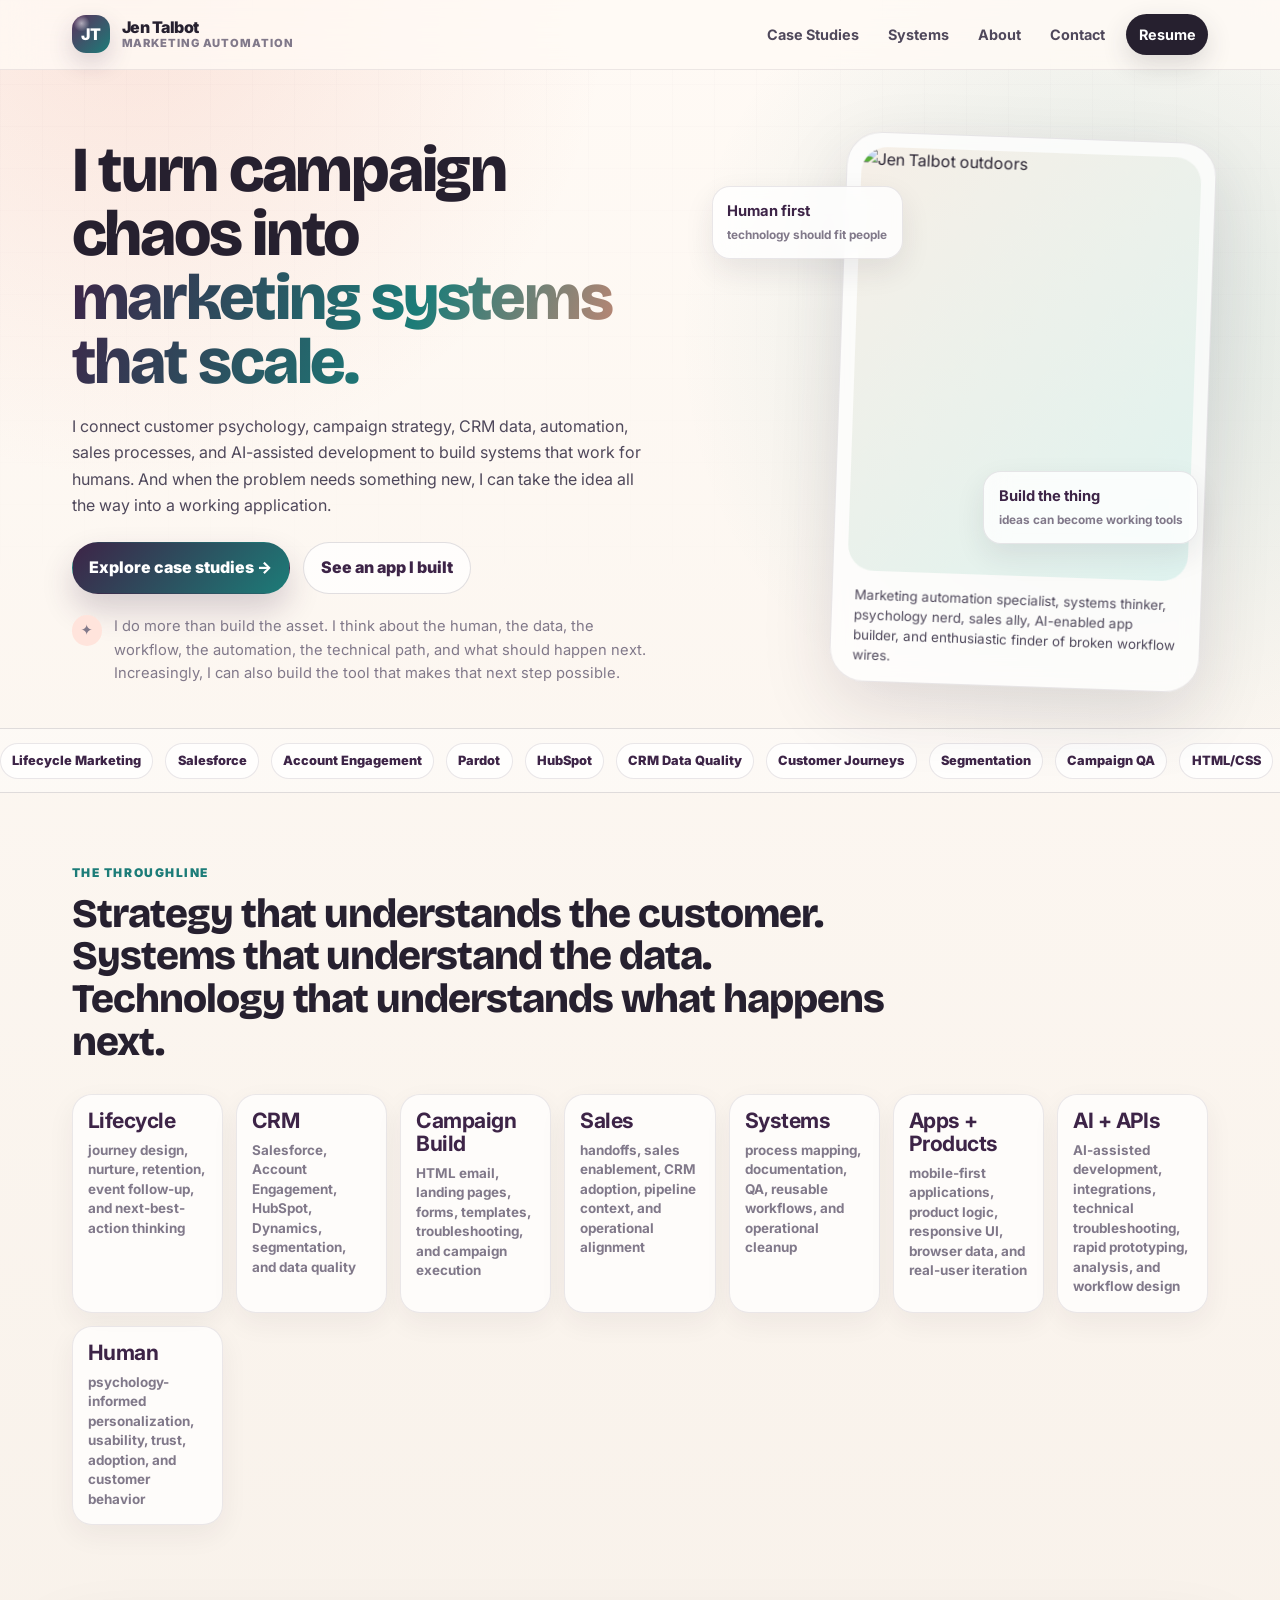
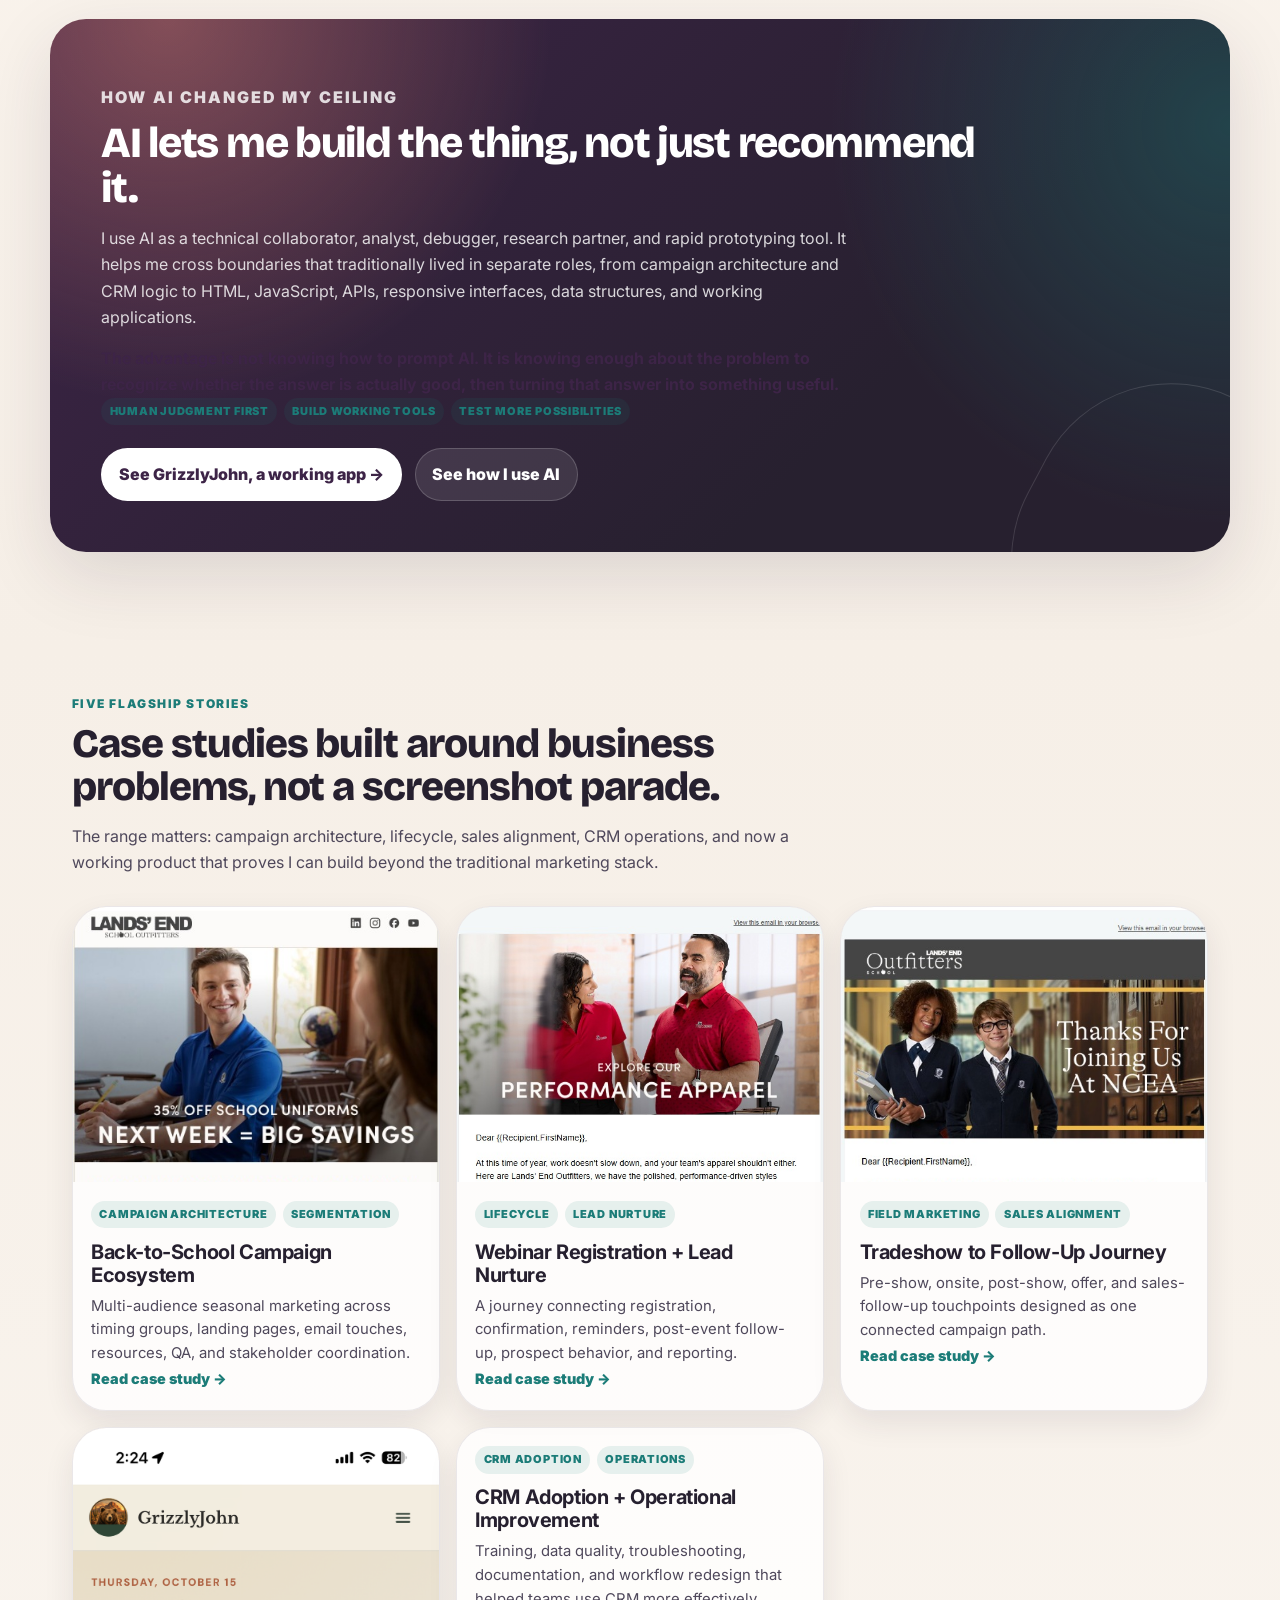
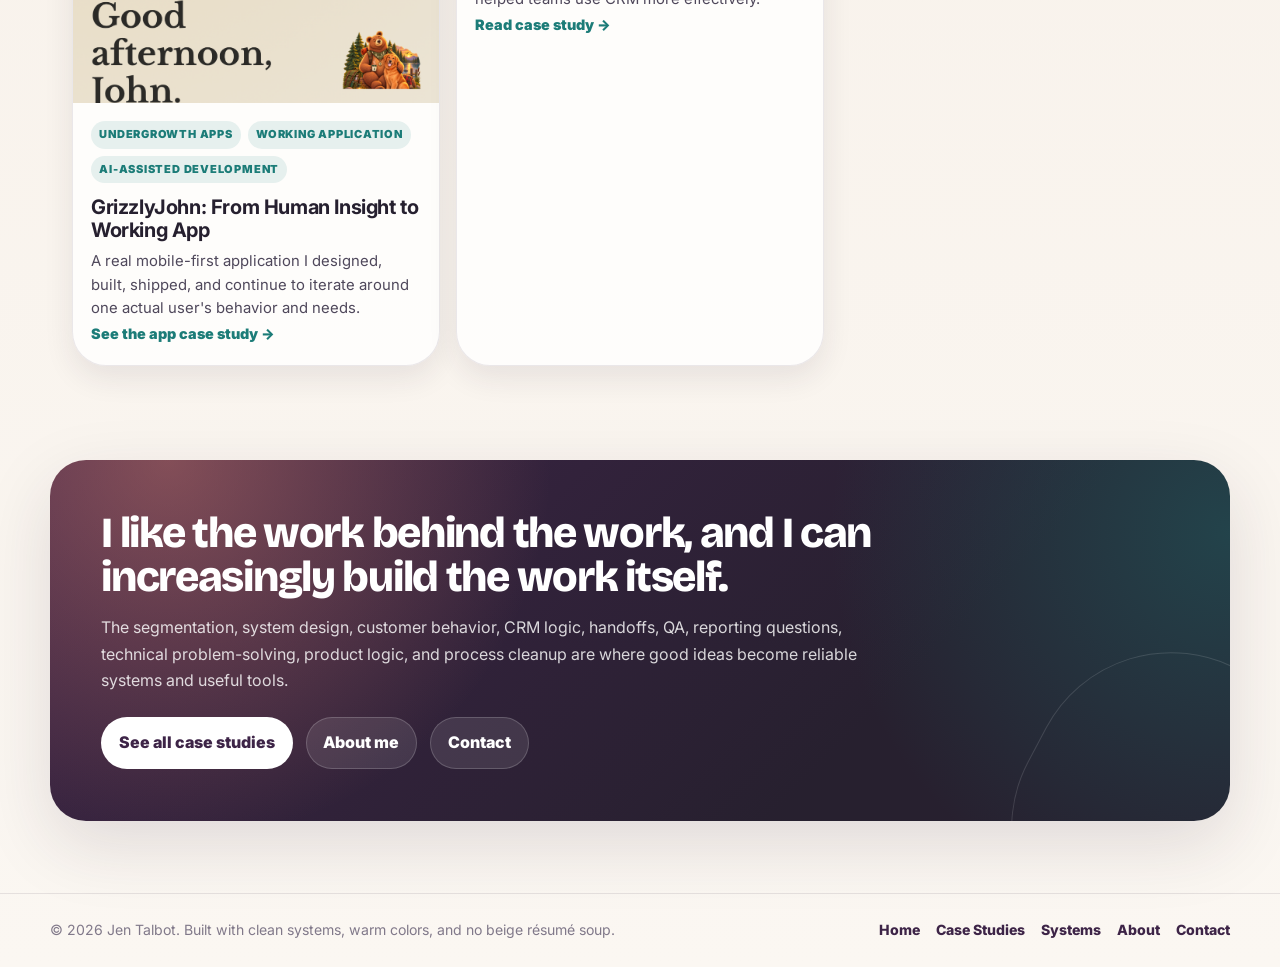
==== commit a2d5d144: "Refine homepage hero alignment and simplify intro" ====
--- a/index.html
+++ b/index.html
@@ -9,6 +9,23 @@
   <link rel="preconnect" href="https://fonts.gstatic.com" crossorigin>
   <link href="https://fonts.googleapis.com/css2?family=Fraunces:opsz,wght@9..144,650;9..144,800&family=Inter:wght@400;600;700;800;900&display=swap" rel="stylesheet">
   <link rel="stylesheet" href="style.css" />
+  <style>
+    .home-hero h1 { margin-top: 0; }
+
+    @media (min-width: 761px) {
+      .home-hero .hero-media {
+        display: flex;
+        align-items: center;
+        justify-content: flex-end;
+      }
+
+      .home-hero .portrait-card {
+        position: relative;
+        top: auto;
+        right: auto;
+      }
+    }
+  </style>
 </head>
 <body>
   <a class="skip-link" href="#main">Skip to content</a>
@@ -31,10 +48,9 @@
   </header>
 
   <main id="main">
-    <section class="hero" id="top">
+    <section class="hero home-hero" id="top">
       <div class="hero-grid">
         <div class="hero-content reveal">
-          <span class="eyebrow">marketing automation • lifecycle • CRM • campaign systems • app building</span>
           <h1>I turn campaign chaos into <span class="gradient-text">marketing systems that scale.</span></h1>
           <p class="hero-copy">
             I connect customer psychology, campaign strategy, CRM data, automation, sales processes, and AI-assisted development to build systems that work for humans. And when the problem needs something new, I can take the idea all the way into a working application.
--- a/style.css
+++ b/style.css
@@ -1,10 +1,4 @@
 @import url('https://fonts.googleapis.com/css2?family=Bricolage+Grotesque:wght@400;500;600;700;800&family=Inter:wght@400;500;600;700;800;900&display=swap');
-
-/* =========================================================
-   Jen Talbot Portfolio Homepage
-   File: style.css
-   Image paths assume your files live in /assets/images/
-   ========================================================= */
 
 :root {
   --ink: #26202f;
@@ -33,14 +27,8 @@
   --font-body: "Inter", system-ui, -apple-system, BlinkMacSystemFont, "Segoe UI", sans-serif;
 }
 
-* {
-  box-sizing: border-box;
-}
-
-html {
-  scroll-behavior: smooth;
-}
-
+* { box-sizing: border-box; }
+html { scroll-behavior: smooth; }
 body {
   margin: 0;
   color: var(--ink);
@@ -52,7 +40,6 @@
   line-height: 1.6;
   overflow-x: hidden;
 }
-
 body::before {
   content: "";
   position: fixed;
@@ -65,24 +52,10 @@
   mask-image: linear-gradient(to bottom, rgba(0,0,0,0.55), transparent 74%);
   z-index: -2;
 }
-
-img {
-  max-width: 100%;
-  display: block;
-}
-
-a {
-  color: inherit;
-  text-decoration: none;
-}
-
-p {
-  margin: 0;
-}
-
-strong {
-  color: var(--plum-deep);
-}
+img { max-width: 100%; display: block; }
+a { color: inherit; text-decoration: none; }
+p { margin: 0; }
+strong { color: var(--plum-deep); }
 
 .skip-link {
   position: absolute;
@@ -95,10 +68,7 @@
   border-radius: 999px;
   transition: top 0.2s ease;
 }
-
-.skip-link:focus {
-  top: 14px;
-}
+.skip-link:focus { top: 14px; }
 
 .site-nav {
   position: sticky;
@@ -108,17 +78,15 @@
   background: rgba(255, 250, 245, 0.78);
   border-bottom: 1px solid rgba(73, 61, 84, 0.1);
 }
-
 .nav-inner {
   max-width: var(--max);
   margin: 0 auto;
-  padding: 1rem 1.35rem;
+  padding: 0.85rem 1.35rem;
   display: flex;
   align-items: center;
   justify-content: space-between;
   gap: 1rem;
 }
-
 .brand {
   display: inline-flex;
   align-items: center;
@@ -126,7 +94,6 @@
   font-weight: 850;
   letter-spacing: -0.03em;
 }
-
 .brand-mark {
   width: 38px;
   height: 38px;
@@ -139,56 +106,35 @@
     linear-gradient(135deg, var(--plum), var(--teal));
   box-shadow: 0 10px 24px rgba(61, 36, 71, 0.18);
 }
-
-.brand-text {
-  display: grid;
-  line-height: 1.1;
-}
-
-.brand-text span:first-child {
-  font-size: 1.04rem;
-}
-
+.brand-text { display: grid; line-height: 1.1; }
+.brand-text span:first-child { font-size: 1rem; }
 .brand-text span:last-child {
-  font-size: 0.72rem;
+  font-size: 0.7rem;
   color: var(--muted);
   letter-spacing: 0.08em;
   text-transform: uppercase;
 }
-
-.nav-links {
-  display: flex;
-  align-items: center;
-  gap: 0.25rem;
-}
-
+.nav-links { display: flex; align-items: center; gap: 0.25rem; }
 .nav-links a {
-  padding: 0.62rem 0.82rem;
+  padding: 0.58rem 0.78rem;
   border-radius: 999px;
-  font-size: 0.92rem;
+  font-size: 0.9rem;
   font-weight: 700;
   color: var(--ink-soft);
   transition: background 0.2s ease, color 0.2s ease, transform 0.2s ease;
 }
-
 .nav-links a:hover {
   background: rgba(91, 49, 93, 0.08);
   color: var(--plum-deep);
   transform: translateY(-1px);
 }
-
 .nav-links .nav-cta {
   margin-left: 0.3rem;
   background: var(--ink);
   color: var(--white);
   box-shadow: 0 10px 26px rgba(47, 48, 53, 0.16);
 }
-
-.nav-links .nav-cta:hover {
-  background: var(--plum-deep);
-  color: var(--white);
-}
-
+.nav-links .nav-cta:hover { background: var(--plum-deep); color: var(--white); }
 .nav-toggle {
   display: none;
   border: 1px solid var(--line);
@@ -203,58 +149,46 @@
   position: relative;
   max-width: var(--max);
   margin: 0 auto;
-  padding: 5.4rem 1.35rem 3.2rem;
-}
-
+  padding: 4.2rem 1.35rem 2.6rem;
+}
 .hero-grid {
   display: grid;
   grid-template-columns: minmax(0, 1.06fr) minmax(330px, 0.94fr);
   align-items: center;
-  gap: 3.1rem;
-}
-
+  gap: 3rem;
+}
 .eyebrow {
   display: inline-flex;
   align-items: center;
   gap: 0.55rem;
   width: fit-content;
-  padding: 0.46rem 0.78rem;
+  padding: 0.42rem 0.72rem;
   border-radius: 999px;
   background: rgba(91, 49, 93, 0.08);
   border: 1px solid rgba(91, 49, 93, 0.12);
   color: var(--plum-deep);
-  font-size: 0.78rem;
+  font-size: 0.75rem;
   text-transform: uppercase;
-  letter-spacing: 0.12em;
+  letter-spacing: 0.11em;
   font-weight: 850;
 }
-
 .eyebrow::before {
   content: "";
-  width: 0.55rem;
-  height: 0.55rem;
+  width: 0.5rem;
+  height: 0.5rem;
   border-radius: 50%;
   background: var(--coral);
-  box-shadow: 0 0 0 7px rgba(232, 137, 115, 0.18);
-}
-
-h1,
-h2,
-h3 {
-  margin: 0;
-  line-height: 1.05;
-  color: var(--ink);
-}
-
+  box-shadow: 0 0 0 6px rgba(232, 137, 115, 0.16);
+}
+h1, h2, h3 { margin: 0; color: var(--ink); }
 h1 {
-  margin-top: 1.1rem;
+  margin-top: 1rem;
   font-family: var(--font-heading);
-  font-size: clamp(3.25rem, 7vw, 6.9rem);
+  font-size: clamp(2.55rem, 5vw, 4.65rem);
   font-weight: 800;
-  letter-spacing: -0.045em;
-  line-height: 0.95;
-}
-
+  letter-spacing: -0.035em;
+  line-height: 1;
+}
 h1 .gradient-text {
   display: block;
   background: linear-gradient(112deg, var(--plum-deep), var(--teal) 58%, var(--coral));
@@ -262,87 +196,68 @@
   background-clip: text;
   color: transparent;
 }
-
 .hero-copy {
-  margin-top: 1.35rem;
+  margin-top: 1.2rem;
   max-width: 66ch;
   color: var(--ink-soft);
-  font-size: clamp(1.04rem, 1.45vw, 1.23rem);
-}
-
-.hero-actions,
-.cta-row {
+  font-size: clamp(1rem, 1.2vw, 1.15rem);
+  line-height: 1.65;
+}
+.hero-actions, .cta-row {
   display: flex;
   flex-wrap: wrap;
-  gap: 0.85rem;
-  margin-top: 1.65rem;
-}
-
+  gap: 0.8rem;
+  margin-top: 1.45rem;
+}
 .button {
   display: inline-flex;
   align-items: center;
   justify-content: center;
   gap: 0.48rem;
-  min-height: 48px;
-  padding: 0.85rem 1.12rem;
+  min-height: 46px;
+  padding: 0.78rem 1.05rem;
   border-radius: 999px;
   border: 1px solid transparent;
   font-weight: 850;
   transition: transform 0.2s ease, box-shadow 0.2s ease, background 0.2s ease, border-color 0.2s ease;
 }
-
-.button:hover {
-  transform: translateY(-2px);
-}
-
+.button:hover { transform: translateY(-2px); }
 .button.primary {
   color: var(--white);
   background: linear-gradient(135deg, var(--plum-deep), var(--teal));
   box-shadow: 0 16px 32px rgba(61, 36, 71, 0.20);
 }
-
 .button.secondary {
   background: rgba(255,255,255,0.72);
   border-color: rgba(73, 61, 84, 0.16);
   color: var(--plum-deep);
 }
-
-.button.secondary:hover {
-  box-shadow: var(--shadow-soft);
-  background: var(--white);
-}
-
+.button.secondary:hover { box-shadow: var(--shadow-soft); background: var(--white); }
 .hero-note {
   display: flex;
   align-items: flex-start;
   gap: 0.75rem;
   max-width: 660px;
-  margin-top: 1.45rem;
+  margin-top: 1.3rem;
   color: var(--muted);
-  font-size: 0.94rem;
-}
-
+  font-size: 0.92rem;
+}
 .hero-note .spark {
   flex: 0 0 auto;
-  width: 2rem;
-  height: 2rem;
+  width: 1.9rem;
+  height: 1.9rem;
   display: grid;
   place-items: center;
   border-radius: 50%;
   background: var(--coral-soft);
 }
-
-.hero-media {
-  position: relative;
-  min-height: 590px;
-}
-
+.hero-media { position: relative; min-height: 520px; }
 .portrait-card {
   position: absolute;
   top: 0;
   right: 0;
-  width: min(82%, 390px);
-  padding: 0.95rem;
+  width: min(82%, 370px);
+  padding: 0.9rem;
   border-radius: var(--radius-xl);
   background: rgba(255,255,255,0.72);
   border: 1px solid rgba(73, 61, 84, 0.12);
@@ -350,64 +265,54 @@
   backdrop-filter: blur(16px);
   transform: rotate(2deg);
 }
-
 .portrait-frame {
   overflow: hidden;
-  border-radius: 28px;
+  border-radius: 26px;
   aspect-ratio: 4 / 5;
   background: linear-gradient(135deg, var(--sand), var(--teal-soft));
 }
-
-.portrait-frame img {
-  width: 100%;
-  height: 100%;
-  object-fit: cover;
-}
-
+.portrait-frame img { width: 100%; height: 100%; object-fit: cover; }
 .portrait-caption {
-  padding: 0.9rem 0.5rem 0.1rem;
+  padding: 0.82rem 0.45rem 0.08rem;
   color: var(--ink-soft);
-  font-size: 0.88rem;
-}
-
+  font-size: 0.84rem;
+  line-height: 1.5;
+}
 .work-stack {
   position: absolute;
   left: 0;
   bottom: 0;
-  width: min(72%, 360px);
-  padding: 0.85rem;
-  border-radius: 30px;
+  width: min(72%, 350px);
+  padding: 0.8rem;
+  border-radius: 28px;
   background: rgba(255,250,245,0.86);
   border: 1px solid rgba(73, 61, 84, 0.12);
   box-shadow: var(--shadow);
   backdrop-filter: blur(14px);
 }
-
 .work-stack-header {
   display: flex;
   justify-content: space-between;
-  padding: 0.25rem 0.25rem 0.7rem;
-  font-size: 0.78rem;
+  padding: 0.25rem 0.25rem 0.65rem;
+  font-size: 0.76rem;
   color: var(--muted);
   text-transform: uppercase;
   letter-spacing: 0.1em;
   font-weight: 850;
 }
-
 .work-stack img {
-  height: 260px;
+  height: 250px;
   width: 100%;
   object-fit: cover;
   object-position: top center;
-  border-radius: 22px;
+  border-radius: 20px;
   border: 1px solid rgba(73, 61, 84, 0.09);
 }
-
 .float-card {
   position: absolute;
   display: grid;
   gap: 0.15rem;
-  padding: 0.85rem 0.95rem;
+  padding: 0.8rem 0.9rem;
   border-radius: 18px;
   background: rgba(255,255,255,0.80);
   border: 1px solid rgba(73, 61, 84, 0.12);
@@ -415,36 +320,13 @@
   backdrop-filter: blur(12px);
   animation: hoverDrift 6s ease-in-out infinite;
 }
-
-.float-card strong {
-  font-size: 0.95rem;
-}
-
-.float-card span {
-  color: var(--muted);
-  font-size: 0.76rem;
-  font-weight: 700;
-}
-
-.float-card.one {
-  top: 9%;
-  left: 3%;
-}
-
-.float-card.two {
-  right: 2%;
-  bottom: 26%;
-  animation-delay: -2.2s;
-}
-
+.float-card strong { font-size: 0.92rem; }
+.float-card span { color: var(--muted); font-size: 0.74rem; font-weight: 700; }
+.float-card.one { top: 9%; left: 3%; }
+.float-card.two { right: 2%; bottom: 26%; animation-delay: -2.2s; }
 @keyframes hoverDrift {
-  0%, 100% {
-    transform: translateY(0) rotate(-1deg);
-  }
-
-  50% {
-    transform: translateY(-12px) rotate(1deg);
-  }
+  0%, 100% { transform: translateY(0) rotate(-1deg); }
+  50% { transform: translateY(-10px) rotate(1deg); }
 }
 
 .skill-marquee {
@@ -453,101 +335,83 @@
   border-bottom: 1px solid var(--line);
   background: rgba(255,255,255,0.35);
 }
-
 .marquee-track {
   display: flex;
   width: max-content;
-  gap: 0.8rem;
-  padding: 1rem 0;
+  gap: 0.75rem;
+  padding: 0.85rem 0;
   animation: marquee 28s linear infinite;
 }
-
 .marquee-track span {
-  padding: 0.48rem 0.78rem;
+  padding: 0.42rem 0.7rem;
   border-radius: 999px;
   background: rgba(255,255,255,0.75);
   border: 1px solid rgba(73, 61, 84, 0.12);
   color: var(--plum-deep);
   font-weight: 850;
-  font-size: 0.85rem;
+  font-size: 0.8rem;
   white-space: nowrap;
 }
-
-@keyframes marquee {
-  from {
-    transform: translateX(0);
-  }
-
-  to {
-    transform: translateX(-50%);
-  }
-}
-
-section {
-  position: relative;
-}
-
+@keyframes marquee { from { transform: translateX(0); } to { transform: translateX(-50%); } }
+
+section { position: relative; }
 .section-wrap {
   max-width: var(--max);
   margin: 0 auto;
-  padding: 5.4rem 1.35rem;
-}
-
+  padding: 4.35rem 1.35rem;
+}
 .section-kicker {
   color: var(--teal);
   text-transform: uppercase;
-  letter-spacing: 0.14em;
-  font-size: 0.78rem;
+  letter-spacing: 0.13em;
+  font-size: 0.75rem;
   font-weight: 900;
-  margin-bottom: 0.75rem;
-}
-
+  margin-bottom: 0.65rem;
+}
 .section-title {
   font-family: var(--font-heading);
-  font-size: clamp(2.1rem, 4.4vw, 4.5rem);
+  font-size: clamp(1.85rem, 3.15vw, 3.15rem);
   font-weight: 800;
-  letter-spacing: -0.035em;
-  line-height: 0.98;
-  max-width: 840px;
-}
-
+  letter-spacing: -0.025em;
+  line-height: 1.06;
+  max-width: 820px;
+}
 .section-copy {
   max-width: 760px;
-  margin-top: 1rem;
+  margin-top: 0.9rem;
   color: var(--ink-soft);
-  font-size: 1.05rem;
+  font-size: 1rem;
+  line-height: 1.65;
 }
 
 .cred-grid {
   display: grid;
-  grid-template-columns: repeat(6, 1fr);
-  gap: 0.85rem;
-  margin-top: 2.2rem;
-}
-
+  grid-template-columns: repeat(auto-fit, minmax(145px, 1fr));
+  gap: 0.8rem;
+  margin-top: 1.9rem;
+}
 .cred-card {
-  min-height: 118px;
-  padding: 1rem;
-  border-radius: 22px;
+  min-height: 108px;
+  padding: 0.95rem;
+  border-radius: 20px;
   background: rgba(255,255,255,0.72);
   border: 1px solid rgba(73, 61, 84, 0.11);
   box-shadow: 0 10px 28px rgba(46, 33, 53, 0.06);
 }
-
 .cred-card strong {
   display: block;
-  font-size: clamp(1.55rem, 2.4vw, 2.25rem);
-  letter-spacing: -0.04em;
+  font-size: clamp(1.15rem, 1.65vw, 1.55rem);
+  letter-spacing: -0.025em;
   color: var(--plum-deep);
-  line-height: 1;
-}
-
+  line-height: 1.08;
+}
 .cred-card span {
   display: block;
-  margin-top: 0.55rem;
+  margin-top: 0.5rem;
   color: var(--muted);
-  font-size: 0.88rem;
+  font-size: 0.84rem;
   font-weight: 700;
+  line-height: 1.45;
 }
 
 .explore {
@@ -555,21 +419,19 @@
     radial-gradient(circle at 78% 0%, rgba(91,49,93,0.10), transparent 26rem),
     linear-gradient(180deg, rgba(255,255,255,0.22), rgba(255,255,255,0.56));
 }
-
 .explore-grid {
   display: grid;
-  grid-template-columns: repeat(5, 1fr);
+  grid-template-columns: repeat(auto-fit, minmax(205px, 1fr));
   gap: 1rem;
-  margin-top: 2rem;
-}
-
+  margin-top: 1.8rem;
+}
 .explore-card {
-  min-height: 260px;
+  min-height: 235px;
   display: flex;
   flex-direction: column;
   justify-content: space-between;
-  gap: 1.4rem;
-  padding: 1.25rem;
+  gap: 1.2rem;
+  padding: 1.2rem;
   border-radius: var(--radius-lg);
   background: rgba(255,255,255,0.76);
   border: 1px solid rgba(73, 61, 84, 0.11);
@@ -578,7 +440,6 @@
   overflow: hidden;
   position: relative;
 }
-
 .explore-card::after {
   content: "";
   position: absolute;
@@ -588,39 +449,24 @@
   transform: rotate(-6deg);
   transition: transform 0.25s ease;
 }
-
 .explore-card:hover {
-  transform: translateY(-7px);
+  transform: translateY(-5px);
   box-shadow: var(--shadow);
   border-color: rgba(91,49,93,0.22);
 }
-
-.explore-card:hover::after {
-  transform: rotate(-2deg) translateY(-8px);
-}
-
+.explore-card:hover::after { transform: rotate(-2deg) translateY(-8px); }
 .card-icon {
-  width: 44px;
-  height: 44px;
+  width: 42px;
+  height: 42px;
   display: grid;
   place-items: center;
-  border-radius: 16px;
+  border-radius: 15px;
   color: var(--plum-deep);
   background: var(--coral-soft);
-  font-size: 1.35rem;
-}
-
-.explore-card h3 {
-  font-size: 1.18rem;
-  letter-spacing: -0.025em;
-}
-
-.explore-card p {
-  color: var(--ink-soft);
-  font-size: 0.94rem;
-  margin-top: 0.55rem;
-}
-
+  font-size: 1.2rem;
+}
+.explore-card h3 { font-size: 1.12rem; line-height: 1.18; letter-spacing: -0.02em; }
+.explore-card p { color: var(--ink-soft); font-size: 0.92rem; margin-top: 0.5rem; }
 .card-link {
   display: inline-flex;
   align-items: center;
@@ -629,15 +475,15 @@
   color: var(--teal);
   position: relative;
   z-index: 2;
+  font-size: 0.9rem;
 }
 
 .featured-grid {
   display: grid;
   grid-template-columns: repeat(3, 1fr);
-  gap: 1.1rem;
-  margin-top: 2.1rem;
-}
-
+  gap: 1rem;
+  margin-top: 1.9rem;
+}
 .project-card {
   overflow: hidden;
   border-radius: var(--radius-xl);
@@ -646,18 +492,8 @@
   box-shadow: var(--shadow-soft);
   transition: transform 0.22s ease, box-shadow 0.22s ease;
 }
-
-.project-card:hover {
-  transform: translateY(-6px);
-  box-shadow: var(--shadow);
-}
-
-.project-image {
-  height: 292px;
-  background: var(--sand-deep);
-  overflow: hidden;
-}
-
+.project-card:hover { transform: translateY(-5px); box-shadow: var(--shadow); }
+.project-image { height: 275px; background: var(--sand-deep); overflow: hidden; }
 .project-image img {
   width: 100%;
   height: 100%;
@@ -665,114 +501,57 @@
   object-position: top center;
   transition: transform 0.55s ease;
 }
-
-.project-card:hover .project-image img {
-  transform: scale(1.045);
-}
-
-.project-body {
-  padding: 1.2rem;
-}
-
-.tag-row {
-  display: flex;
-  flex-wrap: wrap;
-  gap: 0.45rem;
-  margin-bottom: 0.85rem;
-}
-
+.project-card:hover .project-image img { transform: scale(1.035); }
+.project-body { padding: 1.15rem; }
+.tag-row { display: flex; flex-wrap: wrap; gap: 0.42rem; margin-bottom: 0.78rem; }
 .tag {
-  padding: 0.34rem 0.56rem;
+  padding: 0.31rem 0.52rem;
   border-radius: 999px;
   background: rgba(28,124,120,0.10);
   color: var(--teal);
-  font-size: 0.72rem;
+  font-size: 0.69rem;
   font-weight: 900;
   text-transform: uppercase;
   letter-spacing: 0.07em;
 }
-
-.project-body h3 {
-  font-size: 1.35rem;
-  letter-spacing: -0.025em;
-}
-
-.project-body p {
-  color: var(--ink-soft);
-  margin-top: 0.55rem;
-  font-size: 0.96rem;
-}
+.project-body h3 { font-size: 1.25rem; line-height: 1.15; letter-spacing: -0.02em; }
+.project-body p { color: var(--ink-soft); margin-top: 0.5rem; font-size: 0.93rem; }
 
 .system {
   background:
     linear-gradient(180deg, rgba(61,36,71,0.045), rgba(28,124,120,0.045)),
     rgba(255,255,255,0.22);
 }
-
 .flow {
-  margin-top: 2.35rem;
-  padding: 1rem;
+  margin-top: 2rem;
+  padding: 0.9rem;
   border: 1px solid rgba(73, 61, 84, 0.12);
   border-radius: var(--radius-xl);
   background: rgba(255,250,245,0.78);
   box-shadow: var(--shadow-soft);
 }
-
-.flow-grid {
-  display: grid;
-  grid-template-columns: repeat(7, 1fr);
-  gap: 0.75rem;
-}
-
+.flow-grid { display: grid; grid-template-columns: repeat(auto-fit, minmax(135px, 1fr)); gap: 0.7rem; }
 .flow-step {
   position: relative;
-  min-height: 188px;
-  padding: 1rem;
-  border-radius: 22px;
+  min-height: 175px;
+  padding: 0.95rem;
+  border-radius: 20px;
   background: var(--white);
   border: 1px solid rgba(73, 61, 84, 0.09);
 }
-
-.flow-step:not(:last-child)::after {
-  content: "→";
-  position: absolute;
-  right: -0.62rem;
-  top: 50%;
-  transform: translateY(-50%);
-  width: 1.35rem;
-  height: 1.35rem;
+.flow-num {
+  width: 29px;
+  height: 29px;
   display: grid;
   place-items: center;
-  border-radius: 50%;
-  color: var(--white);
-  background: var(--plum);
-  z-index: 5;
-  font-weight: 900;
-  font-size: 0.88rem;
-}
-
-.flow-num {
-  width: 30px;
-  height: 30px;
-  display: grid;
-  place-items: center;
-  border-radius: 11px;
+  border-radius: 10px;
   color: var(--white);
   background: linear-gradient(135deg, var(--plum), var(--teal));
   font-weight: 900;
-  font-size: 0.84rem;
-}
-
-.flow-step h3 {
-  font-size: 1rem;
-  margin-top: 0.8rem;
-}
-
-.flow-step p {
-  color: var(--ink-soft);
-  margin-top: 0.4rem;
-  font-size: 0.84rem;
-}
+  font-size: 0.8rem;
+}
+.flow-step h3 { font-size: 0.98rem; margin-top: 0.7rem; }
+.flow-step p { color: var(--ink-soft); margin-top: 0.35rem; font-size: 0.82rem; }
 
 .about-grid {
   display: grid;
@@ -780,25 +559,22 @@
   gap: 2rem;
   align-items: stretch;
 }
-
 .about-photo {
-  padding: 1rem;
+  padding: 0.9rem;
   border-radius: var(--radius-xl);
   background: rgba(255,255,255,0.70);
   border: 1px solid rgba(73, 61, 84, 0.12);
   box-shadow: var(--shadow-soft);
 }
-
 .about-photo img {
   width: 100%;
   height: 100%;
-  min-height: 420px;
+  min-height: 390px;
   object-fit: cover;
-  border-radius: 26px;
-}
-
+  border-radius: 24px;
+}
 .about-panel {
-  padding: clamp(1.5rem, 3vw, 2.35rem);
+  padding: clamp(1.5rem, 3vw, 2.2rem);
   border-radius: var(--radius-xl);
   background:
     radial-gradient(circle at 88% 10%, rgba(232,137,115,0.18), transparent 16rem),
@@ -806,59 +582,32 @@
   border: 1px solid rgba(73, 61, 84, 0.12);
   box-shadow: var(--shadow-soft);
 }
-
-.about-panel .section-title {
-  font-size: clamp(2rem, 3.8vw, 3.8rem);
-}
-
+.about-panel .section-title { font-size: clamp(1.8rem, 2.8vw, 2.8rem); }
 .about-list {
   display: grid;
-  gap: 0.8rem;
-  margin: 1.45rem 0 0;
+  gap: 0.75rem;
+  margin: 1.3rem 0 0;
   padding: 0;
   list-style: none;
 }
-
-.about-list li {
-  display: flex;
-  align-items: flex-start;
-  gap: 0.75rem;
-  color: var(--ink-soft);
-}
-
-.about-list li::before {
-  content: "✦";
-  flex: 0 0 auto;
-  color: var(--coral);
-  font-weight: 900;
-  margin-top: 0.05rem;
-}
-
-.skills-panel {
-  margin-top: 1.4rem;
-  display: flex;
-  flex-wrap: wrap;
-  gap: 0.55rem;
-}
-
+.about-list li { display: flex; align-items: flex-start; gap: 0.7rem; color: var(--ink-soft); }
+.about-list li::before { content: "✦"; flex: 0 0 auto; color: var(--coral); font-weight: 900; margin-top: 0.05rem; }
+.skills-panel { margin-top: 1.3rem; display: flex; flex-wrap: wrap; gap: 0.5rem; }
 .skills-panel span {
-  padding: 0.45rem 0.68rem;
+  padding: 0.4rem 0.62rem;
   border-radius: 999px;
   background: rgba(91,49,93,0.08);
   color: var(--plum-deep);
   font-weight: 850;
-  font-size: 0.83rem;
-}
-
-.cta {
-  padding: 2rem 1.35rem 5.8rem;
-}
-
+  font-size: 0.8rem;
+}
+
+.cta { padding: 1.5rem 1.35rem 4.5rem; }
 .cta-card {
   max-width: var(--max);
   margin: 0 auto;
-  padding: clamp(2rem, 5vw, 4.25rem);
-  border-radius: 42px;
+  padding: clamp(1.75rem, 4vw, 3.35rem);
+  border-radius: 36px;
   color: var(--white);
   background:
     radial-gradient(circle at 10% 0%, rgba(232,137,115,0.42), transparent 24rem),
@@ -868,55 +617,46 @@
   position: relative;
   overflow: hidden;
 }
-
 .cta-card::after {
   content: "";
   position: absolute;
-  width: 360px;
-  height: 360px;
+  width: 320px;
+  height: 320px;
   border: 1px solid rgba(255,255,255,0.13);
   border-radius: 44%;
   right: -110px;
   bottom: -160px;
   transform: rotate(28deg);
 }
-
 .cta-card h2 {
   color: var(--white);
   font-family: var(--font-heading);
-  font-size: clamp(2.2rem, 5.2vw, 5rem);
+  font-size: clamp(1.95rem, 3.35vw, 3.35rem);
   font-weight: 800;
-  letter-spacing: -0.04em;
-  line-height: 0.98;
+  letter-spacing: -0.03em;
+  line-height: 1.04;
   max-width: 900px;
 }
-
 .cta-card p {
-  color: rgba(255,255,255,0.78);
+  color: rgba(255,255,255,0.82);
   max-width: 760px;
-  margin-top: 1rem;
-  font-size: 1.05rem;
-}
-
+  margin-top: 0.9rem;
+  font-size: 1rem;
+  line-height: 1.65;
+}
 .cta-card .button.secondary {
   background: rgba(255,255,255,0.10);
   border-color: rgba(255,255,255,0.18);
   color: var(--white);
 }
-
-.cta-card .button.primary {
-  background: var(--white);
-  color: var(--plum-deep);
-  box-shadow: none;
-}
+.cta-card .button.primary { background: var(--white); color: var(--plum-deep); box-shadow: none; }
 
 .site-footer {
   border-top: 1px solid rgba(73, 61, 84, 0.12);
-  padding: 1.8rem 1.35rem;
+  padding: 1.6rem 1.35rem;
   color: var(--muted);
-  font-size: 0.92rem;
-}
-
+  font-size: 0.88rem;
+}
 .footer-inner {
   max-width: var(--max);
   margin: 0 auto;
@@ -925,33 +665,14 @@
   gap: 1rem;
   flex-wrap: wrap;
 }
-
-.footer-links {
-  display: flex;
-  gap: 1rem;
-  flex-wrap: wrap;
-}
-
-.footer-links a {
-  color: var(--plum-deep);
-  font-weight: 800;
-}
-
-.reveal {
-  opacity: 0;
-  transform: translateY(18px);
-  transition: opacity 0.7s ease, transform 0.7s ease;
-}
-
-.reveal.is-visible {
-  opacity: 1;
-  transform: translateY(0);
-}
+.footer-links { display: flex; gap: 1rem; flex-wrap: wrap; }
+.footer-links a { color: var(--plum-deep); font-weight: 800; }
+
+.reveal { opacity: 0; transform: translateY(18px); transition: opacity 0.7s ease, transform 0.7s ease; }
+.reveal.is-visible { opacity: 1; transform: translateY(0); }
 
 @media (prefers-reduced-motion: reduce) {
-  *,
-  *::before,
-  *::after {
+  *, *::before, *::after {
     animation: none !important;
     scroll-behavior: auto !important;
     transition-duration: 0.001ms !important;
@@ -959,48 +680,15 @@
 }
 
 @media (max-width: 1060px) {
-  .hero-grid,
-  .about-grid {
-    grid-template-columns: 1fr;
-  }
-
-  .hero-media {
-    min-height: 560px;
-    max-width: 620px;
-    width: 100%;
-    margin: 0 auto;
-  }
-
-  .cred-grid {
-    grid-template-columns: repeat(3, 1fr);
-  }
-
-  .explore-grid {
-    grid-template-columns: repeat(2, 1fr);
-  }
-
-  .featured-grid {
-    grid-template-columns: 1fr;
-  }
-
-  .project-image {
-    height: 380px;
-  }
-
-  .flow-grid {
-    grid-template-columns: repeat(2, 1fr);
-  }
-
-  .flow-step:not(:last-child)::after {
-    display: none;
-  }
+  .hero-grid, .about-grid { grid-template-columns: 1fr; }
+  .hero-media { min-height: 510px; max-width: 620px; width: 100%; margin: 0 auto; }
+  .explore-grid { grid-template-columns: repeat(2, 1fr); }
+  .featured-grid { grid-template-columns: 1fr; }
+  .project-image { height: 360px; }
 }
 
 @media (max-width: 760px) {
-  .nav-toggle {
-    display: inline-flex;
-  }
-
+  .nav-toggle { display: inline-flex; }
   .nav-links {
     position: absolute;
     top: calc(100% + 0.5rem);
@@ -1015,104 +703,36 @@
     border: 1px solid rgba(73, 61, 84, 0.12);
     box-shadow: var(--shadow-soft);
   }
-
-  .nav-links.is-open {
-    display: flex;
-  }
-
-  .nav-links a {
-    padding: 0.85rem 1rem;
-  }
-
-  .nav-links .nav-cta {
-    margin-left: 0;
-    text-align: center;
-  }
-
-  .hero {
-    padding-top: 3.5rem;
-  }
-
-  .hero-media {
-    min-height: 650px;
-  }
-
-  .portrait-card,
-  .work-stack,
-  .float-card {
+  .nav-links.is-open { display: flex; }
+  .nav-links a { padding: 0.85rem 1rem; }
+  .nav-links .nav-cta { margin-left: 0; text-align: center; }
+  .hero { padding: 2.9rem 1rem 2.1rem; }
+  h1 { font-size: clamp(2.35rem, 11vw, 3.25rem); line-height: 1.02; }
+  .section-title, .about-panel .section-title { font-size: clamp(1.7rem, 7vw, 2.35rem); line-height: 1.08; }
+  .cta-card h2 { font-size: clamp(1.8rem, 8vw, 2.55rem); line-height: 1.06; }
+  .hero-media { min-height: auto; display: grid; gap: 0.8rem; }
+  .portrait-card, .work-stack, .float-card {
     position: relative;
     width: 100%;
     inset: auto;
     transform: none;
     margin-top: 1rem;
   }
-
-  .float-card {
-    animation: none;
-  }
-
-  .hero-media {
-    display: grid;
-    gap: 0.8rem;
-  }
-
-  .work-stack img {
-    height: 320px;
-  }
-
-  .cred-grid,
-  .explore-grid,
-  .flow-grid {
-    grid-template-columns: 1fr;
-  }
-
-  .section-wrap {
-    padding: 4rem 1rem;
-  }
-
-  .featured-grid {
-    gap: 1rem;
-  }
-
-  .project-image {
-    height: 310px;
-  }
-
-  .about-photo img {
-    min-height: auto;
-    aspect-ratio: 4 / 5;
-  }
-
-  .cta {
-    padding-inline: 1rem;
-  }
-
-  .cta-card {
-    border-radius: 30px;
-  }
+  .float-card { animation: none; }
+  .work-stack img { height: 300px; }
+  .cred-grid, .explore-grid, .flow-grid { grid-template-columns: 1fr; }
+  .section-wrap { padding: 3.35rem 1rem; }
+  .featured-grid { gap: 1rem; }
+  .project-image { height: 300px; }
+  .about-photo img { min-height: auto; aspect-ratio: 4 / 5; }
+  .cta { padding: 1.25rem 1rem 3.75rem; }
+  .cta-card { border-radius: 28px; }
 }
 
 @media (max-width: 460px) {
-  .brand-text span:last-child {
-    display: none;
-  }
-
-  h1 {
-    font-size: clamp(2.8rem, 17vw, 4rem);
-    letter-spacing: -0.035em;
-  }
-
-  .hero-copy,
-  .section-copy {
-    font-size: 1rem;
-  }
-
-  .hero-actions,
-  .cta-row {
-    flex-direction: column;
-  }
-
-  .button {
-    width: 100%;
-  }
-}
+  .brand-text span:last-child { display: none; }
+  h1 { font-size: clamp(2.2rem, 10.5vw, 2.85rem); }
+  .hero-copy, .section-copy { font-size: 0.98rem; }
+  .hero-actions, .cta-row { flex-direction: column; }
+  .button { width: 100%; }
+}
